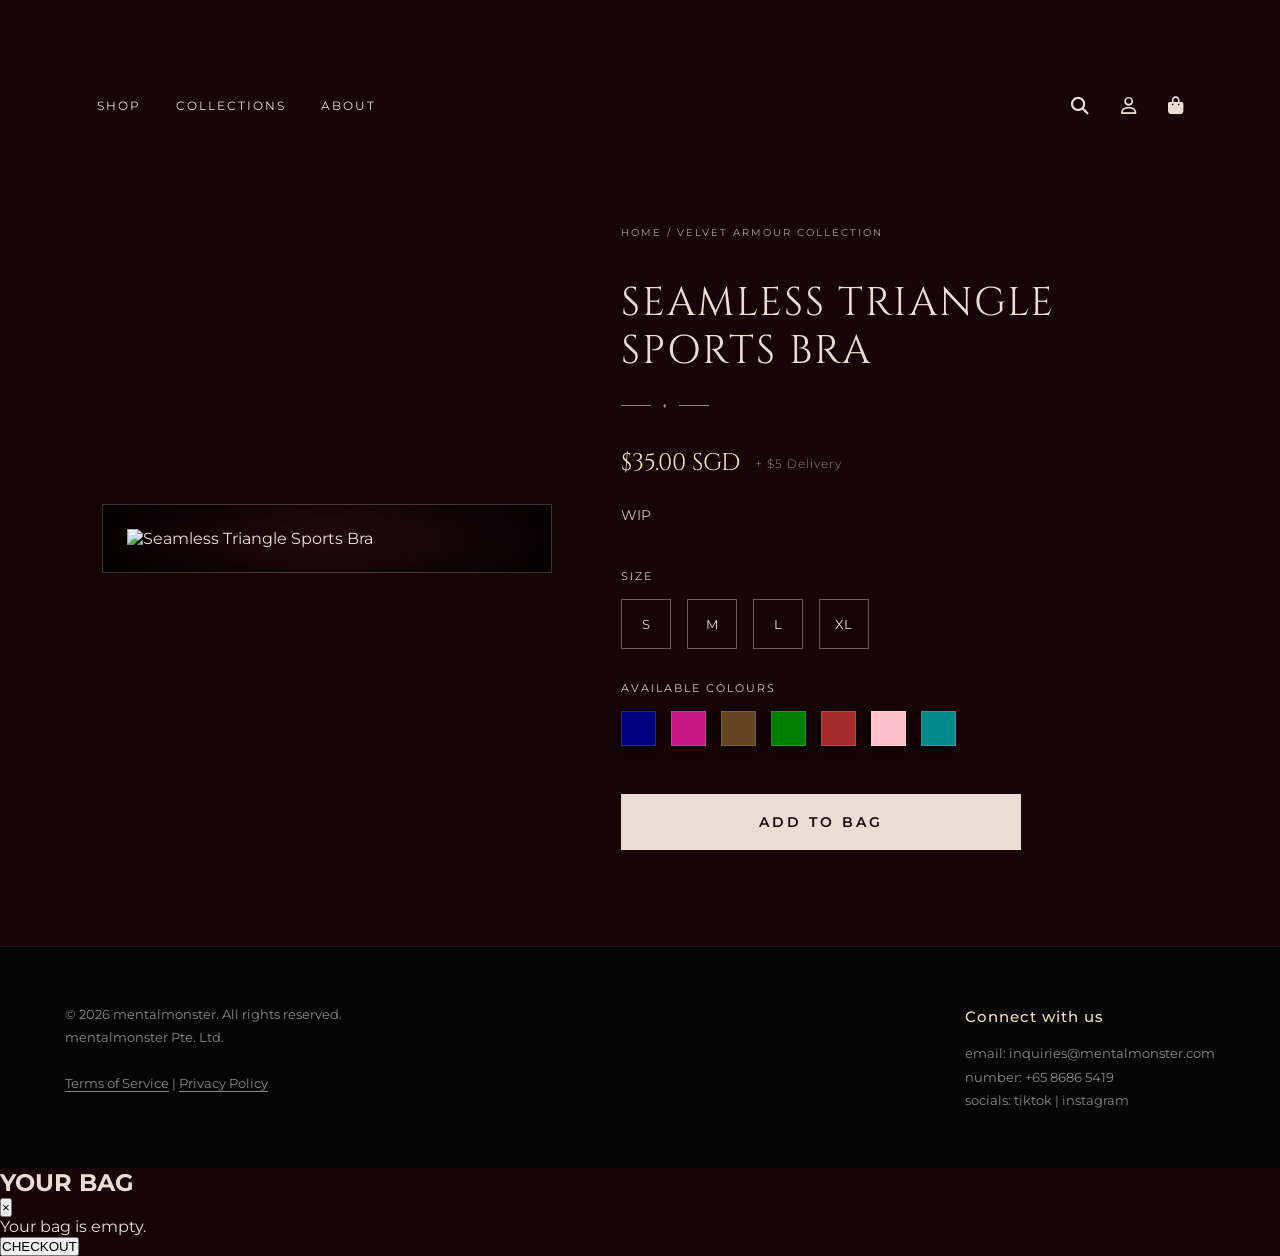
==== product-01.html @ 4bb5548d "Update product-01.html" ====
<!DOCTYPE html>
<html lang="en">
<head>
    <meta charset="UTF-8">
    <meta name="viewport" content="width=device-width, initial-scale=1.0">
    <title>Mental Monster | Seamless Triangle Sports Bra</title>
    <link rel="stylesheet" href="style.css">
    
    <link rel="preconnect" href="https://fonts.googleapis.com">
    <link rel="preconnect" href="https://fonts.gstatic.com" crossorigin>
    <link href="https://fonts.googleapis.com/css2?family=Alex+Brush&family=Cinzel:wght@400;600&family=Montserrat:wght@300;400;500&family=Cormorant+Garamond:ital,wght@1,400&display=swap" rel="stylesheet">
    <link rel="stylesheet" href="https://cdnjs.cloudflare.com/ajax/libs/font-awesome/6.4.0/css/all.min.css">
</head>
<body>

    <svg width="0" height="0" style="position: absolute; pointer-events: none;">
        <filter id="crisp-lace">
            <feConvolveMatrix order="3" preserveAlpha="true" kernelMatrix="0 -1 0 -1 5 -1 0 -1 0"/>
        </filter>
    </svg>

    <div class="lace-frame" aria-hidden="true">
        <div class="lace-edge lace-left"></div>
        <div class="lace-edge lace-right"></div>
    </div>

    <div class="page-wrapper">
        
        <header>
            <nav class="nav-left">
                <a href="index.html">SHOP</a>
                <a href="index.html">COLLECTIONS</a>
                <a href="index.html">ABOUT</a>
            </nav>
            <div class="logo-container">
                <a href="index.html"><img src="https://res.cloudinary.com/bqio04wg/image/upload/v1792925301/logo_website_nbg.png" alt="Mental Monster Logo"></a>
            </div>
            <nav class="nav-right">
                <a href="#" aria-label="Search"><i class="fa-solid fa-magnifying-glass"></i></a>
                <a href="#" aria-label="Account"><i class="fa-regular fa-user"></i></a>
                <a href="#" aria-label="Bag" class="cart-icon-wrapper" id="open-cart">
                    <i class="fa-solid fa-bag-shopping"></i>
                    <span class="cart-badge" id="cart-badge">0</span>
                </a>
            </nav>
        </header>

        <main>
            <!-- Product Layout -->
            <section class="product-section">
                <!-- Product Gallery -->
                <div class="product-gallery">
                    <div class="listing-image-container">
                        <img src="https://res.cloudinary.com/bqio04wg/image/upload/v1793001294/photo_2026-10-26_15-52-31-removebg-preview.png" alt="Seamless Triangle Sports Bra" class="transparent-product-img">
                    </div>
                </div>
                
                <!-- Product Info -->
                <div class="product-details">
                    <div class="breadcrumb"><a href="index.html">HOME</a> / <span>VELVET ARMOUR COLLECTION</span></div>
                    
                    <h1 class="elegant-serif">Seamless Triangle<br>Sports Bra</h1>
                    
                    <div class="diamond-divider-container small left-aligned">
                        <div class="line-left"></div><div class="diamond">♦</div><div class="line-right"></div>
                    </div>
                    
                    <p class="price">$35.00 SGD <span class="delivery-fee">+ $5 Delivery</span></p>
                    
                    <!-- Replaced description with WIP -->
                    <p class="description">WIP</p>
                    
                    <div class="variant-selector">
                        <p class="variant-label">SIZE</p>
                        <div class="sizes" id="size-options">
                            <button class="size-btn">S</button>
                            <button class="size-btn">M</button>
                            <button class="size-btn">L</button>
                            <button class="size-btn">XL</button>
                        </div>
                    </div>

                    <div class="variant-selector">
                        <p class="variant-label">AVAILABLE COLOURS</p>
                        <div class="colors" id="color-options">
                            <div class="color-swatch" style="background-color: #000080;" title="Deep Navy Blue"></div>
                            <div class="color-swatch" style="background-color: #C71585;" title="Deep Rose Red"></div>
                            <div class="color-swatch" style="background-color: #654321;" title="Deep Brown"></div>
                            <div class="color-swatch" style="background-color: #008000;" title="Green"></div>
                            <div class="color-swatch" style="background-color: #A52A2A;" title="Brown"></div>
                            <div class="color-swatch" style="background-color: #FFC0CB;" title="Pink"></div>
                            <div class="color-swatch" style="background-color: #008B8B;" title="Enamel Blue"></div>
                        </div>
                    </div>
                    
                    <!-- Error Message Container -->
                    <div id="selection-error" class="error-msg"></div>
                    
                    <button class="add-to-bag" id="add-to-bag-btn">ADD TO BAG</button>
                </div>
            </section>
        </main>

        <footer>
            <div class="footer-inner">
                <div class="footer-left">
                    <p>&copy; 2026 mentalmonster. All rights reserved.</p>
                    <p>mentalmonster Pte. Ltd.</p>
                    <br>
                    <p class="legal-links">
                        <a href="#">Terms of Service</a> | <a href="#">Privacy Policy</a>
                    </p>
                </div>
                <div class="footer-right">
                    <h4 class="connect-heading">Connect with us</h4>
                    <p>email: <a href="mailto:inquiries@mentalmonster.com">inquiries@mentalmonster.com</a></p>
                    <p>number: +65 8686 5419</p>
                    <p>socials: <a href="https://www.tiktok.com/@mentalmonster.sg" target="_blank">tiktok</a> | <a href="https://www.instagram.com/mentalmonster.sg/?hl=en" target="_blank">instagram</a></p>
                </div>
            </div>
        </footer>
    </div>

    <!-- The Cream Cart Drawer -->
    <div class="cart-overlay" id="cart-overlay"></div>
    <div class="cart-drawer" id="cart-drawer">
        <div class="cart-header">
            <h2>YOUR BAG</h2>
            <button id="close-cart">&times;</button>
        </div>
        <div id="cart-items-container" class="cart-items">
            <p class="empty-cart-msg">Your bag is empty.</p>
        </div>
        <div class="cart-footer">
            <button class="checkout-btn">CHECKOUT</button>
        </div>
    </div>

    <!-- Modals for Legal Text -->
    <div id="tos-modal" class="modal">
        <div class="modal-content">
            <span class="close-btn">&times;</span>
            <h2>Terms of Service</h2>
            <p><strong>Effective Date: October 19, 2026</strong></p>
            <p>Welcome to mentalmonster. By accessing our website and purchasing our fitness apparel, you agree to comply with and be bound by the following terms...</p>
        </div>
    </div>
    <div id="privacy-modal" class="modal">
        <div class="modal-content">
            <span class="close-btn">&times;</span>
            <h2>Privacy Policy</h2>
            <p><strong>Effective Date: October 19, 2026</strong></p>
            <p>At mentalmonster, we respect your data privacy...</p>
        </div>
    </div>

    <script>
        // Interactive Selection Logic
        let selectedSize = null;
        let selectedColor = null;
        let cart = [];

        const sizeBtns = document.querySelectorAll('.size-btn');
        const colorSwatches = document.querySelectorAll('.color-swatch');
        
        // Select Size
        sizeBtns.forEach(btn => {
            btn.addEventListener('click', () => {
                sizeBtns.forEach(b => b.classList.remove('selected'));
                btn.classList.add('selected');
                selectedSize = btn.textContent;
            });
        });

        // Select Color
        colorSwatches.forEach(swatch => {
            swatch.addEventListener('click', () => {
                colorSwatches.forEach(s => s.classList.remove('selected'));
                swatch.classList.add('selected');
                selectedColor = swatch.getAttribute('title');
            });
        });

        // Add to Bag Logic
        const addToBagBtn = document.getElementById('add-to-bag-btn');
        const errorMsg = document.getElementById('selection-error');
        const cartBadge = document.getElementById('cart-badge');
        let errorTimeout;

        addToBagBtn.addEventListener('click', () => {
            // Validation
            if (!selectedSize || !selectedColor) {
                let msg = 'Please select a size and colour.';
                if (!selectedSize && selectedColor) msg = 'Please select a size.';
                if (selectedSize && !selectedColor) msg = 'Please select a colour.';

                errorMsg.textContent = msg;
                errorMsg.classList.add('show');
                
                // Clear previous timeout so it stays exactly 4s from the last click
                clearTimeout(errorTimeout);
                errorTimeout = setTimeout(() => {
                    errorMsg.classList.remove('show');
                }, 4000);
                return;
            }

            // Success: Remove Error
            errorMsg.classList.remove('show');

            // Add to Cart Array
            cart.push({
                name: 'Seamless Triangle Sports Bra',
                price: '$35.00 SGD',
                size: selectedSize,
                color: selectedColor,
                img: 'https://res.cloudinary.com/bqio04wg/image/upload/v1793001294/photo_2026-10-26_15-52-31-removebg-preview.png'
            });

            // Update Badge
            cartBadge.textContent = '+' + cart.length;
            cartBadge.classList.add('active');

            // Button Feedback
            const originalText = addToBagBtn.textContent;
            addToBagBtn.textContent = 'ADDED TO BAG!';
            addToBagBtn.style.backgroundColor = 'var(--gold-accent)';
            addToBagBtn.style.color = 'var(--bg-dark)';
            
            setTimeout(() => {
                addToBagBtn.textContent = originalText;
                addToBagBtn.style.backgroundColor = '';
                addToBagBtn.style.color = '';
            }, 1500);

            renderCart();
        });

        // Cart Drawer Logic
        const cartDrawer = document.getElementById('cart-drawer');
        const cartOverlay = document.getElementById('cart-overlay');
        const openCartBtn = document.getElementById('open-cart');
        const closeCartBtn = document.getElementById('close-cart');
        const cartItemsContainer = document.getElementById('cart-items-container');

        function toggleCart() {
            cartDrawer.classList.toggle('open');
            cartOverlay.classList.toggle('show');
        }

        openCartBtn.addEventListener('click', (e) => {
            e.preventDefault();
            toggleCart();
        });
        closeCartBtn.addEventListener('click', toggleCart);
        cartOverlay.addEventListener('click', toggleCart);

        function renderCart() {
            if (cart.length === 0) {
                cartItemsContainer.innerHTML = '<p class="empty-cart-msg">Your bag is empty.</p>';
                return;
            }
            
            cartItemsContainer.innerHTML = cart.map(item => `
                <div class="cart-item">
                    <div class="cart-item-img">
                        <img src="${item.img}" alt="${item.name}">
                    </div>
                    <div class="cart-item-info">
                        <h4>${item.name}</h4>
                        <p class="cart-variant">Size: <strong>${item.size}</strong></p>
                        <p class="cart-variant">Colour: <strong>${item.color}</strong></p>
                        <p class="cart-price">${item.price}</p>
                    </div>
                </div>
            `).join('');
        }
    </script>
</body>
</html>
---- style.css ----
/* --- CSS Reset & Variables --- */
html, body { max-width: 100%; overflow-x: hidden; min-height: 100vh; }
* { margin: 0; padding: 0; box-sizing: border-box; }

:root {
    --bg-dark: #160407; 
    --text-light: #eaddd3;
    --gold-accent: #f2e2c4;
    --card-border: rgba(234, 221, 211, 0.22);
    
    --font-ui: 'Montserrat', sans-serif;
    --font-serif: 'Cinzel', serif;
    --font-italic: 'Cormorant Garamond', serif;
    --font-script: 'Alex Brush', cursive;
}

body {
    background-color: var(--bg-dark);
    color: var(--text-light);
    font-family: var(--font-ui);
    position: relative;
}

.page-wrapper {
    width: 100%; min-height: 100vh;
    display: flex; flex-direction: column;
    justify-content: space-between; position: relative; z-index: 5;
}

main { flex: 1; width: 100%; max-width: 1150px; margin: 0 auto; padding: 0 2rem; }

a { color: inherit; text-decoration: none; transition: opacity 0.3s ease; }
a:hover { opacity: 0.7; }

/* --- Background System --- */
.lace-frame { position: fixed; inset: 0; width: 100%; height: 100%; pointer-events: none; z-index: 1; overflow: hidden; }
.lace-edge {
    position: absolute; top: 0; width: 480px; height: 100%;
    background-image: url('https://res.cloudinary.com/bqio04wg/image/upload/v1792998651/62.png');
    background-size: 960px auto; background-repeat: repeat-y;
    mix-blend-mode: multiply; opacity: 0.75;
    filter: url(#crisp-lace) contrast(1.35); 
}
.lace-left { left: 0; background-position: left top; }
.lace-right { right: 0; background-position: right top; }

/* --- Header --- */
header {
    width: 100%; max-width: 1150px; margin: 0 auto; padding: 2.5rem 2rem 0.5rem;
    display: grid; grid-template-columns: 1fr auto 1fr;
    grid-template-areas: "left logo right"; align-items: center; position: relative; z-index: 20;
}
.nav-left { grid-area: left; display: flex; gap: 2.2rem; font-size: 0.75rem; letter-spacing: 2px; font-weight: 400; justify-self: start; }
.nav-right { grid-area: right; display: flex; gap: 2rem; font-size: 1.1rem; justify-self: end; align-items: center; }
.logo-container { grid-area: logo; justify-self: center; display: flex; justify-content: center; align-items: center; }
.logo-container img { height: 280px; width: auto; object-fit: contain; margin: -75px 0; display: block; }

/* Dynamic Cart Badge */
.cart-icon-wrapper { position: relative; display: inline-block; }
.cart-badge {
    position: absolute;
    top: -8px;
    right: -12px;
    background-color: var(--gold-accent);
    color: var(--bg-dark);
    font-size: 0.55rem;
    font-weight: 600;
    padding: 2px 5px;
    border-radius: 10px;
    font-family: var(--font-ui);
    display: none; /* Hidden until item is added */
}
.cart-badge.active {
    display: block;
    animation: popIn 0.3s cubic-bezier(0.175, 0.885, 0.32, 1.275);
}
@keyframes popIn {
    0% { transform: scale(0); }
    100% { transform: scale(1); }
}


/* --- Hero Quote --- */
.hero-quote { text-align: center; margin: 2rem auto 3.5rem; max-width: 600px; position: relative; z-index: 2; }
.hero-quote p { font-family: var(--font-italic); font-size: 1.3rem; font-style: italic; line-height: 1.6; letter-spacing: 0.5px; color: rgba(234, 221, 211, 0.9); margin: 1.2rem 0; }

/* Diamond Dividers */
.diamond-divider-container { display: flex; align-items: center; justify-content: center; gap: 12px; opacity: 0.6; }
.diamond-divider-container .line-left, .diamond-divider-container .line-right { height: 1px; width: 45px; background-color: var(--text-light); }
.diamond-divider-container .diamond { font-size: 0.55rem; color: var(--text-light); }
.diamond-divider-container.small .line-left, .diamond-divider-container.small .line-right { width: 30px; }
.diamond-divider-container.small .diamond { font-size: 0.45rem; }
.diamond-divider-container.small { margin: 0.85rem 0; }

/* --- Collections Grid (The Cards) --- */
.collections-grid { display: grid; grid-template-columns: 1fr 1fr; gap: 1.75rem; width: 100%; margin: 0 auto; position: relative; z-index: 5; }
.card { border: 1px solid var(--card-border); position: relative; overflow: hidden; display: flex; flex-direction: column; aspect-ratio: 3 / 4.1; }
.relentless-card { background-color: #0b0304; }
.card-content.centered { margin: auto; text-align: center; display: flex; flex-direction: column; align-items: center; padding: 1rem; }
.velvet-card {
    background-image: url('https://res.cloudinary.com/bqio04wg/image/upload/v1792998861/photo_2026-10-26_15-13-56.jpg');
    background-size: 155%; background-position: center 68%; 
}
.card-content.bottom-aligned { margin-top: auto; text-align: center; padding: 0 1rem 3rem; z-index: 2; display: flex; flex-direction: column; align-items: center; width: 100%; }

.shadow-text h2, .shadow-text span, .shadow-text a, .shadow-text .diamond-divider-container { text-shadow: 0 3px 14px rgba(0,0,0,0.95), 0 1px 3px rgba(0,0,0,0.9); }
.the-prefix { font-family: var(--font-ui); font-size: 0.7rem; letter-spacing: 3.5px; margin-bottom: 0.4rem; }
.relentless-card h2 { font-family: var(--font-serif); font-size: 2.6rem; font-weight: 400; letter-spacing: 2px; }
.script-font { font-family: var(--font-script); font-size: 4.2rem; font-weight: 400; line-height: 1; margin-bottom: 0.2rem; white-space: nowrap; }
.card-subtitle { font-family: var(--font-ui); font-size: 0.72rem; letter-spacing: 3px; opacity: 0.85; }
.shop-link { font-family: var(--font-ui); font-size: 0.72rem; letter-spacing: 3px; text-transform: uppercase; }

/* --- Bottom Mark Image --- */
.bottom-mark { display: flex; justify-content: center; align-items: center; gap: 1rem; margin: 3.5rem 0; opacity: 0.75; position: relative; z-index: 5; }
.bottom-mark .line { width: 55px; height: 1px; background-color: var(--text-light); }
.bottom-mark .diamond { font-size: 0.4rem; }
.mark-image { height: 25px; width: auto; object-fit: contain; } 


/* --- PRODUCT PAGE UI --- */
.product-section {
    display: grid;
    grid-template-columns: 0.9fr 1.1fr; /* Shifts text area slightly wider */
    gap: 4rem;
    align-items: center;
    margin: 3rem 0 6rem;
    position: relative;
    z-index: 5;
}

/* Downsized image borders */
.listing-image-container {
    width: 100%;
    max-width: 450px; /* Limits how large the box can get */
    margin: 0 auto;
    background: radial-gradient(circle at center, #260a10 0%, #080203 100%);
    border: 1px solid var(--card-border);
    box-shadow: inset 0 0 40px rgba(0,0,0,0.8);
    display: flex;
    justify-content: center;
    align-items: center;
    padding: 1.5rem; /* Much tighter padding around the image */
}

.transparent-product-img {
    width: 100%;
    height: auto;
    object-fit: contain;
    filter: drop-shadow(0 15px 20px rgba(0,0,0,0.6)); 
}

/* Product Info Text */
.product-details {
    display: flex;
    flex-direction: column;
    align-items: flex-start;
}

.breadcrumb {
    font-size: 0.65rem;
    letter-spacing: 2px;
    margin-bottom: 2.5rem;
    opacity: 0.7;
}

.elegant-serif {
    font-family: var(--font-serif);
    font-size: 2.5rem;
    font-weight: 400;
    line-height: 1.2;
    margin-bottom: 0.75rem;
    text-transform: uppercase;
    letter-spacing: 2px;
    color: var(--text-light);
}

.left-aligned { justify-content: flex-start; margin-left: 0; }

.price {
    font-size: 1.5rem;
    font-family: var(--font-serif);
    margin: 1.5rem 0;
    color: var(--gold-accent);
    display: flex;
    align-items: center;
    gap: 15px;
}

.delivery-fee {
    font-family: var(--font-ui);
    font-size: 0.75rem;
    color: var(--text-light);
    opacity: 0.6;
    letter-spacing: 1px;
    font-weight: 300;
}

.description {
    font-size: 0.9rem;
    line-height: 1.8;
    opacity: 0.85;
    margin-bottom: 2.5rem;
    max-width: 90%;
}

/* UI Selectors */
.variant-selector { width: 100%; margin-bottom: 2rem; }
.variant-label { font-size: 0.7rem; letter-spacing: 2px; margin-bottom: 1rem; opacity: 0.9; }
.sizes { display: flex; gap: 1rem; }
.size-btn {
    background: transparent; border: 1px solid rgba(234, 221, 211, 0.4);
    color: var(--text-light); width: 50px; height: 50px;
    font-family: var(--font-ui); font-size: 0.8rem; cursor: pointer;
    transition: all 0.3s ease;
}
.size-btn:hover, .size-btn:focus { border-color: var(--gold-accent); color: var(--gold-accent); }

.colors { display: flex; flex-wrap: wrap; gap: 15px; }
.color-swatch {
    width: 35px; height: 35px; border: 1px solid rgba(255,255,255,0.15);
    cursor: pointer; transition: transform 0.2s ease, border-color 0.2s ease;
    box-shadow: 0 4px 10px rgba(0,0,0,0.5);
}
.color-swatch:hover { transform: scale(1.15); border-color: var(--gold-accent); }

.add-to-bag {
    background-color: var(--text-light); color: var(--bg-dark);
    border: none; width: 100%; max-width: 400px; padding: 1.25rem;
    font-family: var(--font-ui); font-size: 0.85rem; letter-spacing: 3px; font-weight: 600;
    cursor: pointer; transition: background 0.3s ease; margin-top: 1rem;
}
.add-to-bag:hover { background-color: var(--gold-accent); }

/* --- Footer --- */
footer { width: 100%; background-color: #050505; border-top: 1px solid #1a1a1a; padding: 3.5rem 2rem; margin-top: auto; position: relative; z-index: 30; }
.footer-inner { max-width: 1150px; margin: 0 auto; display: flex; justify-content: space-between; font-size: 0.8rem; color: #888; line-height: 1.8; }
.legal-links a { text-decoration: underline; text-underline-offset: 3px; }
.connect-heading { color: var(--gold-accent); font-weight: 500; font-size: 0.95rem; margin-bottom: 0.75rem; letter-spacing: 1px; }
.footer-right a { color: #888; }
.footer-right a:hover { color: var(--text-light); }

/* --- Modals --- */
.modal { display: none; position: fixed; z-index: 100; left: 0; top: 0; width: 100%; height: 100%; background-color: rgba(0,0,0,0.85); backdrop-filter: blur(5px); justify-content: center; align-items: center; }
.modal-content { background-color: #111; border: 1px solid var(--card-border); padding: 3rem; width: 90%; max-width: 800px; max-height: 85vh; overflow-y: auto; color: #ccc; position: relative; border-radius: 4px; }
.close-btn { position: absolute; top: 1.5rem; right: 2rem; color: #fff; font-size: 2rem; cursor: pointer; }
.modal-content h2 { font-family: var(--font-serif); color: var(--text-light); margin-bottom: 1rem; }
.modal-content h3 { color: var(--gold-accent); margin: 1.5rem 0 0.5rem; font-size: 1rem; }
.modal-content p, .modal-content ul { margin-bottom: 1rem; line-height: 1.6; font-size: 0.9rem; }
.modal-content ul { padding-left: 1.5rem; }


/* --- MOBILE OPTIMIZATION --- */
@media (max-width: 768px) {
    main { padding: 0 0.75rem; }

    header {
        padding: 1.25rem 0.85rem 0; grid-template-columns: 1fr auto;
        grid-template-areas: "left right" "logo logo"; row-gap: 0.5rem;
    }
    .nav-left { gap: 0.85rem; font-size: 0.62rem; letter-spacing: 1.5px; }
    .nav-right { gap: 1rem; font-size: 0.95rem; }
    
    .logo-container { width: 100%; padding-top: 0.25rem; }
    .logo-container img { height: 170px; margin: -45px 0; }
    
    .hero-quote { margin: 1rem auto 2rem; padding: 0 0.5rem; }
    .hero-quote p { font-size: 0.95rem; margin: 0.85rem 0; }

    /* Homepage Cards */
    .collections-grid { grid-template-columns: 1fr 1fr; gap: 0.6rem; }
    .card { aspect-ratio: 3 / 4.3; }
    .velvet-card { background-size: 165%; background-position: center 65%; }

    .relentless-card h2 { font-size: clamp(1rem, 4.2vw, 1.35rem); letter-spacing: 1.5px; }
    .script-font { font-size: clamp(1.4rem, 6vw, 2.1rem); white-space: nowrap; margin-bottom: 0.1rem; }
    .the-prefix { font-size: 0.48rem; letter-spacing: 2px; margin-bottom: 0.25rem; }
    .card-subtitle, .shop-link { font-size: 0.48rem; letter-spacing: 1.5px; }
    
    .diamond-divider-container.small { margin: 0.45rem 0; gap: 8px; }
    .diamond-divider-container.small .line-left, .diamond-divider-container.small .line-right { width: 14px; }
    .card-content.bottom-aligned { padding: 0 0.35rem 1.15rem; }

    /* Product Page UI */
    .product-section {
        grid-template-columns: 1fr; 
        gap: 2rem; margin-top: 1rem; margin-bottom: 4rem; padding: 0 0.5rem;
    }
    
    .listing-image-container { padding: 1.5rem; max-width: 100%; }
    
    .product-details { align-items: center; text-align: center; }
    .elegant-serif { font-size: 2.1rem; }
    .left-aligned { justify-content: center; }
    
    .price { justify-content: center; flex-direction: column; gap: 5px; }
    .description { max-width: 100%; margin-bottom: 2rem; }
    .sizes, .colors { justify-content: center; }
    .add-to-bag { max-width: 100%; }

    .lace-edge { width: 190px; background-size: 380px auto; opacity: 0.55; }
    .bottom-mark { margin: 2.5rem 0; }
    .mark-image { height: 18px; }

    footer { padding: 2.5rem 1rem; }
    .footer-inner { flex-direction: column; gap: 2rem; text-align: center; }
    .modal-content { padding: 1.75rem; }
}
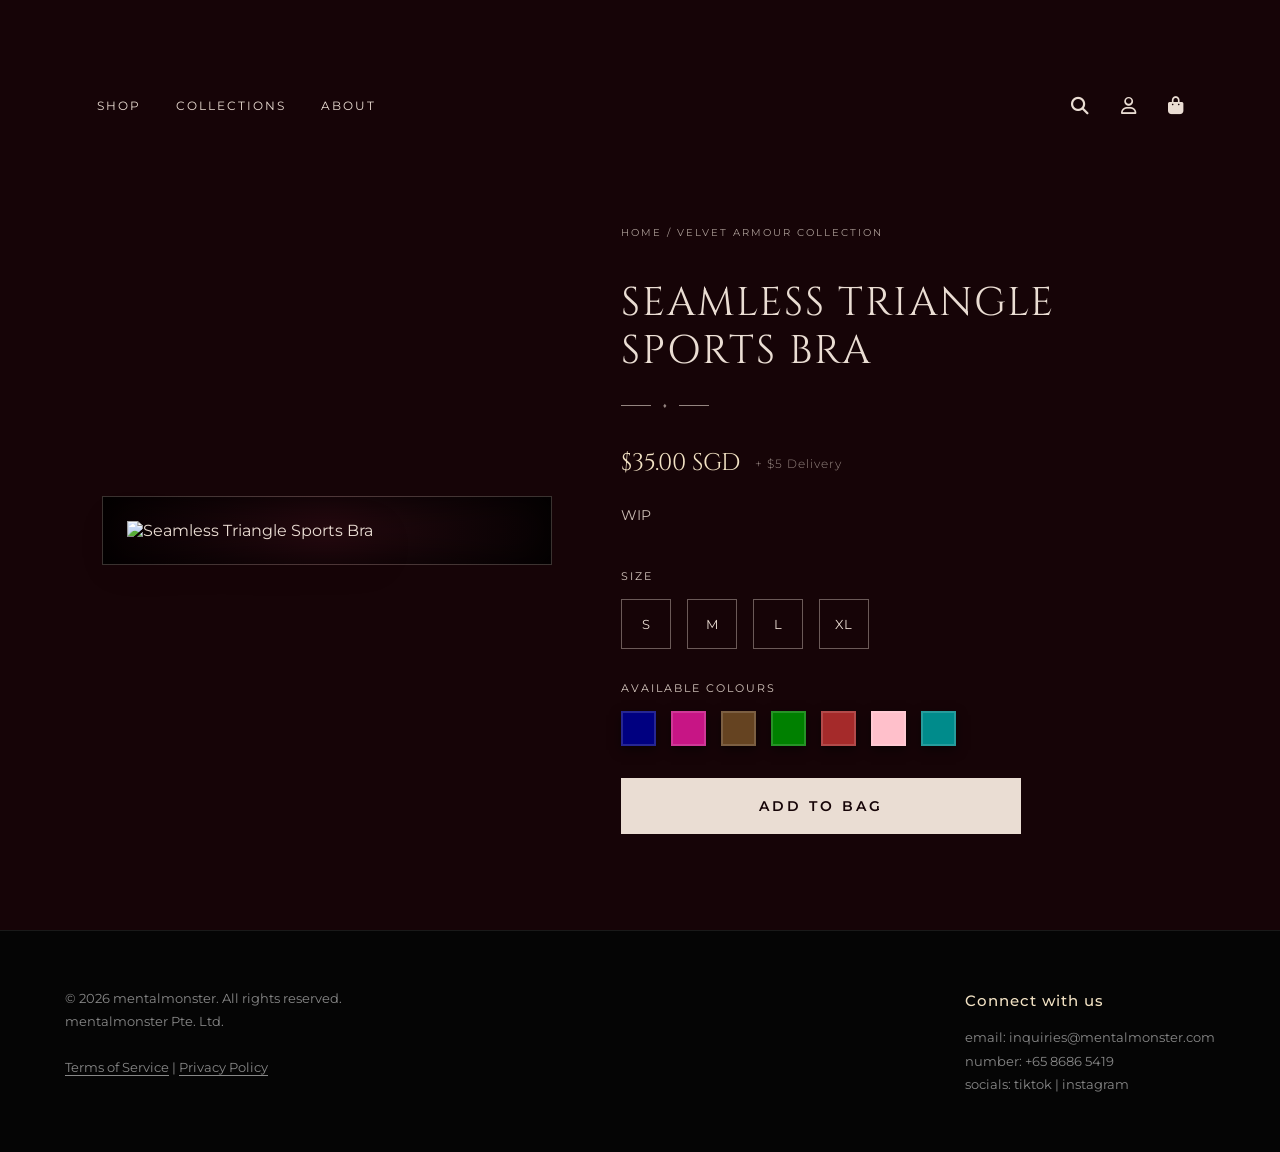
==== commit cf0a5f8a: "Update product-01.html" ====
--- a/product-01.html
+++ b/product-01.html
@@ -6,6 +6,7 @@
     <title>Mental Monster | Seamless Triangle Sports Bra</title>
     <link rel="stylesheet" href="style.css">
     
+    <!-- Google Fonts -->
     <link rel="preconnect" href="https://fonts.googleapis.com">
     <link rel="preconnect" href="https://fonts.gstatic.com" crossorigin>
     <link href="https://fonts.googleapis.com/css2?family=Alex+Brush&family=Cinzel:wght@400;600&family=Montserrat:wght@300;400;500&family=Cormorant+Garamond:ital,wght@1,400&display=swap" rel="stylesheet">
@@ -67,7 +68,6 @@
                     
                     <p class="price">$35.00 SGD <span class="delivery-fee">+ $5 Delivery</span></p>
                     
-                    <!-- Replaced description with WIP -->
                     <p class="description">WIP</p>
                     
                     <div class="variant-selector">
@@ -155,6 +155,28 @@
     </div>
 
     <script>
+        // Modal Logic
+        const tosModal = document.getElementById("tos-modal");
+        const privModal = document.getElementById("privacy-modal");
+        const closeBtns = document.querySelectorAll(".close-btn");
+
+        if(document.getElementById("open-tos")) {
+            document.getElementById("open-tos").onclick = (e) => { e.preventDefault(); tosModal.style.display = "flex"; }
+        }
+        if(document.getElementById("open-privacy")) {
+            document.getElementById("open-privacy").onclick = (e) => { e.preventDefault(); privModal.style.display = "flex"; }
+        }
+        closeBtns.forEach(btn => {
+            btn.onclick = () => {
+                tosModal.style.display = "none";
+                privModal.style.display = "none";
+            }
+        });
+        window.onclick = (e) => {
+            if (e.target == tosModal) tosModal.style.display = "none";
+            if (e.target == privModal) privModal.style.display = "none";
+        }
+
         // Interactive Selection Logic
         let selectedSize = null;
         let selectedColor = null;
@@ -187,54 +209,56 @@
         const cartBadge = document.getElementById('cart-badge');
         let errorTimeout;
 
-        addToBagBtn.addEventListener('click', () => {
-            // Validation
-            if (!selectedSize || !selectedColor) {
-                let msg = 'Please select a size and colour.';
-                if (!selectedSize && selectedColor) msg = 'Please select a size.';
-                if (selectedSize && !selectedColor) msg = 'Please select a colour.';
-
-                errorMsg.textContent = msg;
-                errorMsg.classList.add('show');
+        if(addToBagBtn) {
+            addToBagBtn.addEventListener('click', () => {
+                // Validation
+                if (!selectedSize || !selectedColor) {
+                    let msg = 'Please select a size and colour.';
+                    if (!selectedSize && selectedColor) msg = 'Please select a size.';
+                    if (selectedSize && !selectedColor) msg = 'Please select a colour.';
+
+                    errorMsg.textContent = msg;
+                    errorMsg.classList.add('show');
+                    
+                    // Clear previous timeout so it stays exactly 4s from the last click
+                    clearTimeout(errorTimeout);
+                    errorTimeout = setTimeout(() => {
+                        errorMsg.classList.remove('show');
+                    }, 4000);
+                    return;
+                }
+
+                // Success: Remove Error
+                errorMsg.classList.remove('show');
+
+                // Add to Cart Array
+                cart.push({
+                    name: 'Seamless Triangle Sports Bra',
+                    price: '$35.00 SGD',
+                    size: selectedSize,
+                    color: selectedColor,
+                    img: 'https://res.cloudinary.com/bqio04wg/image/upload/v1793001294/photo_2026-10-26_15-52-31-removebg-preview.png'
+                });
+
+                // Update Badge
+                cartBadge.textContent = '+' + cart.length;
+                cartBadge.classList.add('active');
+
+                // Button Feedback
+                const originalText = addToBagBtn.textContent;
+                addToBagBtn.textContent = 'ADDED TO BAG!';
+                addToBagBtn.style.backgroundColor = 'var(--gold-accent)';
+                addToBagBtn.style.color = 'var(--bg-dark)';
                 
-                // Clear previous timeout so it stays exactly 4s from the last click
-                clearTimeout(errorTimeout);
-                errorTimeout = setTimeout(() => {
-                    errorMsg.classList.remove('show');
-                }, 4000);
-                return;
-            }
-
-            // Success: Remove Error
-            errorMsg.classList.remove('show');
-
-            // Add to Cart Array
-            cart.push({
-                name: 'Seamless Triangle Sports Bra',
-                price: '$35.00 SGD',
-                size: selectedSize,
-                color: selectedColor,
-                img: 'https://res.cloudinary.com/bqio04wg/image/upload/v1793001294/photo_2026-10-26_15-52-31-removebg-preview.png'
+                setTimeout(() => {
+                    addToBagBtn.textContent = originalText;
+                    addToBagBtn.style.backgroundColor = '';
+                    addToBagBtn.style.color = '';
+                }, 1500);
+
+                renderCart();
             });
-
-            // Update Badge
-            cartBadge.textContent = '+' + cart.length;
-            cartBadge.classList.add('active');
-
-            // Button Feedback
-            const originalText = addToBagBtn.textContent;
-            addToBagBtn.textContent = 'ADDED TO BAG!';
-            addToBagBtn.style.backgroundColor = 'var(--gold-accent)';
-            addToBagBtn.style.color = 'var(--bg-dark)';
-            
-            setTimeout(() => {
-                addToBagBtn.textContent = originalText;
-                addToBagBtn.style.backgroundColor = '';
-                addToBagBtn.style.color = '';
-            }, 1500);
-
-            renderCart();
-        });
+        }
 
         // Cart Drawer Logic
         const cartDrawer = document.getElementById('cart-drawer');
@@ -248,12 +272,14 @@
             cartOverlay.classList.toggle('show');
         }
 
-        openCartBtn.addEventListener('click', (e) => {
-            e.preventDefault();
-            toggleCart();
-        });
-        closeCartBtn.addEventListener('click', toggleCart);
-        cartOverlay.addEventListener('click', toggleCart);
+        if(openCartBtn) {
+            openCartBtn.addEventListener('click', (e) => {
+                e.preventDefault();
+                toggleCart();
+            });
+        }
+        if(closeCartBtn) closeCartBtn.addEventListener('click', toggleCart);
+        if(cartOverlay) cartOverlay.addEventListener('click', toggleCart);
 
         function renderCart() {
             if (cart.length === 0) {
--- a/style.css
+++ b/style.css
@@ -7,6 +7,7 @@
     --text-light: #eaddd3;
     --gold-accent: #f2e2c4;
     --card-border: rgba(234, 221, 211, 0.22);
+    --error-red: #ff4c4c;
     
     --font-ui: 'Montserrat', sans-serif;
     --font-serif: 'Cinzel', serif;
@@ -56,33 +57,15 @@
 .logo-container img { height: 280px; width: auto; object-fit: contain; margin: -75px 0; display: block; }
 
 /* Dynamic Cart Badge */
-.cart-icon-wrapper { position: relative; display: inline-block; }
+.cart-icon-wrapper { position: relative; display: inline-block; cursor: pointer; }
 .cart-badge {
-    position: absolute;
-    top: -8px;
-    right: -12px;
-    background-color: var(--gold-accent);
-    color: var(--bg-dark);
-    font-size: 0.55rem;
-    font-weight: 600;
-    padding: 2px 5px;
-    border-radius: 10px;
-    font-family: var(--font-ui);
-    display: none; /* Hidden until item is added */
-}
-.cart-badge.active {
-    display: block;
-    animation: popIn 0.3s cubic-bezier(0.175, 0.885, 0.32, 1.275);
-}
-@keyframes popIn {
-    0% { transform: scale(0); }
-    100% { transform: scale(1); }
-}
-
-
-/* --- Hero Quote --- */
-.hero-quote { text-align: center; margin: 2rem auto 3.5rem; max-width: 600px; position: relative; z-index: 2; }
-.hero-quote p { font-family: var(--font-italic); font-size: 1.3rem; font-style: italic; line-height: 1.6; letter-spacing: 0.5px; color: rgba(234, 221, 211, 0.9); margin: 1.2rem 0; }
+    position: absolute; top: -8px; right: -12px;
+    background-color: var(--gold-accent); color: var(--bg-dark);
+    font-size: 0.55rem; font-weight: 600; padding: 2px 5px;
+    border-radius: 10px; font-family: var(--font-ui); display: none;
+}
+.cart-badge.active { display: block; animation: popIn 0.3s cubic-bezier(0.175, 0.885, 0.32, 1.275); }
+@keyframes popIn { 0% { transform: scale(0); } 100% { transform: scale(1); } }
 
 /* Diamond Dividers */
 .diamond-divider-container { display: flex; align-items: center; justify-content: center; gap: 12px; opacity: 0.6; }
@@ -92,161 +75,131 @@
 .diamond-divider-container.small .diamond { font-size: 0.45rem; }
 .diamond-divider-container.small { margin: 0.85rem 0; }
 
-/* --- Collections Grid (The Cards) --- */
-.collections-grid { display: grid; grid-template-columns: 1fr 1fr; gap: 1.75rem; width: 100%; margin: 0 auto; position: relative; z-index: 5; }
-.card { border: 1px solid var(--card-border); position: relative; overflow: hidden; display: flex; flex-direction: column; aspect-ratio: 3 / 4.1; }
-.relentless-card { background-color: #0b0304; }
-.card-content.centered { margin: auto; text-align: center; display: flex; flex-direction: column; align-items: center; padding: 1rem; }
-.velvet-card {
-    background-image: url('https://res.cloudinary.com/bqio04wg/image/upload/v1792998861/photo_2026-10-26_15-13-56.jpg');
-    background-size: 155%; background-position: center 68%; 
-}
-.card-content.bottom-aligned { margin-top: auto; text-align: center; padding: 0 1rem 3rem; z-index: 2; display: flex; flex-direction: column; align-items: center; width: 100%; }
-
-.shadow-text h2, .shadow-text span, .shadow-text a, .shadow-text .diamond-divider-container { text-shadow: 0 3px 14px rgba(0,0,0,0.95), 0 1px 3px rgba(0,0,0,0.9); }
-.the-prefix { font-family: var(--font-ui); font-size: 0.7rem; letter-spacing: 3.5px; margin-bottom: 0.4rem; }
-.relentless-card h2 { font-family: var(--font-serif); font-size: 2.6rem; font-weight: 400; letter-spacing: 2px; }
-.script-font { font-family: var(--font-script); font-size: 4.2rem; font-weight: 400; line-height: 1; margin-bottom: 0.2rem; white-space: nowrap; }
-.card-subtitle { font-family: var(--font-ui); font-size: 0.72rem; letter-spacing: 3px; opacity: 0.85; }
-.shop-link { font-family: var(--font-ui); font-size: 0.72rem; letter-spacing: 3px; text-transform: uppercase; }
-
-/* --- Bottom Mark Image --- */
-.bottom-mark { display: flex; justify-content: center; align-items: center; gap: 1rem; margin: 3.5rem 0; opacity: 0.75; position: relative; z-index: 5; }
-.bottom-mark .line { width: 55px; height: 1px; background-color: var(--text-light); }
-.bottom-mark .diamond { font-size: 0.4rem; }
-.mark-image { height: 25px; width: auto; object-fit: contain; } 
-
-
 /* --- PRODUCT PAGE UI --- */
 .product-section {
-    display: grid;
-    grid-template-columns: 0.9fr 1.1fr; /* Shifts text area slightly wider */
-    gap: 4rem;
-    align-items: center;
-    margin: 3rem 0 6rem;
-    position: relative;
-    z-index: 5;
-}
-
-/* Downsized image borders */
+    display: grid; grid-template-columns: 0.9fr 1.1fr; gap: 4rem;
+    align-items: center; margin: 3rem 0 6rem; position: relative; z-index: 5;
+}
+
 .listing-image-container {
-    width: 100%;
-    max-width: 450px; /* Limits how large the box can get */
-    margin: 0 auto;
+    width: 100%; max-width: 450px; margin: 0 auto;
     background: radial-gradient(circle at center, #260a10 0%, #080203 100%);
     border: 1px solid var(--card-border);
     box-shadow: inset 0 0 40px rgba(0,0,0,0.8);
-    display: flex;
-    justify-content: center;
-    align-items: center;
-    padding: 1.5rem; /* Much tighter padding around the image */
-}
-
-.transparent-product-img {
-    width: 100%;
-    height: auto;
-    object-fit: contain;
-    filter: drop-shadow(0 15px 20px rgba(0,0,0,0.6)); 
-}
-
-/* Product Info Text */
-.product-details {
-    display: flex;
-    flex-direction: column;
-    align-items: flex-start;
-}
-
-.breadcrumb {
-    font-size: 0.65rem;
-    letter-spacing: 2px;
-    margin-bottom: 2.5rem;
-    opacity: 0.7;
-}
-
-.elegant-serif {
-    font-family: var(--font-serif);
-    font-size: 2.5rem;
-    font-weight: 400;
-    line-height: 1.2;
-    margin-bottom: 0.75rem;
-    text-transform: uppercase;
-    letter-spacing: 2px;
-    color: var(--text-light);
-}
-
+    display: flex; justify-content: center; align-items: center;
+    padding: 1.5rem; 
+}
+.transparent-product-img { width: 100%; height: auto; object-fit: contain; filter: drop-shadow(0 15px 20px rgba(0,0,0,0.6)); }
+
+.product-details { display: flex; flex-direction: column; align-items: flex-start; }
+.breadcrumb { font-size: 0.65rem; letter-spacing: 2px; margin-bottom: 2.5rem; opacity: 0.7; text-transform: uppercase; }
+
+.elegant-serif { font-family: var(--font-serif); font-size: 2.5rem; font-weight: 400; line-height: 1.2; margin-bottom: 0.75rem; text-transform: uppercase; letter-spacing: 2px; color: var(--text-light); }
 .left-aligned { justify-content: flex-start; margin-left: 0; }
 
-.price {
-    font-size: 1.5rem;
-    font-family: var(--font-serif);
-    margin: 1.5rem 0;
-    color: var(--gold-accent);
-    display: flex;
-    align-items: center;
-    gap: 15px;
-}
-
-.delivery-fee {
-    font-family: var(--font-ui);
-    font-size: 0.75rem;
-    color: var(--text-light);
-    opacity: 0.6;
-    letter-spacing: 1px;
-    font-weight: 300;
-}
-
-.description {
-    font-size: 0.9rem;
-    line-height: 1.8;
-    opacity: 0.85;
-    margin-bottom: 2.5rem;
-    max-width: 90%;
-}
-
-/* UI Selectors */
+.price { font-size: 1.5rem; font-family: var(--font-serif); margin: 1.5rem 0; color: var(--gold-accent); display: flex; align-items: center; gap: 15px; }
+.delivery-fee { font-family: var(--font-ui); font-size: 0.75rem; color: var(--text-light); opacity: 0.6; letter-spacing: 1px; font-weight: 300; }
+.description { font-size: 0.9rem; line-height: 1.8; opacity: 0.85; margin-bottom: 2.5rem; max-width: 90%; }
+
+/* Variants (Sizes & Colors) */
 .variant-selector { width: 100%; margin-bottom: 2rem; }
 .variant-label { font-size: 0.7rem; letter-spacing: 2px; margin-bottom: 1rem; opacity: 0.9; }
 .sizes { display: flex; gap: 1rem; }
 .size-btn {
     background: transparent; border: 1px solid rgba(234, 221, 211, 0.4);
     color: var(--text-light); width: 50px; height: 50px;
-    font-family: var(--font-ui); font-size: 0.8rem; cursor: pointer;
-    transition: all 0.3s ease;
-}
-.size-btn:hover, .size-btn:focus { border-color: var(--gold-accent); color: var(--gold-accent); }
+    font-family: var(--font-ui); font-size: 0.8rem; cursor: pointer; transition: all 0.2s ease;
+}
+.size-btn:hover { border-color: var(--gold-accent); }
+.size-btn.selected { background-color: var(--gold-accent); color: var(--bg-dark); border-color: var(--gold-accent); font-weight: 600; }
 
 .colors { display: flex; flex-wrap: wrap; gap: 15px; }
 .color-swatch {
-    width: 35px; height: 35px; border: 1px solid rgba(255,255,255,0.15);
-    cursor: pointer; transition: transform 0.2s ease, border-color 0.2s ease;
-    box-shadow: 0 4px 10px rgba(0,0,0,0.5);
+    width: 35px; height: 35px; border: 2px solid rgba(255,255,255,0.15);
+    cursor: pointer; transition: all 0.2s ease; box-shadow: 0 4px 10px rgba(0,0,0,0.5);
 }
 .color-swatch:hover { transform: scale(1.15); border-color: var(--gold-accent); }
+.color-swatch.selected { border-color: var(--gold-accent); transform: scale(1.15); box-shadow: 0 0 10px rgba(242, 226, 196, 0.6); }
+
+/* Error Message */
+.error-msg {
+    color: var(--error-red);
+    font-size: 0.75rem;
+    letter-spacing: 1px;
+    font-weight: 500;
+    margin-bottom: 0;
+    height: 0;
+    opacity: 0;
+    transition: all 0.3s ease;
+    text-transform: uppercase;
+}
+.error-msg.show {
+    height: 20px;
+    opacity: 1;
+    margin-bottom: 15px;
+}
 
 .add-to-bag {
     background-color: var(--text-light); color: var(--bg-dark);
     border: none; width: 100%; max-width: 400px; padding: 1.25rem;
     font-family: var(--font-ui); font-size: 0.85rem; letter-spacing: 3px; font-weight: 600;
-    cursor: pointer; transition: background 0.3s ease; margin-top: 1rem;
+    cursor: pointer; transition: all 0.3s ease;
 }
 .add-to-bag:hover { background-color: var(--gold-accent); }
+
+/* --- CART DRAWER UI (Cream Colored) --- */
+.cart-overlay {
+    position: fixed; inset: 0; background: rgba(0,0,0,0.7);
+    z-index: 998; opacity: 0; visibility: hidden; transition: all 0.3s ease;
+}
+.cart-overlay.show { opacity: 1; visibility: visible; }
+
+.cart-drawer {
+    position: fixed; top: 0; right: -450px; width: 400px; max-width: 100vw; height: 100vh;
+    background-color: #F9F6F0; /* Clean Cream Colour */
+    color: #120406; z-index: 999; padding: 2rem;
+    display: flex; flex-direction: column;
+    box-shadow: -5px 0 25px rgba(0,0,0,0.5);
+    transition: right 0.4s cubic-bezier(0.175, 0.885, 0.32, 1);
+}
+.cart-drawer.open { right: 0; }
+
+.cart-header { display: flex; justify-content: space-between; align-items: center; border-bottom: 1px solid rgba(0,0,0,0.1); padding-bottom: 1.5rem; margin-bottom: 1.5rem; }
+.cart-header h2 { font-family: var(--font-serif); font-size: 1.5rem; letter-spacing: 2px; font-weight: 600; }
+#close-cart { background: none; border: none; font-size: 2.5rem; cursor: pointer; color: #120406; line-height: 0.5; }
+
+.cart-items { flex: 1; overflow-y: auto; display: flex; flex-direction: column; gap: 1.5rem; }
+.empty-cart-msg { text-align: center; margin-top: 2rem; font-style: italic; opacity: 0.7; }
+
+/* Individual Cart Item */
+.cart-item { display: flex; gap: 1.5rem; align-items: center; border-bottom: 1px solid rgba(0,0,0,0.05); padding-bottom: 1.5rem; }
+.cart-item-img {
+    width: 80px; height: 80px; background: radial-gradient(circle at center, #260a10 0%, #080203 100%);
+    display: flex; justify-content: center; align-items: center; border-radius: 4px; padding: 0.5rem;
+}
+.cart-item-img img { width: 100%; height: auto; filter: drop-shadow(0 5px 5px rgba(0,0,0,0.5)); }
+.cart-item-info h4 { font-family: var(--font-serif); font-size: 1.1rem; margin-bottom: 0.5rem; line-height: 1.2; }
+.cart-variant { font-size: 0.75rem; opacity: 0.8; margin-bottom: 0.25rem; }
+.cart-price { font-weight: 600; margin-top: 0.5rem; color: #120406; }
+
+.cart-footer { margin-top: 2rem; border-top: 1px solid rgba(0,0,0,0.1); padding-top: 1.5rem; }
+.checkout-btn {
+    width: 100%; padding: 1.25rem; background-color: #120406; color: #F9F6F0;
+    border: none; font-family: var(--font-ui); font-size: 0.85rem; letter-spacing: 3px;
+    font-weight: 600; cursor: pointer; transition: background 0.3s ease;
+}
+.checkout-btn:hover { background-color: #310811; }
 
 /* --- Footer --- */
 footer { width: 100%; background-color: #050505; border-top: 1px solid #1a1a1a; padding: 3.5rem 2rem; margin-top: auto; position: relative; z-index: 30; }
 .footer-inner { max-width: 1150px; margin: 0 auto; display: flex; justify-content: space-between; font-size: 0.8rem; color: #888; line-height: 1.8; }
 .legal-links a { text-decoration: underline; text-underline-offset: 3px; }
 .connect-heading { color: var(--gold-accent); font-weight: 500; font-size: 0.95rem; margin-bottom: 0.75rem; letter-spacing: 1px; }
-.footer-right a { color: #888; }
-.footer-right a:hover { color: var(--text-light); }
 
 /* --- Modals --- */
 .modal { display: none; position: fixed; z-index: 100; left: 0; top: 0; width: 100%; height: 100%; background-color: rgba(0,0,0,0.85); backdrop-filter: blur(5px); justify-content: center; align-items: center; }
 .modal-content { background-color: #111; border: 1px solid var(--card-border); padding: 3rem; width: 90%; max-width: 800px; max-height: 85vh; overflow-y: auto; color: #ccc; position: relative; border-radius: 4px; }
 .close-btn { position: absolute; top: 1.5rem; right: 2rem; color: #fff; font-size: 2rem; cursor: pointer; }
-.modal-content h2 { font-family: var(--font-serif); color: var(--text-light); margin-bottom: 1rem; }
-.modal-content h3 { color: var(--gold-accent); margin: 1.5rem 0 0.5rem; font-size: 1rem; }
-.modal-content p, .modal-content ul { margin-bottom: 1rem; line-height: 1.6; font-size: 0.9rem; }
-.modal-content ul { padding-left: 1.5rem; }
 
 
 /* --- MOBILE OPTIMIZATION --- */
@@ -263,24 +216,15 @@
     .logo-container { width: 100%; padding-top: 0.25rem; }
     .logo-container img { height: 170px; margin: -45px 0; }
     
-    .hero-quote { margin: 1rem auto 2rem; padding: 0 0.5rem; }
-    .hero-quote p { font-size: 0.95rem; margin: 0.85rem 0; }
-
-    /* Homepage Cards */
-    .collections-grid { grid-template-columns: 1fr 1fr; gap: 0.6rem; }
-    .card { aspect-ratio: 3 / 4.3; }
-    .velvet-card { background-size: 165%; background-position: center 65%; }
-
-    .relentless-card h2 { font-size: clamp(1rem, 4.2vw, 1.35rem); letter-spacing: 1.5px; }
-    .script-font { font-size: clamp(1.4rem, 6vw, 2.1rem); white-space: nowrap; margin-bottom: 0.1rem; }
-    .the-prefix { font-size: 0.48rem; letter-spacing: 2px; margin-bottom: 0.25rem; }
-    .card-subtitle, .shop-link { font-size: 0.48rem; letter-spacing: 1.5px; }
-    
-    .diamond-divider-container.small { margin: 0.45rem 0; gap: 8px; }
-    .diamond-divider-container.small .line-left, .diamond-divider-container.small .line-right { width: 14px; }
-    .card-content.bottom-aligned { padding: 0 0.35rem 1.15rem; }
-
-    /* Product Page UI */
+    /* Fixed Mobile Background Visibility */
+    .lace-edge { 
+        width: 190px; 
+        background-size: 380px auto; 
+        opacity: 1; /* Maximized opacity for mobile */
+        filter: url(#crisp-lace) brightness(1.2) contrast(1.1); /* Brightened slightly so it's not crushed to black */
+    }
+
+    /* Product Page UI Stacking */
     .product-section {
         grid-template-columns: 1fr; 
         gap: 2rem; margin-top: 1rem; margin-bottom: 4rem; padding: 0 0.5rem;
@@ -297,11 +241,6 @@
     .sizes, .colors { justify-content: center; }
     .add-to-bag { max-width: 100%; }
 
-    .lace-edge { width: 190px; background-size: 380px auto; opacity: 0.55; }
-    .bottom-mark { margin: 2.5rem 0; }
-    .mark-image { height: 18px; }
-
     footer { padding: 2.5rem 1rem; }
     .footer-inner { flex-direction: column; gap: 2rem; text-align: center; }
-    .modal-content { padding: 1.75rem; }
-}
+}
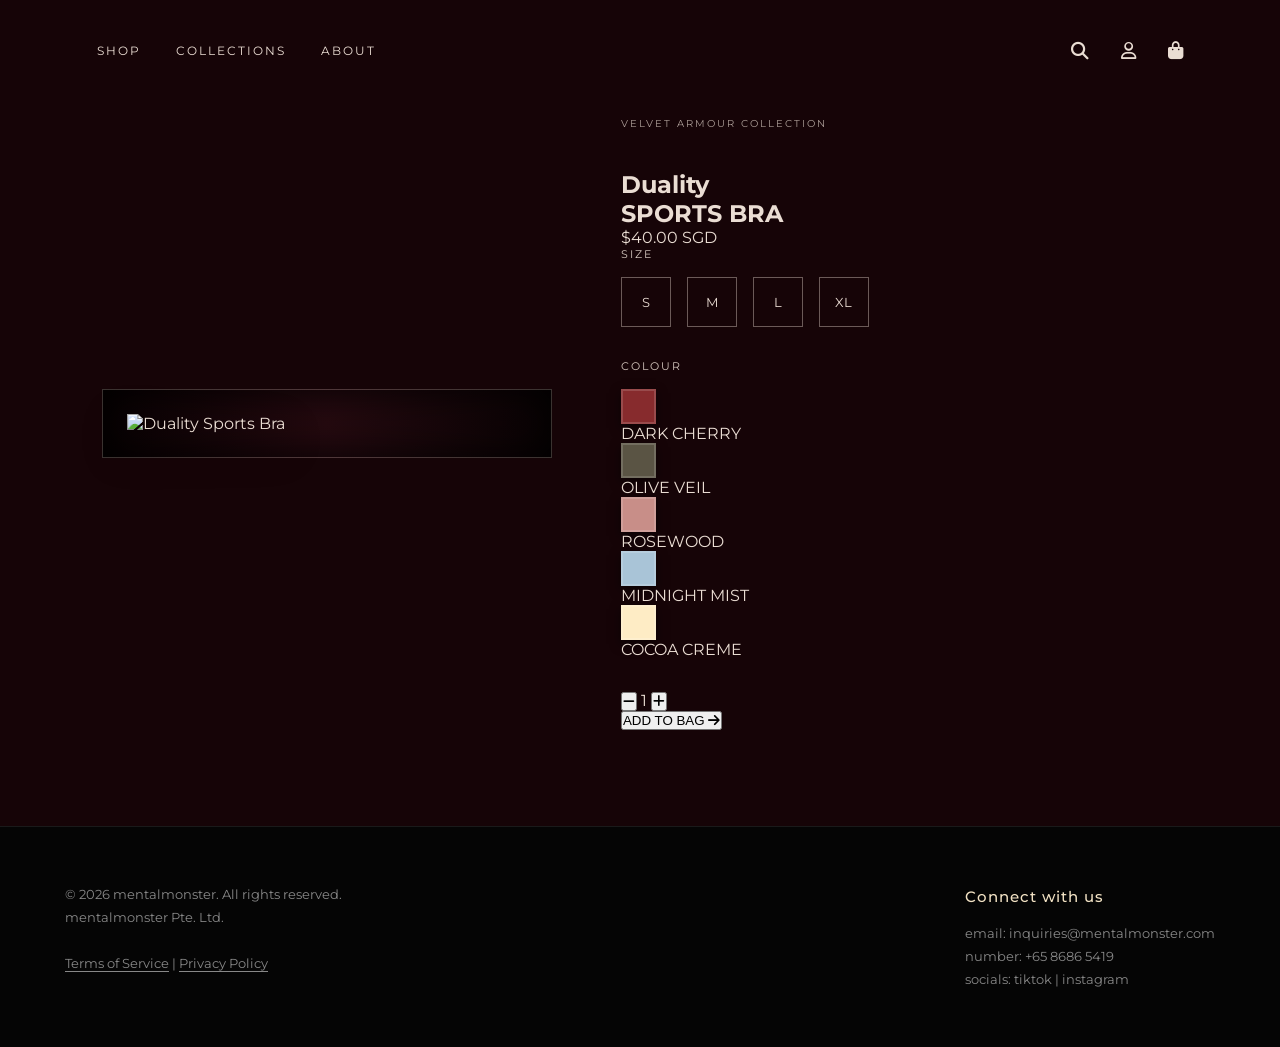
==== commit b01ce852: "Update product-01.html" ====
--- a/product-01.html
+++ b/product-01.html
@@ -3,13 +3,13 @@
 <head>
     <meta charset="UTF-8">
     <meta name="viewport" content="width=device-width, initial-scale=1.0">
-    <title>Mental Monster | Seamless Triangle Sports Bra</title>
+    <title>Mental Monster | Duality Sports Bra</title>
     <link rel="stylesheet" href="style.css">
     
     <!-- Google Fonts -->
     <link rel="preconnect" href="https://fonts.googleapis.com">
     <link rel="preconnect" href="https://fonts.gstatic.com" crossorigin>
-    <link href="https://fonts.googleapis.com/css2?family=Alex+Brush&family=Cinzel:wght@400;600&family=Montserrat:wght@300;400;500&family=Cormorant+Garamond:ital,wght@1,400&display=swap" rel="stylesheet">
+    <link href="https://fonts.googleapis.com/css2?family=Cinzel:wght@400;600&family=Montserrat:wght@300;400;500;600&display=swap" rel="stylesheet">
     <link rel="stylesheet" href="https://cdnjs.cloudflare.com/ajax/libs/font-awesome/6.4.0/css/all.min.css">
 </head>
 <body>
@@ -52,24 +52,21 @@
                 <!-- Product Gallery -->
                 <div class="product-gallery">
                     <div class="listing-image-container">
-                        <img src="https://res.cloudinary.com/bqio04wg/image/upload/v1793001294/photo_2026-10-26_15-52-31-removebg-preview.png" alt="Seamless Triangle Sports Bra" class="transparent-product-img">
+                        <img src="https://res.cloudinary.com/bqio04wg/image/upload/v1793001294/photo_2026-10-26_15-52-31-removebg-preview.png" alt="Duality Sports Bra" class="transparent-product-img" id="main-product-image">
                     </div>
                 </div>
                 
                 <!-- Product Info -->
                 <div class="product-details">
-                    <div class="breadcrumb"><a href="index.html">HOME</a> / <span>VELVET ARMOUR COLLECTION</span></div>
-                    
-                    <h1 class="elegant-serif">Seamless Triangle<br>Sports Bra</h1>
-                    
-                    <div class="diamond-divider-container small left-aligned">
-                        <div class="line-left"></div><div class="diamond">♦</div><div class="line-right"></div>
-                    </div>
-                    
-                    <p class="price">$35.00 SGD <span class="delivery-fee">+ $5 Delivery</span></p>
-                    
-                    <p class="description">WIP</p>
-                    
+                    <div class="breadcrumb"><span>VELVET ARMOUR COLLECTION</span></div>
+                    
+                    <!-- Simplified Clean Fonts -->
+                    <h1 class="product-title-clean">Duality</h1>
+                    <h2 class="product-subtitle-clean">SPORTS BRA</h2>
+                    
+                    <p class="price-clean">$40.00 SGD</p>
+                    
+                    <!-- Size Selector -->
                     <div class="variant-selector">
                         <p class="variant-label">SIZE</p>
                         <div class="sizes" id="size-options">
@@ -80,23 +77,49 @@
                         </div>
                     </div>
 
+                    <!-- Circular Color Selector with Labels -->
                     <div class="variant-selector">
-                        <p class="variant-label">AVAILABLE COLOURS</p>
-                        <div class="colors" id="color-options">
-                            <div class="color-swatch" style="background-color: #000080;" title="Deep Navy Blue"></div>
-                            <div class="color-swatch" style="background-color: #C71585;" title="Deep Rose Red"></div>
-                            <div class="color-swatch" style="background-color: #654321;" title="Deep Brown"></div>
-                            <div class="color-swatch" style="background-color: #008000;" title="Green"></div>
-                            <div class="color-swatch" style="background-color: #A52A2A;" title="Brown"></div>
-                            <div class="color-swatch" style="background-color: #FFC0CB;" title="Pink"></div>
-                            <div class="color-swatch" style="background-color: #008B8B;" title="Enamel Blue"></div>
+                        <p class="variant-label">COLOUR</p>
+                        <div class="colors-container" id="color-options">
+                            <div class="color-wrapper">
+                                <div class="color-swatch round" style="background-color: #872B2D;" data-name="Dark Cherry" data-image="https://res.cloudinary.com/bqio04wg/image/upload/v1793040257/photo_2026-10-27_02-42-42-removebg-preview.png"></div>
+                                <span class="color-label">DARK CHERRY</span>
+                            </div>
+                            <div class="color-wrapper">
+                                <div class="color-swatch round" style="background-color: #5A5444;" data-name="Olive Veil" data-image="https://res.cloudinary.com/bqio04wg/image/upload/v1793001294/photo_2026-10-26_15-52-31-removebg-preview.png"></div>
+                                <span class="color-label">OLIVE VEIL</span>
+                            </div>
+                            <div class="color-wrapper">
+                                <div class="color-swatch round" style="background-color: #C88E88;" data-name="Rosewood" data-image="https://res.cloudinary.com/bqio04wg/image/upload/v1793040256/photo_2026-10-27_02-42-37-removebg-preview.png"></div>
+                                <span class="color-label">ROSEWOOD</span>
+                            </div>
+                            <div class="color-wrapper">
+                                <div class="color-swatch round" style="background-color: #A9C4D7;" data-name="Midnight Mist" data-image="https://res.cloudinary.com/bqio04wg/image/upload/v1793040257/photo_2026-10-27_02-42-44-removebg-preview.png"></div>
+                                <span class="color-label">MIDNIGHT MIST</span>
+                            </div>
+                            <div class="color-wrapper">
+                                <!-- Cocoa Creme set as visually active by default to match main image -->
+                                <div class="color-swatch round active" style="background-color: #FEECC5;" data-name="Cocoa Creme" data-image="https://res.cloudinary.com/bqio04wg/image/upload/v1793001294/photo_2026-10-26_15-52-31-removebg-preview.png"></div>
+                                <span class="color-label">COCOA CREME</span>
+                            </div>
                         </div>
+                    </div>
+
+                    <!-- Quantity Selector -->
+                    <div class="qty-selector">
+                        <button id="qty-minus"><i class="fa-solid fa-minus"></i></button>
+                        <span id="qty-val">1</span>
+                        <button id="qty-plus"><i class="fa-solid fa-plus"></i></button>
                     </div>
                     
                     <!-- Error Message Container -->
                     <div id="selection-error" class="error-msg"></div>
                     
-                    <button class="add-to-bag" id="add-to-bag-btn">ADD TO BAG</button>
+                    <!-- Updated Button Style -->
+                    <button class="btn-add-bag" id="add-to-bag-btn">
+                        <span>ADD TO BAG</span>
+                        <i class="fa-solid fa-arrow-right"></i>
+                    </button>
                 </div>
             </section>
         </main>
@@ -136,54 +159,19 @@
         </div>
     </div>
 
-    <!-- Modals for Legal Text -->
-    <div id="tos-modal" class="modal">
-        <div class="modal-content">
-            <span class="close-btn">&times;</span>
-            <h2>Terms of Service</h2>
-            <p><strong>Effective Date: October 19, 2026</strong></p>
-            <p>Welcome to mentalmonster. By accessing our website and purchasing our fitness apparel, you agree to comply with and be bound by the following terms...</p>
-        </div>
-    </div>
-    <div id="privacy-modal" class="modal">
-        <div class="modal-content">
-            <span class="close-btn">&times;</span>
-            <h2>Privacy Policy</h2>
-            <p><strong>Effective Date: October 19, 2026</strong></p>
-            <p>At mentalmonster, we respect your data privacy...</p>
-        </div>
-    </div>
-
     <script>
-        // Modal Logic
-        const tosModal = document.getElementById("tos-modal");
-        const privModal = document.getElementById("privacy-modal");
-        const closeBtns = document.querySelectorAll(".close-btn");
-
-        if(document.getElementById("open-tos")) {
-            document.getElementById("open-tos").onclick = (e) => { e.preventDefault(); tosModal.style.display = "flex"; }
-        }
-        if(document.getElementById("open-privacy")) {
-            document.getElementById("open-privacy").onclick = (e) => { e.preventDefault(); privModal.style.display = "flex"; }
-        }
-        closeBtns.forEach(btn => {
-            btn.onclick = () => {
-                tosModal.style.display = "none";
-                privModal.style.display = "none";
-            }
-        });
-        window.onclick = (e) => {
-            if (e.target == tosModal) tosModal.style.display = "none";
-            if (e.target == privModal) privModal.style.display = "none";
-        }
-
         // Interactive Selection Logic
         let selectedSize = null;
-        let selectedColor = null;
+        let selectedColor = 'Cocoa Creme'; // Default matches image
+        let currentQty = 1;
         let cart = [];
 
         const sizeBtns = document.querySelectorAll('.size-btn');
         const colorSwatches = document.querySelectorAll('.color-swatch');
+        const mainImage = document.getElementById('main-product-image');
+        const qtyMinus = document.getElementById('qty-minus');
+        const qtyPlus = document.getElementById('qty-plus');
+        const qtyVal = document.getElementById('qty-val');
         
         // Select Size
         sizeBtns.forEach(btn => {
@@ -194,13 +182,33 @@
             });
         });
 
-        // Select Color
+        // Select Color and Swap Image
         colorSwatches.forEach(swatch => {
             swatch.addEventListener('click', () => {
-                colorSwatches.forEach(s => s.classList.remove('selected'));
-                swatch.classList.add('selected');
-                selectedColor = swatch.getAttribute('title');
+                colorSwatches.forEach(s => s.classList.remove('active'));
+                swatch.classList.add('active');
+                selectedColor = swatch.getAttribute('data-name');
+                
+                // Swap the image dynamically
+                const newImgSrc = swatch.getAttribute('data-image');
+                mainImage.style.opacity = 0; // Quick fade effect
+                setTimeout(() => {
+                    mainImage.src = newImgSrc;
+                    mainImage.style.opacity = 1;
+                }, 200);
             });
+        });
+
+        // Quantity Logic
+        qtyMinus.addEventListener('click', () => {
+            if (currentQty > 1) {
+                currentQty--;
+                qtyVal.textContent = currentQty;
+            }
+        });
+        qtyPlus.addEventListener('click', () => {
+            currentQty++;
+            qtyVal.textContent = currentQty;
         });
 
         // Add to Bag Logic
@@ -220,7 +228,6 @@
                     errorMsg.textContent = msg;
                     errorMsg.classList.add('show');
                     
-                    // Clear previous timeout so it stays exactly 4s from the last click
                     clearTimeout(errorTimeout);
                     errorTimeout = setTimeout(() => {
                         errorMsg.classList.remove('show');
@@ -228,16 +235,18 @@
                     return;
                 }
 
-                // Success: Remove Error
                 errorMsg.classList.remove('show');
 
-                // Add to Cart Array
+                // Get current active image for the cart
+                const activeImageSrc = document.querySelector('.color-swatch.active').getAttribute('data-image');
+
                 cart.push({
-                    name: 'Seamless Triangle Sports Bra',
-                    price: '$35.00 SGD',
+                    name: 'Duality Sports Bra',
+                    price: '$40.00 SGD',
                     size: selectedSize,
                     color: selectedColor,
-                    img: 'https://res.cloudinary.com/bqio04wg/image/upload/v1793001294/photo_2026-10-26_15-52-31-removebg-preview.png'
+                    qty: currentQty,
+                    img: activeImageSrc
                 });
 
                 // Update Badge
@@ -245,13 +254,13 @@
                 cartBadge.classList.add('active');
 
                 // Button Feedback
-                const originalText = addToBagBtn.textContent;
-                addToBagBtn.textContent = 'ADDED TO BAG!';
+                const originalContent = addToBagBtn.innerHTML;
+                addToBagBtn.innerHTML = '<span>ADDED!</span><i class="fa-solid fa-check"></i>';
                 addToBagBtn.style.backgroundColor = 'var(--gold-accent)';
                 addToBagBtn.style.color = 'var(--bg-dark)';
                 
                 setTimeout(() => {
-                    addToBagBtn.textContent = originalText;
+                    addToBagBtn.innerHTML = originalContent;
                     addToBagBtn.style.backgroundColor = '';
                     addToBagBtn.style.color = '';
                 }, 1500);
@@ -294,7 +303,7 @@
                     </div>
                     <div class="cart-item-info">
                         <h4>${item.name}</h4>
-                        <p class="cart-variant">Size: <strong>${item.size}</strong></p>
+                        <p class="cart-variant">Size: <strong>${item.size}</strong> | Qty: <strong>${item.qty}</strong></p>
                         <p class="cart-variant">Colour: <strong>${item.color}</strong></p>
                         <p class="cart-price">${item.price}</p>
                     </div>
--- a/style.css
+++ b/style.css
@@ -45,16 +45,25 @@
 .lace-left { left: 0; background-position: left top; }
 .lace-right { right: 0; background-position: right top; }
 
-/* --- Header --- */
+/* --- Safe Desktop Header (Absolute Centered Logo) --- */
 header {
     width: 100%; max-width: 1150px; margin: 0 auto; padding: 2.5rem 2rem 0.5rem;
-    display: grid; grid-template-columns: 1fr auto 1fr;
-    grid-template-areas: "left logo right"; align-items: center; position: relative; z-index: 20;
-}
-.nav-left { grid-area: left; display: flex; gap: 2.2rem; font-size: 0.75rem; letter-spacing: 2px; font-weight: 400; justify-self: start; }
-.nav-right { grid-area: right; display: flex; gap: 2rem; font-size: 1.1rem; justify-self: end; align-items: center; }
-.logo-container { grid-area: logo; justify-self: center; display: flex; justify-content: center; align-items: center; }
-.logo-container img { height: 280px; width: auto; object-fit: contain; margin: -75px 0; display: block; }
+    display: flex; justify-content: space-between; align-items: center;
+    position: relative; z-index: 20;
+}
+.nav-left { display: flex; gap: 2.2rem; font-size: 0.75rem; letter-spacing: 2px; font-weight: 400; }
+.nav-right { display: flex; gap: 2rem; font-size: 1.1rem; align-items: center; }
+
+.logo-container {
+    position: absolute; left: 50%; transform: translateX(-50%);
+    display: flex; justify-content: center; align-items: center;
+    pointer-events: none; 
+}
+.logo-container a { pointer-events: auto; }
+.logo-container img {
+    height: 250px; width: auto; max-width: 450px; object-fit: contain;
+    margin: -60px 0; display: block;
+}
 
 /* Dynamic Cart Badge */
 .cart-icon-wrapper { position: relative; display: inline-block; cursor: pointer; }
@@ -74,6 +83,39 @@
 .diamond-divider-container.small .line-left, .diamond-divider-container.small .line-right { width: 30px; }
 .diamond-divider-container.small .diamond { font-size: 0.45rem; }
 .diamond-divider-container.small { margin: 0.85rem 0; }
+
+/* --- Hero Quote --- */
+.hero-quote { text-align: center; margin: 2rem auto 3.5rem; max-width: 600px; position: relative; z-index: 2; }
+.hero-quote p { font-family: var(--font-italic); font-size: 1.3rem; font-style: italic; line-height: 1.6; letter-spacing: 0.5px; color: rgba(234, 221, 211, 0.9); margin: 1.2rem 0; }
+
+/* --- Collections Grid (Homepage Cards) --- */
+.collections-grid { display: grid; grid-template-columns: 1fr 1fr; gap: 1.75rem; width: 100%; margin: 0 auto; position: relative; z-index: 5; }
+.card { border: 1px solid var(--card-border); position: relative; overflow: hidden; display: flex; flex-direction: column; aspect-ratio: 3 / 4.1; }
+
+.relentless-card { background-color: #0b0304; }
+.card-content.centered { margin: auto; text-align: center; display: flex; flex-direction: column; align-items: center; padding: 1rem; }
+
+/* Restored Velvet Armour Card for Homepage (Full Image) */
+.velvet-card {
+    background-image: url('https://res.cloudinary.com/bqio04wg/image/upload/v1792998861/photo_2026-10-26_15-13-56.jpg');
+    background-size: 155%; 
+    background-position: center 68%; 
+}
+.card-content.bottom-aligned { margin-top: auto; text-align: center; padding: 0 1rem 3rem; z-index: 2; display: flex; flex-direction: column; align-items: center; width: 100%; position: relative; }
+
+.shadow-text h2, .shadow-text span, .shadow-text a, .shadow-text .diamond-divider-container { text-shadow: 0 3px 14px rgba(0,0,0,0.95), 0 1px 3px rgba(0,0,0,0.9); }
+.the-prefix { font-family: var(--font-ui); font-size: 0.7rem; letter-spacing: 3.5px; margin-bottom: 0.4rem; }
+.relentless-card h2 { font-family: var(--font-serif); font-size: 2.6rem; font-weight: 400; letter-spacing: 2px; }
+.script-font { font-family: var(--font-script); font-size: 4.2rem; font-weight: 400; line-height: 1; margin-bottom: 0.2rem; white-space: nowrap; }
+.card-subtitle { font-family: var(--font-ui); font-size: 0.72rem; letter-spacing: 3px; opacity: 0.85; }
+.shop-link { font-family: var(--font-ui); font-size: 0.72rem; letter-spacing: 3px; text-transform: uppercase; }
+
+/* --- Bottom Mark Image --- */
+.bottom-mark { display: flex; justify-content: center; align-items: center; gap: 1rem; margin: 3.5rem 0; opacity: 0.75; position: relative; z-index: 5; }
+.bottom-mark .line { width: 55px; height: 1px; background-color: var(--text-light); }
+.bottom-mark .diamond { font-size: 0.4rem; }
+.mark-image { height: 25px; width: auto; object-fit: contain; } 
+
 
 /* --- PRODUCT PAGE UI --- */
 .product-section {
@@ -123,21 +165,10 @@
 
 /* Error Message */
 .error-msg {
-    color: var(--error-red);
-    font-size: 0.75rem;
-    letter-spacing: 1px;
-    font-weight: 500;
-    margin-bottom: 0;
-    height: 0;
-    opacity: 0;
-    transition: all 0.3s ease;
-    text-transform: uppercase;
-}
-.error-msg.show {
-    height: 20px;
-    opacity: 1;
-    margin-bottom: 15px;
-}
+    color: var(--error-red); font-size: 0.75rem; letter-spacing: 1px; font-weight: 500;
+    margin-bottom: 0; height: 0; opacity: 0; transition: all 0.3s ease; text-transform: uppercase;
+}
+.error-msg.show { height: 20px; opacity: 1; margin-bottom: 15px; }
 
 .add-to-bag {
     background-color: var(--text-light); color: var(--bg-dark);
@@ -156,10 +187,8 @@
 
 .cart-drawer {
     position: fixed; top: 0; right: -450px; width: 400px; max-width: 100vw; height: 100vh;
-    background-color: #F9F6F0; /* Clean Cream Colour */
-    color: #120406; z-index: 999; padding: 2rem;
-    display: flex; flex-direction: column;
-    box-shadow: -5px 0 25px rgba(0,0,0,0.5);
+    background-color: #F9F6F0; color: #120406; z-index: 999; padding: 2rem;
+    display: flex; flex-direction: column; box-shadow: -5px 0 25px rgba(0,0,0,0.5);
     transition: right 0.4s cubic-bezier(0.175, 0.885, 0.32, 1);
 }
 .cart-drawer.open { right: 0; }
@@ -195,6 +224,8 @@
 .footer-inner { max-width: 1150px; margin: 0 auto; display: flex; justify-content: space-between; font-size: 0.8rem; color: #888; line-height: 1.8; }
 .legal-links a { text-decoration: underline; text-underline-offset: 3px; }
 .connect-heading { color: var(--gold-accent); font-weight: 500; font-size: 0.95rem; margin-bottom: 0.75rem; letter-spacing: 1px; }
+.footer-right a { color: #888; }
+.footer-right a:hover { color: var(--text-light); }
 
 /* --- Modals --- */
 .modal { display: none; position: fixed; z-index: 100; left: 0; top: 0; width: 100%; height: 100%; background-color: rgba(0,0,0,0.85); backdrop-filter: blur(5px); justify-content: center; align-items: center; }
@@ -206,41 +237,77 @@
 @media (max-width: 768px) {
     main { padding: 0 0.75rem; }
 
+    /* Mobile Header Layout */
     header {
-        padding: 1.25rem 0.85rem 0; grid-template-columns: 1fr auto;
+        padding: 1.25rem 0.85rem 0;
+        display: grid; grid-template-columns: 1fr auto;
         grid-template-areas: "left right" "logo logo"; row-gap: 0.5rem;
     }
-    .nav-left { gap: 0.85rem; font-size: 0.62rem; letter-spacing: 1.5px; }
-    .nav-right { gap: 1rem; font-size: 0.95rem; }
-    
-    .logo-container { width: 100%; padding-top: 0.25rem; }
-    .logo-container img { height: 170px; margin: -45px 0; }
+    .nav-left { grid-area: left; gap: 0.85rem; font-size: 0.62rem; letter-spacing: 1.5px; }
+    .nav-right { grid-area: right; gap: 1rem; font-size: 0.95rem; }
+    
+    .logo-container {
+        grid-area: logo; position: static; transform: none; 
+        width: 100%; padding-top: 0.25rem;
+    }
+    .logo-container img { height: 170px; margin: -45px auto; }
     
     /* Fixed Mobile Background Visibility */
     .lace-edge { 
         width: 190px; 
         background-size: 380px auto; 
-        opacity: 1; /* Maximized opacity for mobile */
-        filter: url(#crisp-lace) brightness(1.2) contrast(1.1); /* Brightened slightly so it's not crushed to black */
+        mix-blend-mode: normal; 
+        opacity: 0.18; 
+        filter: brightness(2) contrast(1.2); 
     }
 
-    /* Product Page UI Stacking */
+    /* Product Page UI Stacking -> Side-By-Side Mobile Fix */
     .product-section {
-        grid-template-columns: 1fr; 
-        gap: 2rem; margin-top: 1rem; margin-bottom: 4rem; padding: 0 0.5rem;
+        grid-template-columns: minmax(0, 1fr) minmax(0, 1.2fr); 
+        gap: 1rem; margin-top: 1rem; margin-bottom: 4rem; padding: 0 0.5rem;
+        align-items: flex-start;
     }
     
-    .listing-image-container { padding: 1.5rem; max-width: 100%; }
-    
-    .product-details { align-items: center; text-align: center; }
-    .elegant-serif { font-size: 2.1rem; }
-    .left-aligned { justify-content: center; }
-    
-    .price { justify-content: center; flex-direction: column; gap: 5px; }
-    .description { max-width: 100%; margin-bottom: 2rem; }
-    .sizes, .colors { justify-content: center; }
-    .add-to-bag { max-width: 100%; }
+    .listing-image-container { padding: 0.5rem; max-width: 100%; }
+    
+    .product-details { align-items: flex-start; text-align: left; }
+    .elegant-serif { font-size: 1.2rem; margin-bottom: 0.25rem; letter-spacing: 1px; }
+    .left-aligned { justify-content: flex-start; }
+    .breadcrumb { font-size: 0.5rem; margin-bottom: 1rem; }
+    
+    .price { justify-content: flex-start; flex-direction: column; gap: 2px; font-size: 1.1rem; margin: 0.5rem 0; align-items: flex-start; }
+    .delivery-fee { font-size: 0.6rem; }
+    .description { max-width: 100%; margin-bottom: 1rem; font-size: 0.75rem; }
+    
+    .variant-selector { margin-bottom: 1rem; }
+    .variant-label { font-size: 0.6rem; margin-bottom: 0.5rem; }
+    
+    .sizes { justify-content: flex-start; gap: 0.4rem; flex-wrap: wrap; }
+    .size-btn { width: 35px; height: 35px; font-size: 0.7rem; }
+    
+    .colors { justify-content: flex-start; gap: 8px; }
+    .color-swatch { width: 25px; height: 25px; }
+    
+    .add-to-bag { max-width: 100%; padding: 1rem; font-size: 0.75rem; letter-spacing: 2px; margin-top: 0.5rem; }
+
+    /* Homepage Cards */
+    .collections-grid { grid-template-columns: 1fr 1fr; gap: 0.6rem; }
+    .card { aspect-ratio: 3 / 4.3; }
+    .velvet-card { background-size: 165%; background-position: center 65%; }
+
+    .relentless-card h2 { font-size: clamp(1rem, 4.2vw, 1.35rem); letter-spacing: 1.5px; }
+    .script-font { font-size: clamp(1.4rem, 6vw, 2.1rem); white-space: nowrap; margin-bottom: 0.1rem; }
+    .the-prefix { font-size: 0.48rem; letter-spacing: 2px; margin-bottom: 0.25rem; }
+    .card-subtitle, .shop-link { font-size: 0.48rem; letter-spacing: 1.5px; }
+    
+    .diamond-divider-container.small { margin: 0.45rem 0; gap: 8px; }
+    .diamond-divider-container.small .line-left, .diamond-divider-container.small .line-right { width: 14px; }
+    .card-content.bottom-aligned { padding: 0 0.35rem 1.15rem; }
+
+    .bottom-mark { margin: 2.5rem 0; }
+    .mark-image { height: 18px; }
 
     footer { padding: 2.5rem 1rem; }
     .footer-inner { flex-direction: column; gap: 2rem; text-align: center; }
-}
+    .modal-content { padding: 1.75rem; }
+}
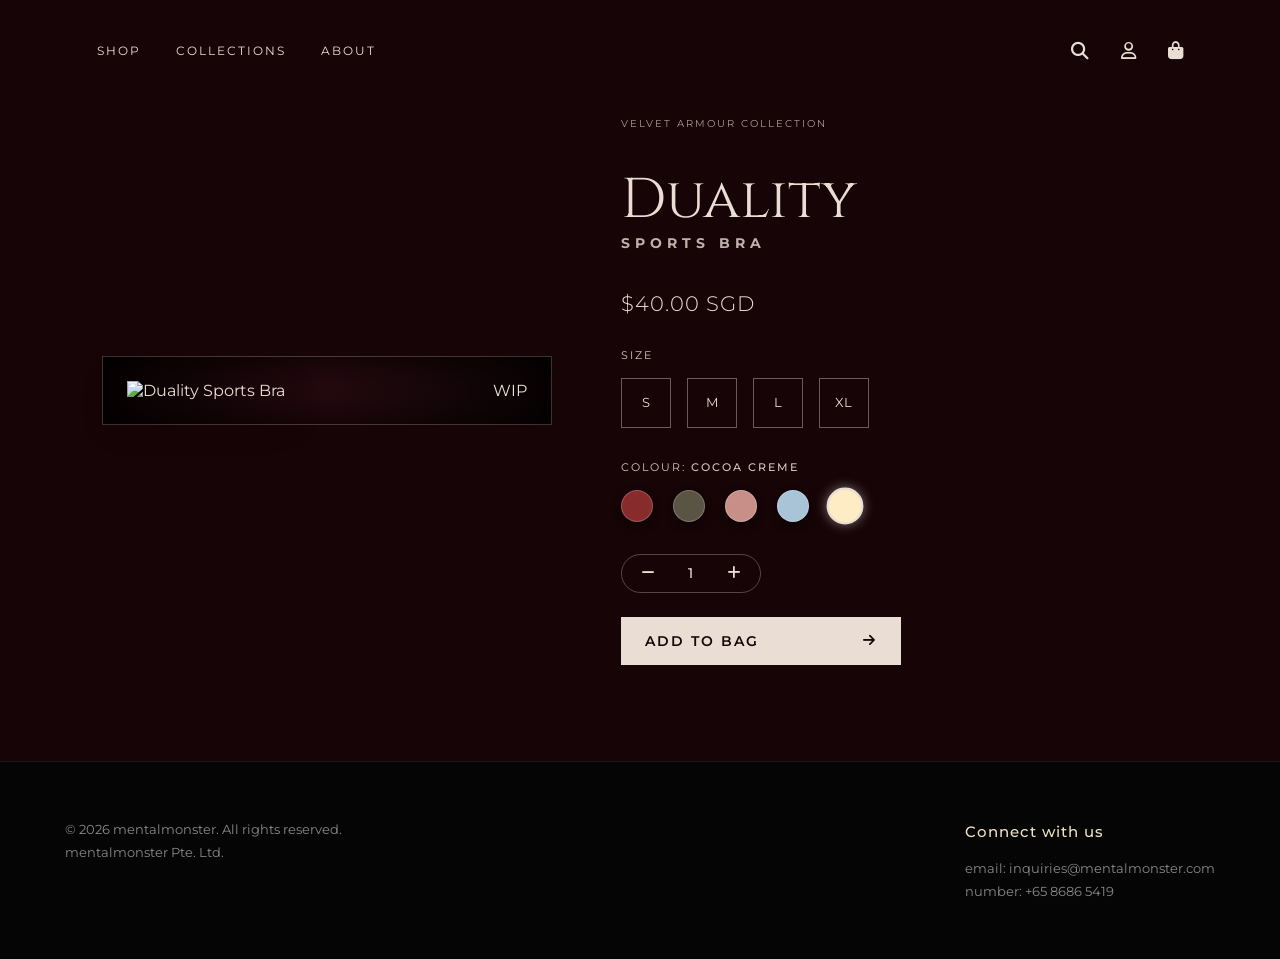
==== commit bc442dc8: "Update product-01.html" ====
--- a/product-01.html
+++ b/product-01.html
@@ -6,7 +6,6 @@
     <title>Mental Monster | Duality Sports Bra</title>
     <link rel="stylesheet" href="style.css">
     
-    <!-- Google Fonts -->
     <link rel="preconnect" href="https://fonts.googleapis.com">
     <link rel="preconnect" href="https://fonts.gstatic.com" crossorigin>
     <link href="https://fonts.googleapis.com/css2?family=Cinzel:wght@400;600&family=Montserrat:wght@300;400;500;600&display=swap" rel="stylesheet">
@@ -47,12 +46,12 @@
         </header>
 
         <main>
-            <!-- Product Layout -->
             <section class="product-section">
-                <!-- Product Gallery -->
+                <!-- Product Gallery (Added WIP Overlay) -->
                 <div class="product-gallery">
                     <div class="listing-image-container">
                         <img src="https://res.cloudinary.com/bqio04wg/image/upload/v1793001294/photo_2026-10-26_15-52-31-removebg-preview.png" alt="Duality Sports Bra" class="transparent-product-img" id="main-product-image">
+                        <div id="wip-overlay" class="wip-overlay">WIP</div>
                     </div>
                 </div>
                 
@@ -60,7 +59,6 @@
                 <div class="product-details">
                     <div class="breadcrumb"><span>VELVET ARMOUR COLLECTION</span></div>
                     
-                    <!-- Simplified Clean Fonts -->
                     <h1 class="product-title-clean">Duality</h1>
                     <h2 class="product-subtitle-clean">SPORTS BRA</h2>
                     
@@ -77,31 +75,15 @@
                         </div>
                     </div>
 
-                    <!-- Circular Color Selector with Labels -->
+                    <!-- Dynamic Color Selector (No overlapping text) -->
                     <div class="variant-selector">
-                        <p class="variant-label">COLOUR</p>
+                        <p class="variant-label">COLOUR: <span id="color-label-display" style="color: var(--text-light); font-weight: 500;">COCOA CREME</span></p>
                         <div class="colors-container" id="color-options">
-                            <div class="color-wrapper">
-                                <div class="color-swatch round" style="background-color: #872B2D;" data-name="Dark Cherry" data-image="https://res.cloudinary.com/bqio04wg/image/upload/v1793040257/photo_2026-10-27_02-42-42-removebg-preview.png"></div>
-                                <span class="color-label">DARK CHERRY</span>
-                            </div>
-                            <div class="color-wrapper">
-                                <div class="color-swatch round" style="background-color: #5A5444;" data-name="Olive Veil" data-image="https://res.cloudinary.com/bqio04wg/image/upload/v1793001294/photo_2026-10-26_15-52-31-removebg-preview.png"></div>
-                                <span class="color-label">OLIVE VEIL</span>
-                            </div>
-                            <div class="color-wrapper">
-                                <div class="color-swatch round" style="background-color: #C88E88;" data-name="Rosewood" data-image="https://res.cloudinary.com/bqio04wg/image/upload/v1793040256/photo_2026-10-27_02-42-37-removebg-preview.png"></div>
-                                <span class="color-label">ROSEWOOD</span>
-                            </div>
-                            <div class="color-wrapper">
-                                <div class="color-swatch round" style="background-color: #A9C4D7;" data-name="Midnight Mist" data-image="https://res.cloudinary.com/bqio04wg/image/upload/v1793040257/photo_2026-10-27_02-42-44-removebg-preview.png"></div>
-                                <span class="color-label">MIDNIGHT MIST</span>
-                            </div>
-                            <div class="color-wrapper">
-                                <!-- Cocoa Creme set as visually active by default to match main image -->
-                                <div class="color-swatch round active" style="background-color: #FEECC5;" data-name="Cocoa Creme" data-image="https://res.cloudinary.com/bqio04wg/image/upload/v1793001294/photo_2026-10-26_15-52-31-removebg-preview.png"></div>
-                                <span class="color-label">COCOA CREME</span>
-                            </div>
+                            <div class="color-swatch round" style="background-color: #872B2D;" data-name="Dark Cherry" data-image="https://res.cloudinary.com/bqio04wg/image/upload/v1793040257/photo_2026-10-27_02-42-42-removebg-preview.png"></div>
+                            <div class="color-swatch round" style="background-color: #5A5444;" data-name="Olive Veil" data-image="WIP"></div>
+                            <div class="color-swatch round" style="background-color: #C88E88;" data-name="Rosewood" data-image="https://res.cloudinary.com/bqio04wg/image/upload/v1793040256/photo_2026-10-27_02-42-37-removebg-preview.png"></div>
+                            <div class="color-swatch round" style="background-color: #A9C4D7;" data-name="Midnight Mist" data-image="https://res.cloudinary.com/bqio04wg/image/upload/v1793040257/photo_2026-10-27_02-42-44-removebg-preview.png"></div>
+                            <div class="color-swatch round active" style="background-color: #FEECC5;" data-name="Cocoa Creme" data-image="https://res.cloudinary.com/bqio04wg/image/upload/v1793001294/photo_2026-10-26_15-52-31-removebg-preview.png"></div>
                         </div>
                     </div>
 
@@ -112,10 +94,9 @@
                         <button id="qty-plus"><i class="fa-solid fa-plus"></i></button>
                     </div>
                     
-                    <!-- Error Message Container -->
+                    <!-- Error Message -->
                     <div id="selection-error" class="error-msg"></div>
                     
-                    <!-- Updated Button Style -->
                     <button class="btn-add-bag" id="add-to-bag-btn">
                         <span>ADD TO BAG</span>
                         <i class="fa-solid fa-arrow-right"></i>
@@ -129,22 +110,17 @@
                 <div class="footer-left">
                     <p>&copy; 2026 mentalmonster. All rights reserved.</p>
                     <p>mentalmonster Pte. Ltd.</p>
-                    <br>
-                    <p class="legal-links">
-                        <a href="#">Terms of Service</a> | <a href="#">Privacy Policy</a>
-                    </p>
                 </div>
                 <div class="footer-right">
                     <h4 class="connect-heading">Connect with us</h4>
-                    <p>email: <a href="mailto:inquiries@mentalmonster.com">inquiries@mentalmonster.com</a></p>
+                    <p>email: inquiries@mentalmonster.com</p>
                     <p>number: +65 8686 5419</p>
-                    <p>socials: <a href="https://www.tiktok.com/@mentalmonster.sg" target="_blank">tiktok</a> | <a href="https://www.instagram.com/mentalmonster.sg/?hl=en" target="_blank">instagram</a></p>
                 </div>
             </div>
         </footer>
     </div>
 
-    <!-- The Cream Cart Drawer -->
+    <!-- Cream Cart Drawer -->
     <div class="cart-overlay" id="cart-overlay"></div>
     <div class="cart-drawer" id="cart-drawer">
         <div class="cart-header">
@@ -155,20 +131,25 @@
             <p class="empty-cart-msg">Your bag is empty.</p>
         </div>
         <div class="cart-footer">
+            <div class="cart-total-row" id="cart-total-row" style="display:none; display: flex; justify-content: space-between; margin-bottom: 1rem; font-weight: 600; font-size: 1.2rem;">
+                <span>SUBTOTAL:</span>
+                <span id="cart-total-price">$0.00 SGD</span>
+            </div>
             <button class="checkout-btn">CHECKOUT</button>
         </div>
     </div>
 
     <script>
-        // Interactive Selection Logic
         let selectedSize = null;
-        let selectedColor = 'Cocoa Creme'; // Default matches image
+        let selectedColor = 'Cocoa Creme'; 
         let currentQty = 1;
         let cart = [];
 
         const sizeBtns = document.querySelectorAll('.size-btn');
         const colorSwatches = document.querySelectorAll('.color-swatch');
         const mainImage = document.getElementById('main-product-image');
+        const wipOverlay = document.getElementById('wip-overlay');
+        const colorLabelDisplay = document.getElementById('color-label-display');
         const qtyMinus = document.getElementById('qty-minus');
         const qtyPlus = document.getElementById('qty-plus');
         const qtyVal = document.getElementById('qty-val');
@@ -182,24 +163,33 @@
             });
         });
 
-        // Select Color and Swap Image
+        // Select Color, Update Dynamic Text, Swap Image & Handle WIP
         colorSwatches.forEach(swatch => {
             swatch.addEventListener('click', () => {
                 colorSwatches.forEach(s => s.classList.remove('active'));
                 swatch.classList.add('active');
                 selectedColor = swatch.getAttribute('data-name');
                 
-                // Swap the image dynamically
+                // Update text label dynamically so it doesn't overlap
+                colorLabelDisplay.textContent = selectedColor.toUpperCase();
+                
                 const newImgSrc = swatch.getAttribute('data-image');
-                mainImage.style.opacity = 0; // Quick fade effect
+                
+                mainImage.style.opacity = 0; 
                 setTimeout(() => {
-                    mainImage.src = newImgSrc;
+                    if (newImgSrc === 'WIP') {
+                        mainImage.src = '';
+                        wipOverlay.style.display = 'flex';
+                    } else {
+                        mainImage.src = newImgSrc;
+                        wipOverlay.style.display = 'none';
+                    }
                     mainImage.style.opacity = 1;
                 }, 200);
             });
         });
 
-        // Quantity Logic
+        // Quantity Math
         qtyMinus.addEventListener('click', () => {
             if (currentQty > 1) {
                 currentQty--;
@@ -217,86 +207,93 @@
         const cartBadge = document.getElementById('cart-badge');
         let errorTimeout;
 
-        if(addToBagBtn) {
-            addToBagBtn.addEventListener('click', () => {
-                // Validation
-                if (!selectedSize || !selectedColor) {
-                    let msg = 'Please select a size and colour.';
-                    if (!selectedSize && selectedColor) msg = 'Please select a size.';
-                    if (selectedSize && !selectedColor) msg = 'Please select a colour.';
-
-                    errorMsg.textContent = msg;
-                    errorMsg.classList.add('show');
-                    
-                    clearTimeout(errorTimeout);
-                    errorTimeout = setTimeout(() => {
-                        errorMsg.classList.remove('show');
-                    }, 4000);
-                    return;
-                }
-
-                errorMsg.classList.remove('show');
-
-                // Get current active image for the cart
-                const activeImageSrc = document.querySelector('.color-swatch.active').getAttribute('data-image');
-
+        addToBagBtn.addEventListener('click', () => {
+            if (!selectedSize || !selectedColor) {
+                let msg = 'Please select a size and colour.';
+                if (!selectedSize && selectedColor) msg = 'Please select a size.';
+                if (selectedSize && !selectedColor) msg = 'Please select a colour.';
+
+                errorMsg.textContent = msg;
+                errorMsg.classList.add('show');
+                
+                clearTimeout(errorTimeout);
+                errorTimeout = setTimeout(() => {
+                    errorMsg.classList.remove('show');
+                }, 4000);
+                return;
+            }
+
+            errorMsg.classList.remove('show');
+
+            const activeSwatchSrc = document.querySelector('.color-swatch.active').getAttribute('data-image');
+            const cartImgSrc = activeSwatchSrc === 'WIP' ? 'https://res.cloudinary.com/bqio04wg/image/upload/v1792925301/logo_website_nbg.png' : activeSwatchSrc;
+
+            // Combine identical items if they share Name, Size, and Color
+            const existingItemIndex = cart.findIndex(item => item.name === 'Duality Sports Bra' && item.size === selectedSize && item.color === selectedColor);
+            
+            if (existingItemIndex > -1) {
+                cart[existingItemIndex].qty += currentQty;
+            } else {
                 cart.push({
                     name: 'Duality Sports Bra',
-                    price: '$40.00 SGD',
+                    price: 40.00,
                     size: selectedSize,
                     color: selectedColor,
                     qty: currentQty,
-                    img: activeImageSrc
+                    img: cartImgSrc
                 });
-
-                // Update Badge
-                cartBadge.textContent = '+' + cart.length;
-                cartBadge.classList.add('active');
-
-                // Button Feedback
-                const originalContent = addToBagBtn.innerHTML;
-                addToBagBtn.innerHTML = '<span>ADDED!</span><i class="fa-solid fa-check"></i>';
-                addToBagBtn.style.backgroundColor = 'var(--gold-accent)';
-                addToBagBtn.style.color = 'var(--bg-dark)';
-                
-                setTimeout(() => {
-                    addToBagBtn.innerHTML = originalContent;
-                    addToBagBtn.style.backgroundColor = '';
-                    addToBagBtn.style.color = '';
-                }, 1500);
-
-                renderCart();
-            });
-        }
-
-        // Cart Drawer Logic
+            }
+
+            // Sum all quantities
+            const totalItems = cart.reduce((sum, item) => sum + item.qty, 0);
+            cartBadge.textContent = '+' + totalItems;
+            cartBadge.classList.add('active');
+
+            // Button Feedback
+            const originalContent = addToBagBtn.innerHTML;
+            addToBagBtn.innerHTML = '<span>ADDED!</span><i class="fa-solid fa-check"></i>';
+            addToBagBtn.style.backgroundColor = 'var(--gold-accent)';
+            addToBagBtn.style.color = 'var(--bg-dark)';
+            
+            setTimeout(() => {
+                addToBagBtn.innerHTML = originalContent;
+                addToBagBtn.style.backgroundColor = '';
+                addToBagBtn.style.color = '';
+            }, 1500);
+
+            renderCart();
+        });
+
+        // Cart Drawer Control
         const cartDrawer = document.getElementById('cart-drawer');
         const cartOverlay = document.getElementById('cart-overlay');
         const openCartBtn = document.getElementById('open-cart');
         const closeCartBtn = document.getElementById('close-cart');
         const cartItemsContainer = document.getElementById('cart-items-container');
+        const cartTotalRow = document.getElementById('cart-total-row');
+        const cartTotalPrice = document.getElementById('cart-total-price');
 
         function toggleCart() {
             cartDrawer.classList.toggle('open');
             cartOverlay.classList.toggle('show');
         }
 
-        if(openCartBtn) {
-            openCartBtn.addEventListener('click', (e) => {
-                e.preventDefault();
-                toggleCart();
-            });
-        }
-        if(closeCartBtn) closeCartBtn.addEventListener('click', toggleCart);
-        if(cartOverlay) cartOverlay.addEventListener('click', toggleCart);
+        openCartBtn.addEventListener('click', (e) => { e.preventDefault(); toggleCart(); });
+        closeCartBtn.addEventListener('click', toggleCart);
+        cartOverlay.addEventListener('click', toggleCart);
 
         function renderCart() {
             if (cart.length === 0) {
                 cartItemsContainer.innerHTML = '<p class="empty-cart-msg">Your bag is empty.</p>';
+                cartTotalRow.style.display = 'none';
                 return;
             }
             
-            cartItemsContainer.innerHTML = cart.map(item => `
+            let totalSum = 0;
+            
+            cartItemsContainer.innerHTML = cart.map(item => {
+                totalSum += (item.price * item.qty);
+                return `
                 <div class="cart-item">
                     <div class="cart-item-img">
                         <img src="${item.img}" alt="${item.name}">
@@ -305,10 +302,13 @@
                         <h4>${item.name}</h4>
                         <p class="cart-variant">Size: <strong>${item.size}</strong> | Qty: <strong>${item.qty}</strong></p>
                         <p class="cart-variant">Colour: <strong>${item.color}</strong></p>
-                        <p class="cart-price">${item.price}</p>
-                    </div>
-                </div>
-            `).join('');
+                        <p class="cart-price">$${(item.price * item.qty).toFixed(2)} SGD</p>
+                    </div>
+                </div>
+            `}).join('');
+
+            cartTotalRow.style.display = 'flex';
+            cartTotalPrice.textContent = '$' + totalSum.toFixed(2) + ' SGD';
         }
     </script>
 </body>
--- a/style.css
+++ b/style.css
@@ -11,8 +11,6 @@
     
     --font-ui: 'Montserrat', sans-serif;
     --font-serif: 'Cinzel', serif;
-    --font-italic: 'Cormorant Garamond', serif;
-    --font-script: 'Alex Brush', cursive;
 }
 
 body {
@@ -84,9 +82,13 @@
 .diamond-divider-container.small .diamond { font-size: 0.45rem; }
 .diamond-divider-container.small { margin: 0.85rem 0; }
 
-/* --- Hero Quote --- */
-.hero-quote { text-align: center; margin: 2rem auto 3.5rem; max-width: 600px; position: relative; z-index: 2; }
-.hero-quote p { font-family: var(--font-italic); font-size: 1.3rem; font-style: italic; line-height: 1.6; letter-spacing: 0.5px; color: rgba(234, 221, 211, 0.9); margin: 1.2rem 0; }
+/* --- Hero Quote (Downsized & Cleaned) --- */
+.hero-quote { text-align: center; margin: 2rem auto 3.5rem; max-width: 500px; position: relative; z-index: 2; }
+.hero-quote p { 
+    font-family: var(--font-ui); font-size: 0.85rem; font-style: normal; 
+    line-height: 1.6; letter-spacing: 1px; color: rgba(234, 221, 211, 0.75); 
+    margin: 1.2rem 0; text-transform: uppercase;
+}
 
 /* --- Collections Grid (Homepage Cards) --- */
 .collections-grid { display: grid; grid-template-columns: 1fr 1fr; gap: 1.75rem; width: 100%; margin: 0 auto; position: relative; z-index: 5; }
@@ -95,18 +97,18 @@
 .relentless-card { background-color: #0b0304; }
 .card-content.centered { margin: auto; text-align: center; display: flex; flex-direction: column; align-items: center; padding: 1rem; }
 
-/* Restored Velvet Armour Card for Homepage (Full Image) */
-.velvet-card {
-    background-image: url('https://res.cloudinary.com/bqio04wg/image/upload/v1792998861/photo_2026-10-26_15-13-56.jpg');
-    background-size: 155%; 
-    background-position: center 68%; 
+.velvet-card { background: radial-gradient(circle at center, #260a10 0%, #080203 100%); position: relative; }
+.card-img-transparent {
+    position: absolute; top: 50%; left: 50%; transform: translate(-50%, -60%);
+    width: 85%; height: auto; filter: drop-shadow(0 15px 20px rgba(0,0,0,0.7));
+    z-index: 1; pointer-events: none; transition: opacity 0.2s ease;
 }
 .card-content.bottom-aligned { margin-top: auto; text-align: center; padding: 0 1rem 3rem; z-index: 2; display: flex; flex-direction: column; align-items: center; width: 100%; position: relative; }
 
 .shadow-text h2, .shadow-text span, .shadow-text a, .shadow-text .diamond-divider-container { text-shadow: 0 3px 14px rgba(0,0,0,0.95), 0 1px 3px rgba(0,0,0,0.9); }
 .the-prefix { font-family: var(--font-ui); font-size: 0.7rem; letter-spacing: 3.5px; margin-bottom: 0.4rem; }
 .relentless-card h2 { font-family: var(--font-serif); font-size: 2.6rem; font-weight: 400; letter-spacing: 2px; }
-.script-font { font-family: var(--font-script); font-size: 4.2rem; font-weight: 400; line-height: 1; margin-bottom: 0.2rem; white-space: nowrap; }
+.clean-card-title { font-family: var(--font-serif); font-size: 3.5rem; font-weight: 400; line-height: 1; margin-bottom: 0.5rem; white-space: nowrap; }
 .card-subtitle { font-family: var(--font-ui); font-size: 0.72rem; letter-spacing: 3px; opacity: 0.85; }
 .shop-link { font-family: var(--font-ui); font-size: 0.72rem; letter-spacing: 3px; text-transform: uppercase; }
 
@@ -131,21 +133,22 @@
     display: flex; justify-content: center; align-items: center;
     padding: 1.5rem; 
 }
-.transparent-product-img { width: 100%; height: auto; object-fit: contain; filter: drop-shadow(0 15px 20px rgba(0,0,0,0.6)); }
+.transparent-product-img { width: 100%; height: auto; object-fit: contain; filter: drop-shadow(0 15px 20px rgba(0,0,0,0.6)); transition: opacity 0.2s ease; }
 
 .product-details { display: flex; flex-direction: column; align-items: flex-start; }
 .breadcrumb { font-size: 0.65rem; letter-spacing: 2px; margin-bottom: 2.5rem; opacity: 0.7; text-transform: uppercase; }
 
-.elegant-serif { font-family: var(--font-serif); font-size: 2.5rem; font-weight: 400; line-height: 1.2; margin-bottom: 0.75rem; text-transform: uppercase; letter-spacing: 2px; color: var(--text-light); }
+/* Clean Simple Typography */
+.product-title-clean { font-family: var(--font-serif); font-size: 3.5rem; font-weight: 400; line-height: 1.1; margin-bottom: 0.2rem; color: var(--text-light); }
+.product-subtitle-clean { font-family: var(--font-ui); font-size: 0.85rem; letter-spacing: 5px; margin-bottom: 1.5rem; color: var(--text-light); opacity: 0.8; }
 .left-aligned { justify-content: flex-start; margin-left: 0; }
 
-.price { font-size: 1.5rem; font-family: var(--font-serif); margin: 1.5rem 0; color: var(--gold-accent); display: flex; align-items: center; gap: 15px; }
-.delivery-fee { font-family: var(--font-ui); font-size: 0.75rem; color: var(--text-light); opacity: 0.6; letter-spacing: 1px; font-weight: 300; }
-.description { font-size: 0.9rem; line-height: 1.8; opacity: 0.85; margin-bottom: 2.5rem; max-width: 90%; }
-
-/* Variants (Sizes & Colors) */
+.price-clean { font-size: 1.3rem; font-family: var(--font-ui); font-weight: 300; margin: 1rem 0 2rem; color: var(--text-light); letter-spacing: 1px; }
+
+/* Variants (Sizes, Quantities, & Colors) */
 .variant-selector { width: 100%; margin-bottom: 2rem; }
 .variant-label { font-size: 0.7rem; letter-spacing: 2px; margin-bottom: 1rem; opacity: 0.9; }
+
 .sizes { display: flex; gap: 1rem; }
 .size-btn {
     background: transparent; border: 1px solid rgba(234, 221, 211, 0.4);
@@ -153,15 +156,28 @@
     font-family: var(--font-ui); font-size: 0.8rem; cursor: pointer; transition: all 0.2s ease;
 }
 .size-btn:hover { border-color: var(--gold-accent); }
-.size-btn.selected { background-color: var(--gold-accent); color: var(--bg-dark); border-color: var(--gold-accent); font-weight: 600; }
-
-.colors { display: flex; flex-wrap: wrap; gap: 15px; }
-.color-swatch {
-    width: 35px; height: 35px; border: 2px solid rgba(255,255,255,0.15);
-    cursor: pointer; transition: all 0.2s ease; box-shadow: 0 4px 10px rgba(0,0,0,0.5);
-}
-.color-swatch:hover { transform: scale(1.15); border-color: var(--gold-accent); }
-.color-swatch.selected { border-color: var(--gold-accent); transform: scale(1.15); box-shadow: 0 0 10px rgba(242, 226, 196, 0.6); }
+.size-btn.selected { background-color: var(--text-light); color: var(--bg-dark); border-color: var(--text-light); font-weight: 600; }
+
+/* Rounded Swatches with Labels */
+.colors-container { display: flex; gap: 1.25rem; align-items: flex-start; }
+.color-wrapper { display: flex; flex-direction: column; align-items: center; gap: 8px; width: 45px; text-align: center; }
+.color-swatch.round {
+    width: 32px; height: 32px; border-radius: 50%; border: 1px solid rgba(255,255,255,0.2);
+    cursor: pointer; transition: all 0.2s ease; box-shadow: 0 4px 10px rgba(0,0,0,0.4);
+}
+.color-swatch.round:hover { transform: scale(1.1); border-color: var(--text-light); }
+.color-swatch.round.active { border-color: var(--text-light); transform: scale(1.15); box-shadow: 0 0 10px rgba(234, 221, 211, 0.5); border-width: 2px; }
+.color-label { font-size: 0.5rem; text-transform: uppercase; line-height: 1.2; letter-spacing: 0.5px; opacity: 0.8; }
+
+/* Quantity Selector */
+.qty-selector {
+    display: flex; align-items: center; justify-content: space-between;
+    border: 1px solid rgba(234, 221, 211, 0.3); border-radius: 30px;
+    width: 140px; padding: 0.6rem 1.2rem; margin-bottom: 1.5rem;
+}
+.qty-selector button { background: none; border: none; color: var(--text-light); font-size: 0.9rem; cursor: pointer; transition: opacity 0.2s; }
+.qty-selector button:hover { opacity: 0.6; }
+.qty-selector span { font-size: 0.9rem; font-weight: 500; }
 
 /* Error Message */
 .error-msg {
@@ -170,13 +186,15 @@
 }
 .error-msg.show { height: 20px; opacity: 1; margin-bottom: 15px; }
 
-.add-to-bag {
+/* New Arrow Button Style */
+.btn-add-bag {
     background-color: var(--text-light); color: var(--bg-dark);
-    border: none; width: 100%; max-width: 400px; padding: 1.25rem;
-    font-family: var(--font-ui); font-size: 0.85rem; letter-spacing: 3px; font-weight: 600;
-    cursor: pointer; transition: all 0.3s ease;
-}
-.add-to-bag:hover { background-color: var(--gold-accent); }
+    border: none; width: 100%; max-width: 280px; padding: 1rem 1.5rem;
+    font-family: var(--font-ui); font-size: 0.85rem; letter-spacing: 2px; font-weight: 600;
+    cursor: pointer; transition: all 0.3s ease; display: flex; justify-content: space-between;
+    align-items: center;
+}
+.btn-add-bag:hover { background-color: var(--gold-accent); }
 
 /* --- CART DRAWER UI (Cream Colored) --- */
 .cart-overlay {
@@ -263,42 +281,46 @@
 
     /* Product Page UI Stacking -> Side-By-Side Mobile Fix */
     .product-section {
-        grid-template-columns: minmax(0, 1fr) minmax(0, 1.2fr); 
-        gap: 1rem; margin-top: 1rem; margin-bottom: 4rem; padding: 0 0.5rem;
+        grid-template-columns: minmax(0, 1fr) minmax(0, 1.3fr); 
+        gap: 0.75rem; margin-top: 1rem; margin-bottom: 4rem; padding: 0 0.25rem;
         align-items: flex-start;
     }
     
     .listing-image-container { padding: 0.5rem; max-width: 100%; }
     
     .product-details { align-items: flex-start; text-align: left; }
-    .elegant-serif { font-size: 1.2rem; margin-bottom: 0.25rem; letter-spacing: 1px; }
-    .left-aligned { justify-content: flex-start; }
-    .breadcrumb { font-size: 0.5rem; margin-bottom: 1rem; }
-    
-    .price { justify-content: flex-start; flex-direction: column; gap: 2px; font-size: 1.1rem; margin: 0.5rem 0; align-items: flex-start; }
-    .delivery-fee { font-size: 0.6rem; }
-    .description { max-width: 100%; margin-bottom: 1rem; font-size: 0.75rem; }
+    .product-title-clean { font-size: 1.6rem; letter-spacing: 1px; }
+    .product-subtitle-clean { font-size: 0.6rem; letter-spacing: 3px; margin-bottom: 1rem; }
+    .breadcrumb { font-size: 0.45rem; margin-bottom: 0.8rem; }
+    
+    .price-clean { font-size: 1.1rem; margin: 0 0 1.2rem; }
     
     .variant-selector { margin-bottom: 1rem; }
-    .variant-label { font-size: 0.6rem; margin-bottom: 0.5rem; }
-    
-    .sizes { justify-content: flex-start; gap: 0.4rem; flex-wrap: wrap; }
-    .size-btn { width: 35px; height: 35px; font-size: 0.7rem; }
-    
-    .colors { justify-content: flex-start; gap: 8px; }
-    .color-swatch { width: 25px; height: 25px; }
-    
-    .add-to-bag { max-width: 100%; padding: 1rem; font-size: 0.75rem; letter-spacing: 2px; margin-top: 0.5rem; }
+    .variant-label { font-size: 0.55rem; margin-bottom: 0.5rem; }
+    
+    .sizes { gap: 0.4rem; flex-wrap: wrap; }
+    .size-btn { width: 32px; height: 32px; font-size: 0.65rem; }
+    
+    .colors-container { gap: 8px; flex-wrap: wrap; }
+    .color-wrapper { width: 35px; gap: 4px; }
+    .color-swatch.round { width: 22px; height: 22px; }
+    .color-label { font-size: 0.4rem; }
+
+    .qty-selector { width: 100px; padding: 0.4rem 0.8rem; border-radius: 20px; margin-bottom: 1rem; }
+    
+    .btn-add-bag { max-width: 100%; padding: 0.85rem 1rem; font-size: 0.7rem; letter-spacing: 1.5px; }
 
     /* Homepage Cards */
     .collections-grid { grid-template-columns: 1fr 1fr; gap: 0.6rem; }
     .card { aspect-ratio: 3 / 4.3; }
-    .velvet-card { background-size: 165%; background-position: center 65%; }
+
+    .card-img-transparent { width: 95%; }
 
     .relentless-card h2 { font-size: clamp(1rem, 4.2vw, 1.35rem); letter-spacing: 1.5px; }
-    .script-font { font-size: clamp(1.4rem, 6vw, 2.1rem); white-space: nowrap; margin-bottom: 0.1rem; }
-    .the-prefix { font-size: 0.48rem; letter-spacing: 2px; margin-bottom: 0.25rem; }
-    .card-subtitle, .shop-link { font-size: 0.48rem; letter-spacing: 1.5px; }
+    .clean-card-title { font-size: clamp(1.6rem, 7vw, 2.5rem); margin-bottom: 0.2rem; }
+    .the-prefix { font-size: 0.45rem; letter-spacing: 2px; margin-bottom: 0.2rem; line-height: 1.4; }
+    .card-subtitle { font-size: 0.55rem; letter-spacing: 3px; }
+    .shop-link { font-size: 0.48rem; letter-spacing: 1.5px; }
     
     .diamond-divider-container.small { margin: 0.45rem 0; gap: 8px; }
     .diamond-divider-container.small .line-left, .diamond-divider-container.small .line-right { width: 14px; }
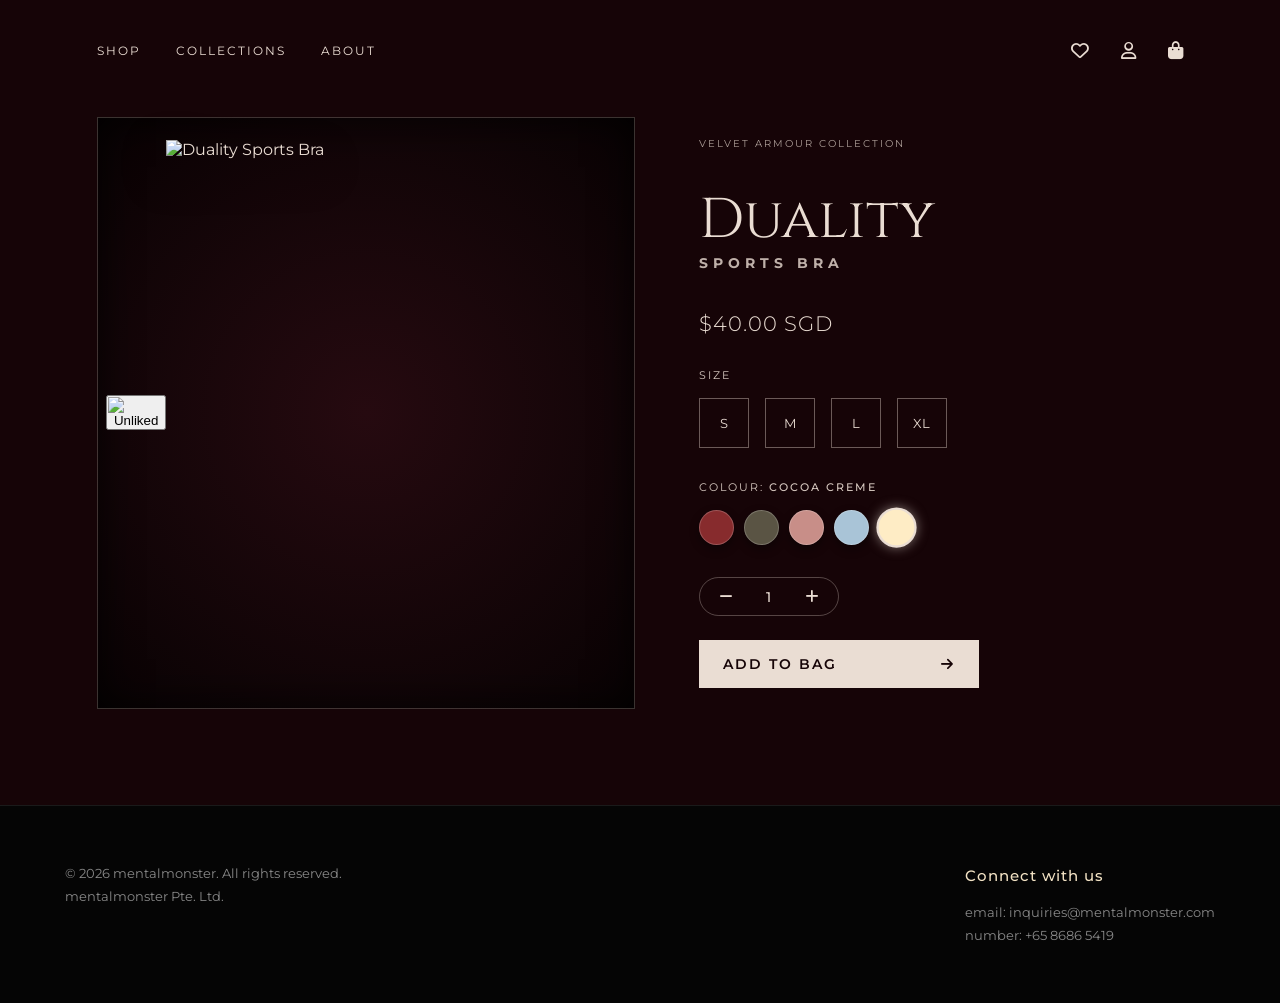
==== commit 7068ff2c: "Update product-01.html" ====
--- a/product-01.html
+++ b/product-01.html
@@ -36,7 +36,11 @@
                 <a href="index.html"><img src="https://res.cloudinary.com/bqio04wg/image/upload/v1792925301/logo_website_nbg.png" alt="Mental Monster Logo"></a>
             </div>
             <nav class="nav-right">
-                <a href="#" aria-label="Search"><i class="fa-solid fa-magnifying-glass"></i></a>
+                <!-- Replaced Search with Favourites -->
+                <a href="#" aria-label="Favourites" class="cart-icon-wrapper" id="open-favs">
+                    <i class="fa-regular fa-heart"></i>
+                    <span class="cart-badge fav-badge" id="header-fav-badge">0</span>
+                </a>
                 <a href="#" aria-label="Account"><i class="fa-regular fa-user"></i></a>
                 <a href="#" aria-label="Bag" class="cart-icon-wrapper" id="open-cart">
                     <i class="fa-solid fa-bag-shopping"></i>
@@ -47,11 +51,16 @@
 
         <main>
             <section class="product-section">
-                <!-- Product Gallery (Added WIP Overlay) -->
+                <!-- Product Gallery -->
                 <div class="product-gallery">
                     <div class="listing-image-container">
+                        <!-- Custom Favourites Button -->
+                        <button class="image-fav-btn" id="image-fav-btn" aria-label="Add to favourites">
+                            <img src="https://res.cloudinary.com/bqio04wg/image/upload/v1792933527/image-removebg-preview3.png" alt="Unliked" class="fav-icon-unliked">
+                            <img src="https://res.cloudinary.com/bqio04wg/image/upload/v1792933528/image-removebg-preview.png" alt="Liked" class="fav-icon-liked" style="display: none;">
+                        </button>
+                        
                         <img src="https://res.cloudinary.com/bqio04wg/image/upload/v1793001294/photo_2026-10-26_15-52-31-removebg-preview.png" alt="Duality Sports Bra" class="transparent-product-img" id="main-product-image">
-                        <div id="wip-overlay" class="wip-overlay">WIP</div>
                     </div>
                 </div>
                 
@@ -64,7 +73,6 @@
                     
                     <p class="price-clean">$40.00 SGD</p>
                     
-                    <!-- Size Selector -->
                     <div class="variant-selector">
                         <p class="variant-label">SIZE</p>
                         <div class="sizes" id="size-options">
@@ -75,26 +83,24 @@
                         </div>
                     </div>
 
-                    <!-- Dynamic Color Selector (No overlapping text) -->
                     <div class="variant-selector">
                         <p class="variant-label">COLOUR: <span id="color-label-display" style="color: var(--text-light); font-weight: 500;">COCOA CREME</span></p>
                         <div class="colors-container" id="color-options">
                             <div class="color-swatch round" style="background-color: #872B2D;" data-name="Dark Cherry" data-image="https://res.cloudinary.com/bqio04wg/image/upload/v1793040257/photo_2026-10-27_02-42-42-removebg-preview.png"></div>
-                            <div class="color-swatch round" style="background-color: #5A5444;" data-name="Olive Veil" data-image="WIP"></div>
+                            <!-- Updated Olive Veil Data Image URL -->
+                            <div class="color-swatch round" style="background-color: #5A5444;" data-name="Olive Veil" data-image="https://res.cloudinary.com/bqio04wg/image/upload/v1793081803/30b4ddd1-cedc-4910-bc84-a195e6891bca-removebg-preview.png"></div>
                             <div class="color-swatch round" style="background-color: #C88E88;" data-name="Rosewood" data-image="https://res.cloudinary.com/bqio04wg/image/upload/v1793040256/photo_2026-10-27_02-42-37-removebg-preview.png"></div>
                             <div class="color-swatch round" style="background-color: #A9C4D7;" data-name="Midnight Mist" data-image="https://res.cloudinary.com/bqio04wg/image/upload/v1793040257/photo_2026-10-27_02-42-44-removebg-preview.png"></div>
                             <div class="color-swatch round active" style="background-color: #FEECC5;" data-name="Cocoa Creme" data-image="https://res.cloudinary.com/bqio04wg/image/upload/v1793001294/photo_2026-10-26_15-52-31-removebg-preview.png"></div>
                         </div>
                     </div>
 
-                    <!-- Quantity Selector -->
                     <div class="qty-selector">
                         <button id="qty-minus"><i class="fa-solid fa-minus"></i></button>
                         <span id="qty-val">1</span>
                         <button id="qty-plus"><i class="fa-solid fa-plus"></i></button>
                     </div>
                     
-                    <!-- Error Message -->
                     <div id="selection-error" class="error-msg"></div>
                     
                     <button class="btn-add-bag" id="add-to-bag-btn">
@@ -148,7 +154,6 @@
         const sizeBtns = document.querySelectorAll('.size-btn');
         const colorSwatches = document.querySelectorAll('.color-swatch');
         const mainImage = document.getElementById('main-product-image');
-        const wipOverlay = document.getElementById('wip-overlay');
         const colorLabelDisplay = document.getElementById('color-label-display');
         const qtyMinus = document.getElementById('qty-minus');
         const qtyPlus = document.getElementById('qty-plus');
@@ -163,27 +168,19 @@
             });
         });
 
-        // Select Color, Update Dynamic Text, Swap Image & Handle WIP
+        // Select Color, Update Dynamic Text, Swap Image
         colorSwatches.forEach(swatch => {
             swatch.addEventListener('click', () => {
                 colorSwatches.forEach(s => s.classList.remove('active'));
                 swatch.classList.add('active');
                 selectedColor = swatch.getAttribute('data-name');
-                
-                // Update text label dynamically so it doesn't overlap
                 colorLabelDisplay.textContent = selectedColor.toUpperCase();
                 
                 const newImgSrc = swatch.getAttribute('data-image');
                 
                 mainImage.style.opacity = 0; 
                 setTimeout(() => {
-                    if (newImgSrc === 'WIP') {
-                        mainImage.src = '';
-                        wipOverlay.style.display = 'flex';
-                    } else {
-                        mainImage.src = newImgSrc;
-                        wipOverlay.style.display = 'none';
-                    }
+                    mainImage.src = newImgSrc;
                     mainImage.style.opacity = 1;
                 }, 200);
             });
@@ -201,6 +198,44 @@
             qtyVal.textContent = currentQty;
         });
 
+        // Interactive Favourites Button Logic
+        const favBtn = document.getElementById('image-fav-btn');
+        const favUnliked = favBtn.querySelector('.fav-icon-unliked');
+        const favLiked = favBtn.querySelector('.fav-icon-liked');
+        const headerFavBadge = document.getElementById('header-fav-badge');
+        let isFavourited = false;
+        let favCount = 0;
+
+        if (favBtn) {
+            favBtn.addEventListener('click', (e) => {
+                e.preventDefault();
+                isFavourited = !isFavourited;
+                
+                // Trigger animation
+                favBtn.classList.remove('animating');
+                void favBtn.offsetWidth; 
+                favBtn.classList.add('animating');
+                
+                if (isFavourited) {
+                    favUnliked.style.display = 'none';
+                    favLiked.style.display = 'block';
+                    favCount++;
+                } else {
+                    favUnliked.style.display = 'block';
+                    favLiked.style.display = 'none';
+                    favCount--;
+                }
+                
+                // Update badge in header
+                if (favCount > 0) {
+                    headerFavBadge.textContent = favCount;
+                    headerFavBadge.classList.add('active');
+                } else {
+                    headerFavBadge.classList.remove('active');
+                }
+            });
+        }
+
         // Add to Bag Logic
         const addToBagBtn = document.getElementById('add-to-bag-btn');
         const errorMsg = document.getElementById('selection-error');
@@ -226,9 +261,7 @@
             errorMsg.classList.remove('show');
 
             const activeSwatchSrc = document.querySelector('.color-swatch.active').getAttribute('data-image');
-            const cartImgSrc = activeSwatchSrc === 'WIP' ? 'https://res.cloudinary.com/bqio04wg/image/upload/v1792925301/logo_website_nbg.png' : activeSwatchSrc;
-
-            // Combine identical items if they share Name, Size, and Color
+
             const existingItemIndex = cart.findIndex(item => item.name === 'Duality Sports Bra' && item.size === selectedSize && item.color === selectedColor);
             
             if (existingItemIndex > -1) {
@@ -240,16 +273,14 @@
                     size: selectedSize,
                     color: selectedColor,
                     qty: currentQty,
-                    img: cartImgSrc
+                    img: activeSwatchSrc
                 });
             }
 
-            // Sum all quantities
             const totalItems = cart.reduce((sum, item) => sum + item.qty, 0);
-            cartBadge.textContent = '+' + totalItems;
+            cartBadge.textContent = totalItems;
             cartBadge.classList.add('active');
 
-            // Button Feedback
             const originalContent = addToBagBtn.innerHTML;
             addToBagBtn.innerHTML = '<span>ADDED!</span><i class="fa-solid fa-check"></i>';
             addToBagBtn.style.backgroundColor = 'var(--gold-accent)';
--- a/style.css
+++ b/style.css
@@ -11,6 +11,7 @@
     
     --font-ui: 'Montserrat', sans-serif;
     --font-serif: 'Cinzel', serif;
+    --font-script: 'Alex Brush', cursive; /* Restored for Homepage Card */
 }
 
 body {
@@ -43,7 +44,7 @@
 .lace-left { left: 0; background-position: left top; }
 .lace-right { right: 0; background-position: right top; }
 
-/* --- Safe Desktop Header (Absolute Centered Logo) --- */
+/* --- Safe Desktop Header --- */
 header {
     width: 100%; max-width: 1150px; margin: 0 auto; padding: 2.5rem 2rem 0.5rem;
     display: flex; justify-content: space-between; align-items: center;
@@ -54,14 +55,10 @@
 
 .logo-container {
     position: absolute; left: 50%; transform: translateX(-50%);
-    display: flex; justify-content: center; align-items: center;
-    pointer-events: none; 
+    display: flex; justify-content: center; align-items: center; pointer-events: none; 
 }
 .logo-container a { pointer-events: auto; }
-.logo-container img {
-    height: 250px; width: auto; max-width: 450px; object-fit: contain;
-    margin: -60px 0; display: block;
-}
+.logo-container img { height: 250px; width: auto; max-width: 450px; object-fit: contain; margin: -60px 0; display: block; }
 
 /* Dynamic Cart Badge */
 .cart-icon-wrapper { position: relative; display: inline-block; cursor: pointer; }
@@ -82,13 +79,9 @@
 .diamond-divider-container.small .diamond { font-size: 0.45rem; }
 .diamond-divider-container.small { margin: 0.85rem 0; }
 
-/* --- Hero Quote (Downsized & Cleaned) --- */
+/* --- Hero Quote --- */
 .hero-quote { text-align: center; margin: 2rem auto 3.5rem; max-width: 500px; position: relative; z-index: 2; }
-.hero-quote p { 
-    font-family: var(--font-ui); font-size: 0.85rem; font-style: normal; 
-    line-height: 1.6; letter-spacing: 1px; color: rgba(234, 221, 211, 0.75); 
-    margin: 1.2rem 0; text-transform: uppercase;
-}
+.hero-quote p { font-family: var(--font-ui); font-size: 0.85rem; font-style: normal; line-height: 1.6; letter-spacing: 1px; color: rgba(234, 221, 211, 0.75); margin: 1.2rem 0; text-transform: uppercase; }
 
 /* --- Collections Grid (Homepage Cards) --- */
 .collections-grid { display: grid; grid-template-columns: 1fr 1fr; gap: 1.75rem; width: 100%; margin: 0 auto; position: relative; z-index: 5; }
@@ -97,18 +90,18 @@
 .relentless-card { background-color: #0b0304; }
 .card-content.centered { margin: auto; text-align: center; display: flex; flex-direction: column; align-items: center; padding: 1rem; }
 
-.velvet-card { background: radial-gradient(circle at center, #260a10 0%, #080203 100%); position: relative; }
-.card-img-transparent {
-    position: absolute; top: 50%; left: 50%; transform: translate(-50%, -60%);
-    width: 85%; height: auto; filter: drop-shadow(0 15px 20px rgba(0,0,0,0.7));
-    z-index: 1; pointer-events: none; transition: opacity 0.2s ease;
+/* Velvet Armour Card restored to full image */
+.velvet-card {
+    background-image: url('https://res.cloudinary.com/bqio04wg/image/upload/v1792998861/photo_2026-10-26_15-13-56.jpg');
+    background-size: cover; 
+    background-position: center 20%; 
 }
 .card-content.bottom-aligned { margin-top: auto; text-align: center; padding: 0 1rem 3rem; z-index: 2; display: flex; flex-direction: column; align-items: center; width: 100%; position: relative; }
 
 .shadow-text h2, .shadow-text span, .shadow-text a, .shadow-text .diamond-divider-container { text-shadow: 0 3px 14px rgba(0,0,0,0.95), 0 1px 3px rgba(0,0,0,0.9); }
 .the-prefix { font-family: var(--font-ui); font-size: 0.7rem; letter-spacing: 3.5px; margin-bottom: 0.4rem; }
 .relentless-card h2 { font-family: var(--font-serif); font-size: 2.6rem; font-weight: 400; letter-spacing: 2px; }
-.clean-card-title { font-family: var(--font-serif); font-size: 3.5rem; font-weight: 400; line-height: 1; margin-bottom: 0.5rem; white-space: nowrap; }
+.script-font { font-family: var(--font-script); font-size: 4.2rem; font-weight: 400; line-height: 1; margin-bottom: 0.2rem; white-space: nowrap; }
 .card-subtitle { font-family: var(--font-ui); font-size: 0.72rem; letter-spacing: 3px; opacity: 0.85; }
 .shop-link { font-family: var(--font-ui); font-size: 0.72rem; letter-spacing: 3px; text-transform: uppercase; }
 
@@ -121,24 +114,31 @@
 
 /* --- PRODUCT PAGE UI --- */
 .product-section {
-    display: grid; grid-template-columns: 0.9fr 1.1fr; gap: 4rem;
+    display: grid; grid-template-columns: 1fr 0.9fr; gap: 4rem; /* Image container takes a bit more space */
     align-items: center; margin: 3rem 0 6rem; position: relative; z-index: 5;
 }
 
 .listing-image-container {
-    width: 100%; max-width: 450px; margin: 0 auto;
+    position: relative;
+    width: 100%; max-width: 550px; margin: 0 auto;
     background: radial-gradient(circle at center, #260a10 0%, #080203 100%);
     border: 1px solid var(--card-border);
     box-shadow: inset 0 0 40px rgba(0,0,0,0.8);
     display: flex; justify-content: center; align-items: center;
-    padding: 1.5rem; 
-}
-.transparent-product-img { width: 100%; height: auto; object-fit: contain; filter: drop-shadow(0 15px 20px rgba(0,0,0,0.6)); transition: opacity 0.2s ease; }
+    padding: 0.5rem; 
+    aspect-ratio: 1 / 1.1; /* slightly taller than a perfect square */
+}
+.transparent-product-img { width: 95%; height: 95%; object-fit: contain; filter: drop-shadow(0 15px 20px rgba(0,0,0,0.6)); transition: opacity 0.2s ease; }
+
+.wip-overlay {
+    display: none; position: absolute; inset: 0; align-items: center; justify-content: center;
+    font-family: var(--font-serif); font-size: 2rem; color: var(--text-light); letter-spacing: 5px;
+    text-shadow: 0 2px 10px rgba(0,0,0,0.8); z-index: 10;
+}
 
 .product-details { display: flex; flex-direction: column; align-items: flex-start; }
 .breadcrumb { font-size: 0.65rem; letter-spacing: 2px; margin-bottom: 2.5rem; opacity: 0.7; text-transform: uppercase; }
 
-/* Clean Simple Typography */
 .product-title-clean { font-family: var(--font-serif); font-size: 3.5rem; font-weight: 400; line-height: 1.1; margin-bottom: 0.2rem; color: var(--text-light); }
 .product-subtitle-clean { font-family: var(--font-ui); font-size: 0.85rem; letter-spacing: 5px; margin-bottom: 1.5rem; color: var(--text-light); opacity: 0.8; }
 .left-aligned { justify-content: flex-start; margin-left: 0; }
@@ -158,16 +158,14 @@
 .size-btn:hover { border-color: var(--gold-accent); }
 .size-btn.selected { background-color: var(--text-light); color: var(--bg-dark); border-color: var(--text-light); font-weight: 600; }
 
-/* Rounded Swatches with Labels */
-.colors-container { display: flex; gap: 1.25rem; align-items: flex-start; }
-.color-wrapper { display: flex; flex-direction: column; align-items: center; gap: 8px; width: 45px; text-align: center; }
+/* Clean Swatches */
+.colors-container { display: flex; gap: 10px; flex-wrap: wrap; }
 .color-swatch.round {
-    width: 32px; height: 32px; border-radius: 50%; border: 1px solid rgba(255,255,255,0.2);
+    width: 35px; height: 35px; border-radius: 50%; border: 1px solid rgba(255,255,255,0.2);
     cursor: pointer; transition: all 0.2s ease; box-shadow: 0 4px 10px rgba(0,0,0,0.4);
 }
 .color-swatch.round:hover { transform: scale(1.1); border-color: var(--text-light); }
 .color-swatch.round.active { border-color: var(--text-light); transform: scale(1.15); box-shadow: 0 0 10px rgba(234, 221, 211, 0.5); border-width: 2px; }
-.color-label { font-size: 0.5rem; text-transform: uppercase; line-height: 1.2; letter-spacing: 0.5px; opacity: 0.8; }
 
 /* Quantity Selector */
 .qty-selector {
@@ -186,7 +184,7 @@
 }
 .error-msg.show { height: 20px; opacity: 1; margin-bottom: 15px; }
 
-/* New Arrow Button Style */
+/* Add Bag Button */
 .btn-add-bag {
     background-color: var(--text-light); color: var(--bg-dark);
     border: none; width: 100%; max-width: 280px; padding: 1rem 1.5rem;
@@ -197,10 +195,7 @@
 .btn-add-bag:hover { background-color: var(--gold-accent); }
 
 /* --- CART DRAWER UI (Cream Colored) --- */
-.cart-overlay {
-    position: fixed; inset: 0; background: rgba(0,0,0,0.7);
-    z-index: 998; opacity: 0; visibility: hidden; transition: all 0.3s ease;
-}
+.cart-overlay { position: fixed; inset: 0; background: rgba(0,0,0,0.7); z-index: 998; opacity: 0; visibility: hidden; transition: all 0.3s ease; }
 .cart-overlay.show { opacity: 1; visibility: visible; }
 
 .cart-drawer {
@@ -244,12 +239,6 @@
 .connect-heading { color: var(--gold-accent); font-weight: 500; font-size: 0.95rem; margin-bottom: 0.75rem; letter-spacing: 1px; }
 .footer-right a { color: #888; }
 .footer-right a:hover { color: var(--text-light); }
-
-/* --- Modals --- */
-.modal { display: none; position: fixed; z-index: 100; left: 0; top: 0; width: 100%; height: 100%; background-color: rgba(0,0,0,0.85); backdrop-filter: blur(5px); justify-content: center; align-items: center; }
-.modal-content { background-color: #111; border: 1px solid var(--card-border); padding: 3rem; width: 90%; max-width: 800px; max-height: 85vh; overflow-y: auto; color: #ccc; position: relative; border-radius: 4px; }
-.close-btn { position: absolute; top: 1.5rem; right: 2rem; color: #fff; font-size: 2rem; cursor: pointer; }
-
 
 /* --- MOBILE OPTIMIZATION --- */
 @media (max-width: 768px) {
@@ -264,29 +253,28 @@
     .nav-left { grid-area: left; gap: 0.85rem; font-size: 0.62rem; letter-spacing: 1.5px; }
     .nav-right { grid-area: right; gap: 1rem; font-size: 0.95rem; }
     
-    .logo-container {
-        grid-area: logo; position: static; transform: none; 
-        width: 100%; padding-top: 0.25rem;
-    }
+    .logo-container { grid-area: logo; position: static; transform: none; width: 100%; padding-top: 0.25rem; }
     .logo-container img { height: 170px; margin: -45px auto; }
     
-    /* Fixed Mobile Background Visibility */
+    /* Fixed Mobile Background Visibility (Replaces Multiply with an opaque Lightened layer) */
     .lace-edge { 
-        width: 190px; 
-        background-size: 380px auto; 
+        width: 100vw; /* Scales ribbon across the screen so it's clearly visible */
+        background-size: cover; 
         mix-blend-mode: normal; 
-        opacity: 0.18; 
-        filter: brightness(2) contrast(1.2); 
+        opacity: 0.35; 
+        filter: brightness(1.2) contrast(1.1); 
     }
 
     /* Product Page UI Stacking -> Side-By-Side Mobile Fix */
     .product-section {
-        grid-template-columns: minmax(0, 1fr) minmax(0, 1.3fr); 
+        grid-template-columns: 1.1fr 0.9fr; /* Gives the image container the majority of the left side */
         gap: 0.75rem; margin-top: 1rem; margin-bottom: 4rem; padding: 0 0.25rem;
         align-items: flex-start;
     }
     
-    .listing-image-container { padding: 0.5rem; max-width: 100%; }
+    .listing-image-container { padding: 0; aspect-ratio: auto; height: 100%; } /* Stripped padding so image fills the box */
+    .transparent-product-img { width: 100%; height: auto; padding: 1rem; }
+    .wip-overlay { font-size: 1.2rem; }
     
     .product-details { align-items: flex-start; text-align: left; }
     .product-title-clean { font-size: 1.6rem; letter-spacing: 1px; }
@@ -302,25 +290,20 @@
     .size-btn { width: 32px; height: 32px; font-size: 0.65rem; }
     
     .colors-container { gap: 8px; flex-wrap: wrap; }
-    .color-wrapper { width: 35px; gap: 4px; }
     .color-swatch.round { width: 22px; height: 22px; }
-    .color-label { font-size: 0.4rem; }
 
     .qty-selector { width: 100px; padding: 0.4rem 0.8rem; border-radius: 20px; margin-bottom: 1rem; }
-    
     .btn-add-bag { max-width: 100%; padding: 0.85rem 1rem; font-size: 0.7rem; letter-spacing: 1.5px; }
 
     /* Homepage Cards */
     .collections-grid { grid-template-columns: 1fr 1fr; gap: 0.6rem; }
     .card { aspect-ratio: 3 / 4.3; }
-
-    .card-img-transparent { width: 95%; }
+    .velvet-card { background-size: 165%; background-position: center 65%; }
 
     .relentless-card h2 { font-size: clamp(1rem, 4.2vw, 1.35rem); letter-spacing: 1.5px; }
-    .clean-card-title { font-size: clamp(1.6rem, 7vw, 2.5rem); margin-bottom: 0.2rem; }
-    .the-prefix { font-size: 0.45rem; letter-spacing: 2px; margin-bottom: 0.2rem; line-height: 1.4; }
-    .card-subtitle { font-size: 0.55rem; letter-spacing: 3px; }
-    .shop-link { font-size: 0.48rem; letter-spacing: 1.5px; }
+    .script-font { font-size: clamp(1.4rem, 6vw, 2.1rem); white-space: nowrap; margin-bottom: 0.1rem; }
+    .the-prefix { font-size: 0.48rem; letter-spacing: 2px; margin-bottom: 0.25rem; }
+    .card-subtitle, .shop-link { font-size: 0.48rem; letter-spacing: 1.5px; }
     
     .diamond-divider-container.small { margin: 0.45rem 0; gap: 8px; }
     .diamond-divider-container.small .line-left, .diamond-divider-container.small .line-right { width: 14px; }
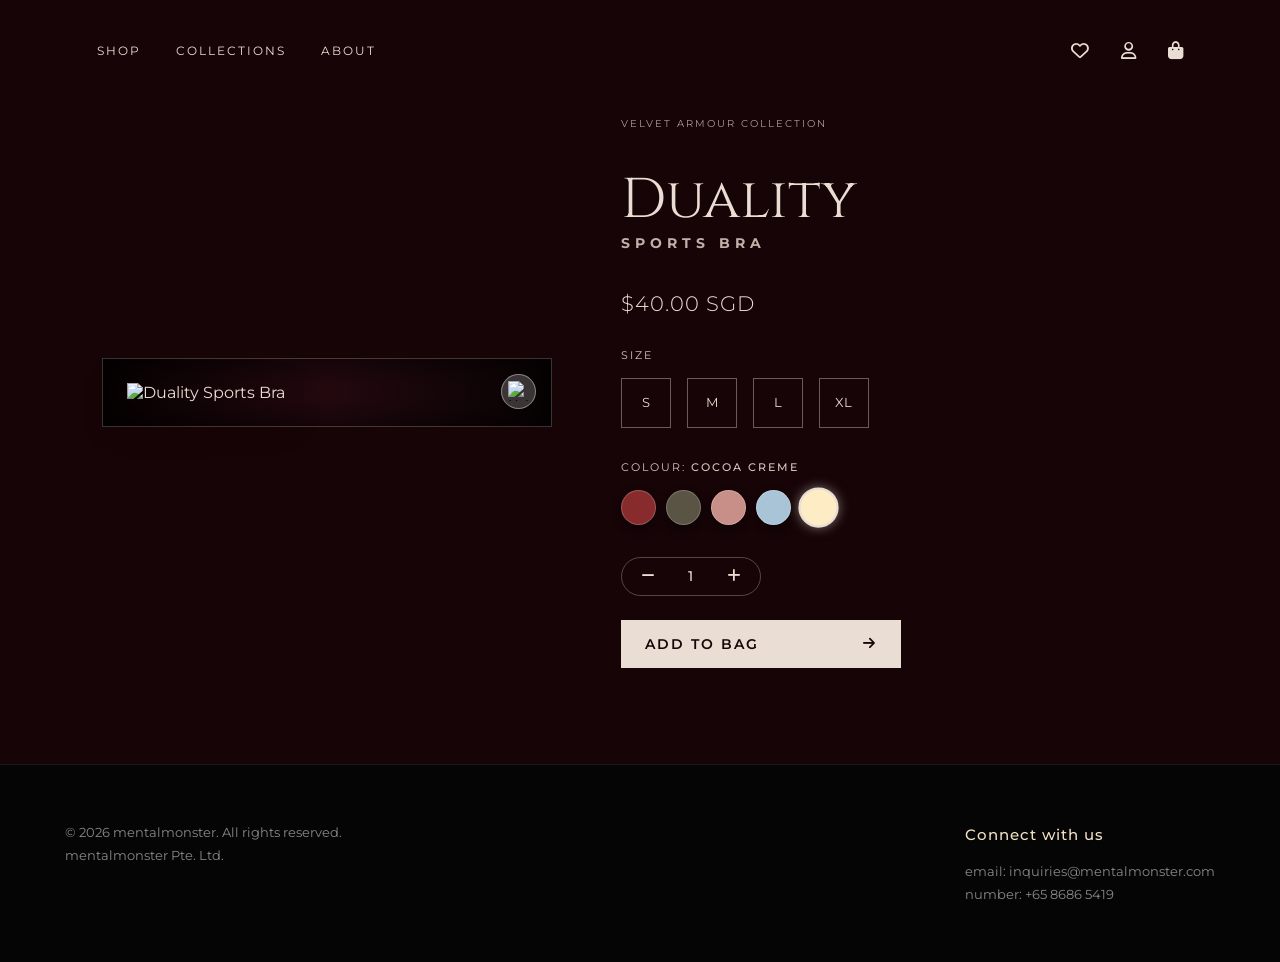
==== commit b9f81e7d: "Update product-01.html" ====
--- a/product-01.html
+++ b/product-01.html
@@ -6,6 +6,7 @@
     <title>Mental Monster | Duality Sports Bra</title>
     <link rel="stylesheet" href="style.css">
     
+    <!-- Google Fonts -->
     <link rel="preconnect" href="https://fonts.googleapis.com">
     <link rel="preconnect" href="https://fonts.gstatic.com" crossorigin>
     <link href="https://fonts.googleapis.com/css2?family=Cinzel:wght@400;600&family=Montserrat:wght@300;400;500;600&display=swap" rel="stylesheet">
@@ -36,7 +37,7 @@
                 <a href="index.html"><img src="https://res.cloudinary.com/bqio04wg/image/upload/v1792925301/logo_website_nbg.png" alt="Mental Monster Logo"></a>
             </div>
             <nav class="nav-right">
-                <!-- Replaced Search with Favourites -->
+                <!-- Favourites Menu Trigger -->
                 <a href="#" aria-label="Favourites" class="cart-icon-wrapper" id="open-favs">
                     <i class="fa-regular fa-heart"></i>
                     <span class="cart-badge fav-badge" id="header-fav-badge">0</span>
@@ -54,7 +55,7 @@
                 <!-- Product Gallery -->
                 <div class="product-gallery">
                     <div class="listing-image-container">
-                        <!-- Custom Favourites Button -->
+                        <!-- Favourites Button -->
                         <button class="image-fav-btn" id="image-fav-btn" aria-label="Add to favourites">
                             <img src="https://res.cloudinary.com/bqio04wg/image/upload/v1792933527/image-removebg-preview3.png" alt="Unliked" class="fav-icon-unliked">
                             <img src="https://res.cloudinary.com/bqio04wg/image/upload/v1792933528/image-removebg-preview.png" alt="Liked" class="fav-icon-liked" style="display: none;">
@@ -87,7 +88,6 @@
                         <p class="variant-label">COLOUR: <span id="color-label-display" style="color: var(--text-light); font-weight: 500;">COCOA CREME</span></p>
                         <div class="colors-container" id="color-options">
                             <div class="color-swatch round" style="background-color: #872B2D;" data-name="Dark Cherry" data-image="https://res.cloudinary.com/bqio04wg/image/upload/v1793040257/photo_2026-10-27_02-42-42-removebg-preview.png"></div>
-                            <!-- Updated Olive Veil Data Image URL -->
                             <div class="color-swatch round" style="background-color: #5A5444;" data-name="Olive Veil" data-image="https://res.cloudinary.com/bqio04wg/image/upload/v1793081803/30b4ddd1-cedc-4910-bc84-a195e6891bca-removebg-preview.png"></div>
                             <div class="color-swatch round" style="background-color: #C88E88;" data-name="Rosewood" data-image="https://res.cloudinary.com/bqio04wg/image/upload/v1793040256/photo_2026-10-27_02-42-37-removebg-preview.png"></div>
                             <div class="color-swatch round" style="background-color: #A9C4D7;" data-name="Midnight Mist" data-image="https://res.cloudinary.com/bqio04wg/image/upload/v1793040257/photo_2026-10-27_02-42-44-removebg-preview.png"></div>
@@ -137,11 +137,23 @@
             <p class="empty-cart-msg">Your bag is empty.</p>
         </div>
         <div class="cart-footer">
-            <div class="cart-total-row" id="cart-total-row" style="display:none; display: flex; justify-content: space-between; margin-bottom: 1rem; font-weight: 600; font-size: 1.2rem;">
+            <div class="cart-total-row" id="cart-total-row" style="display:none; justify-content: space-between; margin-bottom: 1rem; font-weight: 600; font-size: 1.2rem;">
                 <span>SUBTOTAL:</span>
                 <span id="cart-total-price">$0.00 SGD</span>
             </div>
             <button class="checkout-btn">CHECKOUT</button>
+        </div>
+    </div>
+
+    <!-- Cream Favourites Drawer -->
+    <div class="cart-overlay" id="fav-overlay"></div>
+    <div class="cart-drawer" id="fav-drawer">
+        <div class="cart-header">
+            <h2>FAVOURITES</h2>
+            <button id="close-favs">&times;</button>
+        </div>
+        <div id="fav-items-container" class="cart-items">
+            <p class="empty-cart-msg">Your favourites list is empty.</p>
         </div>
     </div>
 
@@ -150,6 +162,7 @@
         let selectedColor = 'Cocoa Creme'; 
         let currentQty = 1;
         let cart = [];
+        let favs = [];
 
         const sizeBtns = document.querySelectorAll('.size-btn');
         const colorSwatches = document.querySelectorAll('.color-swatch');
@@ -168,14 +181,14 @@
             });
         });
 
-        // Select Color, Update Dynamic Text, Swap Image
+        // Select Color and Swap Image
         colorSwatches.forEach(swatch => {
             swatch.addEventListener('click', () => {
                 colorSwatches.forEach(s => s.classList.remove('active'));
                 swatch.classList.add('active');
                 selectedColor = swatch.getAttribute('data-name');
+                
                 colorLabelDisplay.textContent = selectedColor.toUpperCase();
-                
                 const newImgSrc = swatch.getAttribute('data-image');
                 
                 mainImage.style.opacity = 0; 
@@ -186,7 +199,7 @@
             });
         });
 
-        // Quantity Math
+        // Quantity Logic
         qtyMinus.addEventListener('click', () => {
             if (currentQty > 1) {
                 currentQty--;
@@ -198,42 +211,65 @@
             qtyVal.textContent = currentQty;
         });
 
-        // Interactive Favourites Button Logic
+        // Favourites Logic
         const favBtn = document.getElementById('image-fav-btn');
         const favUnliked = favBtn.querySelector('.fav-icon-unliked');
         const favLiked = favBtn.querySelector('.fav-icon-liked');
         const headerFavBadge = document.getElementById('header-fav-badge');
         let isFavourited = false;
-        let favCount = 0;
-
-        if (favBtn) {
-            favBtn.addEventListener('click', (e) => {
-                e.preventDefault();
-                isFavourited = !isFavourited;
-                
-                // Trigger animation
-                favBtn.classList.remove('animating');
-                void favBtn.offsetWidth; 
-                favBtn.classList.add('animating');
-                
-                if (isFavourited) {
-                    favUnliked.style.display = 'none';
-                    favLiked.style.display = 'block';
-                    favCount++;
-                } else {
-                    favUnliked.style.display = 'block';
-                    favLiked.style.display = 'none';
-                    favCount--;
-                }
-                
-                // Update badge in header
-                if (favCount > 0) {
-                    headerFavBadge.textContent = favCount;
-                    headerFavBadge.classList.add('active');
-                } else {
-                    headerFavBadge.classList.remove('active');
-                }
-            });
+
+        favBtn.addEventListener('click', (e) => {
+            e.preventDefault();
+            isFavourited = !isFavourited;
+            
+            // Pop animation
+            favBtn.classList.remove('animating');
+            void favBtn.offsetWidth; 
+            favBtn.classList.add('animating');
+            
+            if (isFavourited) {
+                favUnliked.style.display = 'none';
+                favLiked.style.display = 'block';
+                
+                favs.push({
+                    id: 'duality-bra',
+                    name: 'Duality Sports Bra',
+                    price: '$40.00 SGD',
+                    img: 'https://res.cloudinary.com/bqio04wg/image/upload/v1792998861/photo_2026-10-26_15-13-56.jpg' // Default editorial image for fav list
+                });
+            } else {
+                favUnliked.style.display = 'block';
+                favLiked.style.display = 'none';
+                favs = favs.filter(item => item.id !== 'duality-bra');
+            }
+            
+            if (favs.length > 0) {
+                headerFavBadge.textContent = favs.length;
+                headerFavBadge.classList.add('active');
+            } else {
+                headerFavBadge.classList.remove('active');
+            }
+            
+            renderFavs();
+        });
+
+        function renderFavs() {
+            const container = document.getElementById('fav-items-container');
+            if (favs.length === 0) {
+                container.innerHTML = '<p class="empty-cart-msg">Your favourites list is empty.</p>';
+                return;
+            }
+            container.innerHTML = favs.map(item => `
+                <div class="cart-item">
+                    <div class="cart-item-img">
+                        <img src="${item.img}" alt="${item.name}">
+                    </div>
+                    <div class="cart-item-info">
+                        <h4>${item.name}</h4>
+                        <p class="cart-price">${item.price}</p>
+                    </div>
+                </div>
+            `).join('');
         }
 
         // Add to Bag Logic
@@ -259,9 +295,7 @@
             }
 
             errorMsg.classList.remove('show');
-
             const activeSwatchSrc = document.querySelector('.color-swatch.active').getAttribute('data-image');
-
             const existingItemIndex = cart.findIndex(item => item.name === 'Duality Sports Bra' && item.size === selectedSize && item.color === selectedColor);
             
             if (existingItemIndex > -1) {
@@ -278,7 +312,7 @@
             }
 
             const totalItems = cart.reduce((sum, item) => sum + item.qty, 0);
-            cartBadge.textContent = totalItems;
+            cartBadge.textContent = '+' + totalItems;
             cartBadge.classList.add('active');
 
             const originalContent = addToBagBtn.innerHTML;
@@ -321,7 +355,6 @@
             }
             
             let totalSum = 0;
-            
             cartItemsContainer.innerHTML = cart.map(item => {
                 totalSum += (item.price * item.qty);
                 return `
@@ -341,6 +374,22 @@
             cartTotalRow.style.display = 'flex';
             cartTotalPrice.textContent = '$' + totalSum.toFixed(2) + ' SGD';
         }
+
+        // Fav Drawer Control
+        const favDrawer = document.getElementById('fav-drawer');
+        const favOverlay = document.getElementById('fav-overlay');
+        const openFavBtn = document.getElementById('open-favs');
+        const closeFavBtn = document.getElementById('close-favs');
+
+        function toggleFavs() {
+            favDrawer.classList.toggle('open');
+            favOverlay.classList.toggle('show');
+        }
+
+        openFavBtn.addEventListener('click', (e) => { e.preventDefault(); toggleFavs(); });
+        closeFavBtn.addEventListener('click', toggleFavs);
+        favOverlay.addEventListener('click', toggleFavs);
+
     </script>
 </body>
 </html>
--- a/style.css
+++ b/style.css
@@ -11,7 +11,7 @@
     
     --font-ui: 'Montserrat', sans-serif;
     --font-serif: 'Cinzel', serif;
-    --font-script: 'Alex Brush', cursive; /* Restored for Homepage Card */
+    --font-script: 'Alex Brush', cursive; 
 }
 
 body {
@@ -60,7 +60,7 @@
 .logo-container a { pointer-events: auto; }
 .logo-container img { height: 250px; width: auto; max-width: 450px; object-fit: contain; margin: -60px 0; display: block; }
 
-/* Dynamic Cart Badge */
+/* Dynamic Icon Badges */
 .cart-icon-wrapper { position: relative; display: inline-block; cursor: pointer; }
 .cart-badge {
     position: absolute; top: -8px; right: -12px;
@@ -79,7 +79,7 @@
 .diamond-divider-container.small .diamond { font-size: 0.45rem; }
 .diamond-divider-container.small { margin: 0.85rem 0; }
 
-/* --- Hero Quote --- */
+/* --- Hero Quote (Downsized & Cleaned) --- */
 .hero-quote { text-align: center; margin: 2rem auto 3.5rem; max-width: 500px; position: relative; z-index: 2; }
 .hero-quote p { font-family: var(--font-ui); font-size: 0.85rem; font-style: normal; line-height: 1.6; letter-spacing: 1px; color: rgba(234, 221, 211, 0.75); margin: 1.2rem 0; text-transform: uppercase; }
 
@@ -90,18 +90,18 @@
 .relentless-card { background-color: #0b0304; }
 .card-content.centered { margin: auto; text-align: center; display: flex; flex-direction: column; align-items: center; padding: 1rem; }
 
-/* Velvet Armour Card restored to full image */
-.velvet-card {
-    background-image: url('https://res.cloudinary.com/bqio04wg/image/upload/v1792998861/photo_2026-10-26_15-13-56.jpg');
-    background-size: cover; 
-    background-position: center 20%; 
+.velvet-card { background: radial-gradient(circle at center, #260a10 0%, #080203 100%); position: relative; }
+.card-img-transparent {
+    position: absolute; top: 50%; left: 50%; transform: translate(-50%, -60%);
+    width: 85%; height: auto; filter: drop-shadow(0 15px 20px rgba(0,0,0,0.7));
+    z-index: 1; pointer-events: none; transition: opacity 0.2s ease;
 }
 .card-content.bottom-aligned { margin-top: auto; text-align: center; padding: 0 1rem 3rem; z-index: 2; display: flex; flex-direction: column; align-items: center; width: 100%; position: relative; }
 
 .shadow-text h2, .shadow-text span, .shadow-text a, .shadow-text .diamond-divider-container { text-shadow: 0 3px 14px rgba(0,0,0,0.95), 0 1px 3px rgba(0,0,0,0.9); }
 .the-prefix { font-family: var(--font-ui); font-size: 0.7rem; letter-spacing: 3.5px; margin-bottom: 0.4rem; }
 .relentless-card h2 { font-family: var(--font-serif); font-size: 2.6rem; font-weight: 400; letter-spacing: 2px; }
-.script-font { font-family: var(--font-script); font-size: 4.2rem; font-weight: 400; line-height: 1; margin-bottom: 0.2rem; white-space: nowrap; }
+.clean-card-title { font-family: var(--font-serif); font-size: 3.5rem; font-weight: 400; line-height: 1; margin-bottom: 0.5rem; white-space: nowrap; }
 .card-subtitle { font-family: var(--font-ui); font-size: 0.72rem; letter-spacing: 3px; opacity: 0.85; }
 .shop-link { font-family: var(--font-ui); font-size: 0.72rem; letter-spacing: 3px; text-transform: uppercase; }
 
@@ -114,31 +114,59 @@
 
 /* --- PRODUCT PAGE UI --- */
 .product-section {
-    display: grid; grid-template-columns: 1fr 0.9fr; gap: 4rem; /* Image container takes a bit more space */
+    display: grid; grid-template-columns: 0.9fr 1.1fr; gap: 4rem;
     align-items: center; margin: 3rem 0 6rem; position: relative; z-index: 5;
 }
 
 .listing-image-container {
-    position: relative;
-    width: 100%; max-width: 550px; margin: 0 auto;
+    position: relative; /* Added for absolute positioning of Fav btn */
+    width: 100%; max-width: 450px; margin: 0 auto;
     background: radial-gradient(circle at center, #260a10 0%, #080203 100%);
     border: 1px solid var(--card-border);
     box-shadow: inset 0 0 40px rgba(0,0,0,0.8);
     display: flex; justify-content: center; align-items: center;
-    padding: 0.5rem; 
-    aspect-ratio: 1 / 1.1; /* slightly taller than a perfect square */
-}
-.transparent-product-img { width: 95%; height: 95%; object-fit: contain; filter: drop-shadow(0 15px 20px rgba(0,0,0,0.6)); transition: opacity 0.2s ease; }
-
-.wip-overlay {
-    display: none; position: absolute; inset: 0; align-items: center; justify-content: center;
-    font-family: var(--font-serif); font-size: 2rem; color: var(--text-light); letter-spacing: 5px;
-    text-shadow: 0 2px 10px rgba(0,0,0,0.8); z-index: 10;
+    padding: 1.5rem; 
+}
+.transparent-product-img { width: 100%; height: auto; object-fit: contain; filter: drop-shadow(0 15px 20px rgba(0,0,0,0.6)); transition: opacity 0.2s ease; }
+
+/* Favourites Button Overlay */
+.image-fav-btn {
+    position: absolute;
+    top: 15px;
+    right: 15px;
+    width: 35px;
+    height: 35px;
+    background: rgba(255, 255, 255, 0.2); 
+    backdrop-filter: blur(4px);
+    border-radius: 50%;
+    border: 1px solid rgba(255, 255, 255, 0.4);
+    display: flex;
+    justify-content: center;
+    align-items: center;
+    cursor: pointer;
+    z-index: 15;
+    transition: transform 0.2s ease, background 0.2s ease;
+}
+.image-fav-btn:hover { background: rgba(255, 255, 255, 0.3); }
+.image-fav-btn img {
+    width: 20px;
+    height: 20px;
+    object-fit: contain;
+    transition: transform 0.3s cubic-bezier(0.175, 0.885, 0.32, 1.275);
+}
+.image-fav-btn.animating img {
+    animation: heartPop 0.4s ease;
+}
+@keyframes heartPop {
+    0% { transform: scale(1); }
+    50% { transform: scale(1.4); }
+    100% { transform: scale(1); }
 }
 
 .product-details { display: flex; flex-direction: column; align-items: flex-start; }
 .breadcrumb { font-size: 0.65rem; letter-spacing: 2px; margin-bottom: 2.5rem; opacity: 0.7; text-transform: uppercase; }
 
+/* Clean Simple Typography */
 .product-title-clean { font-family: var(--font-serif); font-size: 3.5rem; font-weight: 400; line-height: 1.1; margin-bottom: 0.2rem; color: var(--text-light); }
 .product-subtitle-clean { font-family: var(--font-ui); font-size: 0.85rem; letter-spacing: 5px; margin-bottom: 1.5rem; color: var(--text-light); opacity: 0.8; }
 .left-aligned { justify-content: flex-start; margin-left: 0; }
@@ -158,7 +186,7 @@
 .size-btn:hover { border-color: var(--gold-accent); }
 .size-btn.selected { background-color: var(--text-light); color: var(--bg-dark); border-color: var(--text-light); font-weight: 600; }
 
-/* Clean Swatches */
+/* Rounded Swatches with Labels */
 .colors-container { display: flex; gap: 10px; flex-wrap: wrap; }
 .color-swatch.round {
     width: 35px; height: 35px; border-radius: 50%; border: 1px solid rgba(255,255,255,0.2);
@@ -184,7 +212,7 @@
 }
 .error-msg.show { height: 20px; opacity: 1; margin-bottom: 15px; }
 
-/* Add Bag Button */
+/* New Arrow Button Style */
 .btn-add-bag {
     background-color: var(--text-light); color: var(--bg-dark);
     border: none; width: 100%; max-width: 280px; padding: 1rem 1.5rem;
@@ -195,7 +223,10 @@
 .btn-add-bag:hover { background-color: var(--gold-accent); }
 
 /* --- CART DRAWER UI (Cream Colored) --- */
-.cart-overlay { position: fixed; inset: 0; background: rgba(0,0,0,0.7); z-index: 998; opacity: 0; visibility: hidden; transition: all 0.3s ease; }
+.cart-overlay {
+    position: fixed; inset: 0; background: rgba(0,0,0,0.7);
+    z-index: 998; opacity: 0; visibility: hidden; transition: all 0.3s ease;
+}
 .cart-overlay.show { opacity: 1; visibility: visible; }
 
 .cart-drawer {
@@ -239,6 +270,12 @@
 .connect-heading { color: var(--gold-accent); font-weight: 500; font-size: 0.95rem; margin-bottom: 0.75rem; letter-spacing: 1px; }
 .footer-right a { color: #888; }
 .footer-right a:hover { color: var(--text-light); }
+
+/* --- Modals --- */
+.modal { display: none; position: fixed; z-index: 100; left: 0; top: 0; width: 100%; height: 100%; background-color: rgba(0,0,0,0.85); backdrop-filter: blur(5px); justify-content: center; align-items: center; }
+.modal-content { background-color: #111; border: 1px solid var(--card-border); padding: 3rem; width: 90%; max-width: 800px; max-height: 85vh; overflow-y: auto; color: #ccc; position: relative; border-radius: 4px; }
+.close-btn { position: absolute; top: 1.5rem; right: 2rem; color: #fff; font-size: 2rem; cursor: pointer; }
+
 
 /* --- MOBILE OPTIMIZATION --- */
 @media (max-width: 768px) {
@@ -256,32 +293,31 @@
     .logo-container { grid-area: logo; position: static; transform: none; width: 100%; padding-top: 0.25rem; }
     .logo-container img { height: 170px; margin: -45px auto; }
     
-    /* Fixed Mobile Background Visibility (Replaces Multiply with an opaque Lightened layer) */
+    /* Fixed Mobile Background Visibility */
     .lace-edge { 
-        width: 100vw; /* Scales ribbon across the screen so it's clearly visible */
+        width: 100vw; 
         background-size: cover; 
         mix-blend-mode: normal; 
-        opacity: 0.35; 
-        filter: brightness(1.2) contrast(1.1); 
+        opacity: 0.18; 
+        filter: brightness(2) contrast(1.2); 
     }
 
-    /* Product Page UI Stacking -> Side-By-Side Mobile Fix */
+    /* Product Page UI Stacking -> Center Aligned */
     .product-section {
-        grid-template-columns: 1.1fr 0.9fr; /* Gives the image container the majority of the left side */
+        grid-template-columns: minmax(0, 1.1fr) minmax(0, 0.9fr); 
         gap: 0.75rem; margin-top: 1rem; margin-bottom: 4rem; padding: 0 0.25rem;
-        align-items: flex-start;
+        align-items: center; /* PERFECT VERTICAL ALIGNMENT BETWEEN IMAGE AND TEXT */
     }
     
-    .listing-image-container { padding: 0; aspect-ratio: auto; height: 100%; } /* Stripped padding so image fills the box */
+    .listing-image-container { padding: 0; aspect-ratio: auto; height: 100%; } 
     .transparent-product-img { width: 100%; height: auto; padding: 1rem; }
-    .wip-overlay { font-size: 1.2rem; }
     
     .product-details { align-items: flex-start; text-align: left; }
-    .product-title-clean { font-size: 1.6rem; letter-spacing: 1px; }
-    .product-subtitle-clean { font-size: 0.6rem; letter-spacing: 3px; margin-bottom: 1rem; }
+    .product-title-clean { font-size: 1.6rem; letter-spacing: 1px; margin-bottom: 0.1rem; }
+    .product-subtitle-clean { font-size: 0.55rem; letter-spacing: 3px; margin-bottom: 1rem; }
     .breadcrumb { font-size: 0.45rem; margin-bottom: 0.8rem; }
     
-    .price-clean { font-size: 1.1rem; margin: 0 0 1.2rem; }
+    .price-clean { font-size: 1rem; margin: 0 0 1rem; }
     
     .variant-selector { margin-bottom: 1rem; }
     .variant-label { font-size: 0.55rem; margin-bottom: 0.5rem; }
@@ -293,17 +329,17 @@
     .color-swatch.round { width: 22px; height: 22px; }
 
     .qty-selector { width: 100px; padding: 0.4rem 0.8rem; border-radius: 20px; margin-bottom: 1rem; }
-    .btn-add-bag { max-width: 100%; padding: 0.85rem 1rem; font-size: 0.7rem; letter-spacing: 1.5px; }
+    .btn-add-bag { max-width: 100%; padding: 0.85rem 1rem; font-size: 0.7rem; letter-spacing: 1.5px; margin-top: 0.5rem; }
 
     /* Homepage Cards */
     .collections-grid { grid-template-columns: 1fr 1fr; gap: 0.6rem; }
     .card { aspect-ratio: 3 / 4.3; }
-    .velvet-card { background-size: 165%; background-position: center 65%; }
 
     .relentless-card h2 { font-size: clamp(1rem, 4.2vw, 1.35rem); letter-spacing: 1.5px; }
-    .script-font { font-size: clamp(1.4rem, 6vw, 2.1rem); white-space: nowrap; margin-bottom: 0.1rem; }
-    .the-prefix { font-size: 0.48rem; letter-spacing: 2px; margin-bottom: 0.25rem; }
-    .card-subtitle, .shop-link { font-size: 0.48rem; letter-spacing: 1.5px; }
+    .clean-card-title { font-size: clamp(1.6rem, 7vw, 2.5rem); margin-bottom: 0.2rem; }
+    .the-prefix { font-size: 0.45rem; letter-spacing: 2px; margin-bottom: 0.2rem; line-height: 1.4; }
+    .card-subtitle { font-size: 0.55rem; letter-spacing: 3px; }
+    .shop-link { font-size: 0.48rem; letter-spacing: 1.5px; }
     
     .diamond-divider-container.small { margin: 0.45rem 0; gap: 8px; }
     .diamond-divider-container.small .line-left, .diamond-divider-container.small .line-right { width: 14px; }
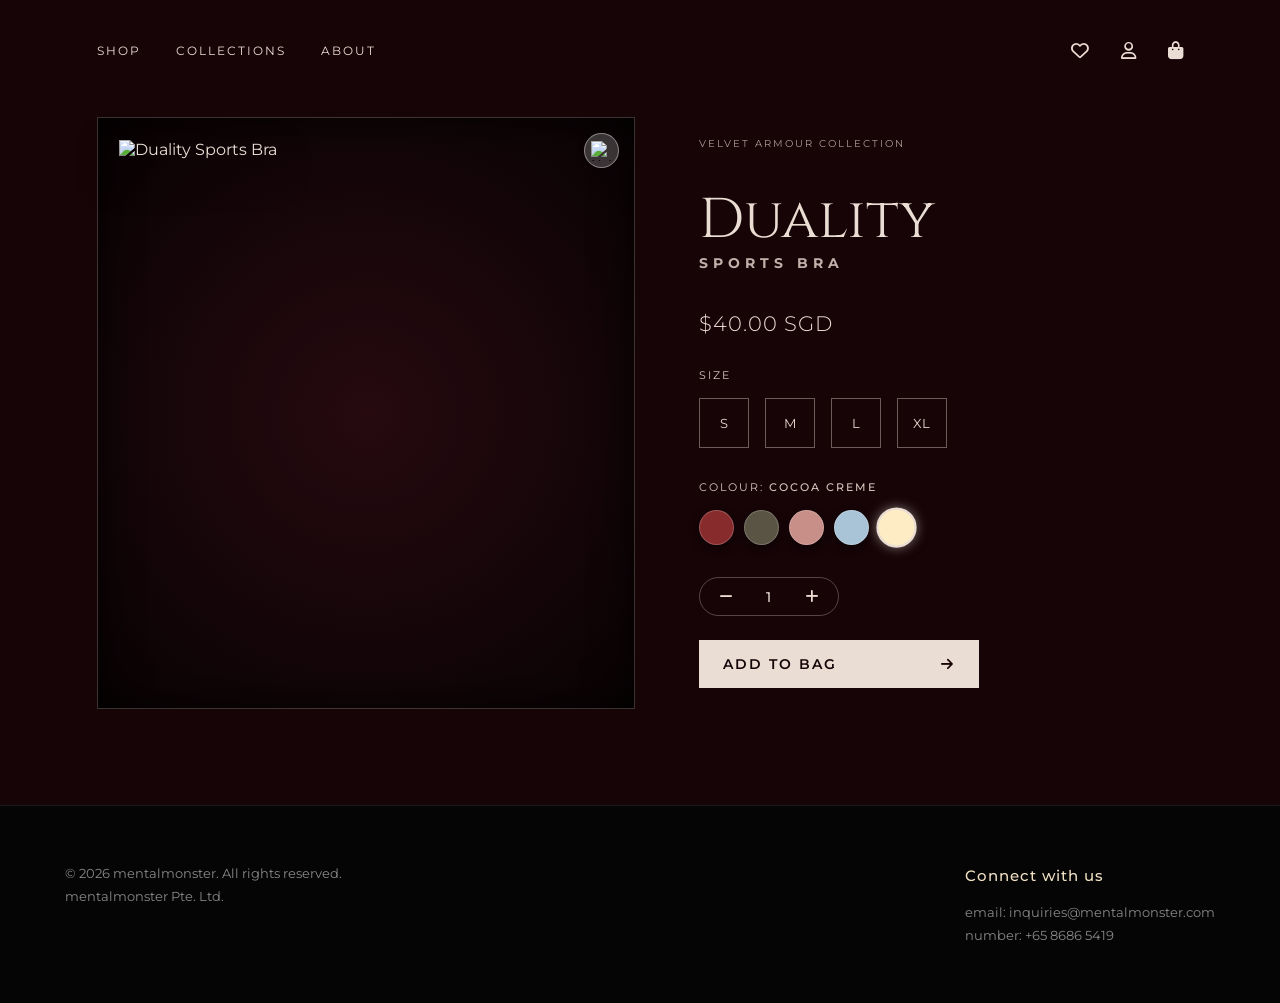
==== commit 590bf7d9: "Update product-01.html" ====
--- a/product-01.html
+++ b/product-01.html
@@ -6,7 +6,6 @@
     <title>Mental Monster | Duality Sports Bra</title>
     <link rel="stylesheet" href="style.css">
     
-    <!-- Google Fonts -->
     <link rel="preconnect" href="https://fonts.googleapis.com">
     <link rel="preconnect" href="https://fonts.gstatic.com" crossorigin>
     <link href="https://fonts.googleapis.com/css2?family=Cinzel:wght@400;600&family=Montserrat:wght@300;400;500;600&display=swap" rel="stylesheet">
@@ -37,7 +36,6 @@
                 <a href="index.html"><img src="https://res.cloudinary.com/bqio04wg/image/upload/v1792925301/logo_website_nbg.png" alt="Mental Monster Logo"></a>
             </div>
             <nav class="nav-right">
-                <!-- Favourites Menu Trigger -->
                 <a href="#" aria-label="Favourites" class="cart-icon-wrapper" id="open-favs">
                     <i class="fa-regular fa-heart"></i>
                     <span class="cart-badge fav-badge" id="header-fav-badge">0</span>
@@ -67,7 +65,7 @@
                 
                 <!-- Product Info -->
                 <div class="product-details">
-                    <div class="breadcrumb"><span>VELVET ARMOUR COLLECTION</span></div>
+                    <div class="breadcrumb">VELVET ARMOUR COLLECTION</div>
                     
                     <h1 class="product-title-clean">Duality</h1>
                     <h2 class="product-subtitle-clean">SPORTS BRA</h2>
@@ -133,11 +131,9 @@
             <h2>YOUR BAG</h2>
             <button id="close-cart">&times;</button>
         </div>
-        <div id="cart-items-container" class="cart-items">
-            <p class="empty-cart-msg">Your bag is empty.</p>
-        </div>
+        <div id="cart-items-container" class="cart-items"></div>
         <div class="cart-footer">
-            <div class="cart-total-row" id="cart-total-row" style="display:none; justify-content: space-between; margin-bottom: 1rem; font-weight: 600; font-size: 1.2rem;">
+            <div class="cart-total-row" id="cart-total-row" style="display:none; display: flex; justify-content: space-between; margin-bottom: 1rem; font-weight: 600; font-size: 1.2rem;">
                 <span>SUBTOTAL:</span>
                 <span id="cart-total-price">$0.00 SGD</span>
             </div>
@@ -152,18 +148,55 @@
             <h2>FAVOURITES</h2>
             <button id="close-favs">&times;</button>
         </div>
-        <div id="fav-items-container" class="cart-items">
-            <p class="empty-cart-msg">Your favourites list is empty.</p>
-        </div>
+        <div id="fav-items-container" class="cart-items"></div>
     </div>
 
     <script>
+        // Shared Memory (LocalStorage)
+        let cart = JSON.parse(localStorage.getItem('mm_cart')) || [];
+        let favs = JSON.parse(localStorage.getItem('mm_favs')) || [];
+        
         let selectedSize = null;
         let selectedColor = 'Cocoa Creme'; 
         let currentQty = 1;
-        let cart = [];
-        let favs = [];
-
+        let isFavourited = favs.some(f => f.id === 'duality-bra'); // Check on load
+
+        const headerFavBadge = document.getElementById('header-fav-badge');
+        const cartBadge = document.getElementById('cart-badge');
+        const favBtn = document.getElementById('image-fav-btn');
+        const favUnliked = favBtn.querySelector('.fav-icon-unliked');
+        const favLiked = favBtn.querySelector('.fav-icon-liked');
+
+        // Init Data & UI State
+        function saveData() {
+            localStorage.setItem('mm_cart', JSON.stringify(cart));
+            localStorage.setItem('mm_favs', JSON.stringify(favs));
+            updateBadges();
+        }
+
+        function updateBadges() {
+            const totalItems = cart.reduce((sum, item) => sum + item.qty, 0);
+            if (totalItems > 0) {
+                cartBadge.textContent = totalItems;
+                cartBadge.classList.add('active');
+            } else {
+                cartBadge.classList.remove('active');
+            }
+
+            if (favs.length > 0) {
+                headerFavBadge.textContent = favs.length;
+                headerFavBadge.classList.add('active');
+            } else {
+                headerFavBadge.classList.remove('active');
+            }
+        }
+
+        if (isFavourited) {
+            favUnliked.style.display = 'none';
+            favLiked.style.display = 'block';
+        }
+
+        // UI Selectors
         const sizeBtns = document.querySelectorAll('.size-btn');
         const colorSwatches = document.querySelectorAll('.color-swatch');
         const mainImage = document.getElementById('main-product-image');
@@ -172,7 +205,6 @@
         const qtyPlus = document.getElementById('qty-plus');
         const qtyVal = document.getElementById('qty-val');
         
-        // Select Size
         sizeBtns.forEach(btn => {
             btn.addEventListener('click', () => {
                 sizeBtns.forEach(b => b.classList.remove('selected'));
@@ -181,13 +213,11 @@
             });
         });
 
-        // Select Color and Swap Image
         colorSwatches.forEach(swatch => {
             swatch.addEventListener('click', () => {
                 colorSwatches.forEach(s => s.classList.remove('active'));
                 swatch.classList.add('active');
                 selectedColor = swatch.getAttribute('data-name');
-                
                 colorLabelDisplay.textContent = selectedColor.toUpperCase();
                 const newImgSrc = swatch.getAttribute('data-image');
                 
@@ -199,30 +229,14 @@
             });
         });
 
-        // Quantity Logic
-        qtyMinus.addEventListener('click', () => {
-            if (currentQty > 1) {
-                currentQty--;
-                qtyVal.textContent = currentQty;
-            }
-        });
-        qtyPlus.addEventListener('click', () => {
-            currentQty++;
-            qtyVal.textContent = currentQty;
-        });
-
-        // Favourites Logic
-        const favBtn = document.getElementById('image-fav-btn');
-        const favUnliked = favBtn.querySelector('.fav-icon-unliked');
-        const favLiked = favBtn.querySelector('.fav-icon-liked');
-        const headerFavBadge = document.getElementById('header-fav-badge');
-        let isFavourited = false;
-
+        qtyMinus.addEventListener('click', () => { if (currentQty > 1) { currentQty--; qtyVal.textContent = currentQty; }});
+        qtyPlus.addEventListener('click', () => { currentQty++; qtyVal.textContent = currentQty; });
+
+        // Favourites Image Button Logic
         favBtn.addEventListener('click', (e) => {
             e.preventDefault();
             isFavourited = !isFavourited;
             
-            // Pop animation
             favBtn.classList.remove('animating');
             void favBtn.offsetWidth; 
             favBtn.classList.add('animating');
@@ -230,12 +244,11 @@
             if (isFavourited) {
                 favUnliked.style.display = 'none';
                 favLiked.style.display = 'block';
-                
                 favs.push({
                     id: 'duality-bra',
                     name: 'Duality Sports Bra',
                     price: '$40.00 SGD',
-                    img: 'https://res.cloudinary.com/bqio04wg/image/upload/v1792998861/photo_2026-10-26_15-13-56.jpg' // Default editorial image for fav list
+                    img: 'https://res.cloudinary.com/bqio04wg/image/upload/v1793001294/photo_2026-10-26_15-52-31-removebg-preview.png' 
                 });
             } else {
                 favUnliked.style.display = 'block';
@@ -243,77 +256,36 @@
                 favs = favs.filter(item => item.id !== 'duality-bra');
             }
             
-            if (favs.length > 0) {
-                headerFavBadge.textContent = favs.length;
-                headerFavBadge.classList.add('active');
-            } else {
-                headerFavBadge.classList.remove('active');
-            }
-            
+            saveData();
             renderFavs();
         });
-
-        function renderFavs() {
-            const container = document.getElementById('fav-items-container');
-            if (favs.length === 0) {
-                container.innerHTML = '<p class="empty-cart-msg">Your favourites list is empty.</p>';
-                return;
-            }
-            container.innerHTML = favs.map(item => `
-                <div class="cart-item">
-                    <div class="cart-item-img">
-                        <img src="${item.img}" alt="${item.name}">
-                    </div>
-                    <div class="cart-item-info">
-                        <h4>${item.name}</h4>
-                        <p class="cart-price">${item.price}</p>
-                    </div>
-                </div>
-            `).join('');
-        }
 
         // Add to Bag Logic
         const addToBagBtn = document.getElementById('add-to-bag-btn');
         const errorMsg = document.getElementById('selection-error');
-        const cartBadge = document.getElementById('cart-badge');
         let errorTimeout;
 
         addToBagBtn.addEventListener('click', () => {
             if (!selectedSize || !selectedColor) {
-                let msg = 'Please select a size and colour.';
-                if (!selectedSize && selectedColor) msg = 'Please select a size.';
-                if (selectedSize && !selectedColor) msg = 'Please select a colour.';
-
-                errorMsg.textContent = msg;
+                errorMsg.textContent = (!selectedSize && selectedColor) ? 'Please select a size.' : 
+                                       (selectedSize && !selectedColor) ? 'Please select a colour.' : 'Please select a size and colour.';
                 errorMsg.classList.add('show');
-                
                 clearTimeout(errorTimeout);
-                errorTimeout = setTimeout(() => {
-                    errorMsg.classList.remove('show');
-                }, 4000);
+                errorTimeout = setTimeout(() => errorMsg.classList.remove('show'), 4000);
                 return;
             }
-
             errorMsg.classList.remove('show');
+
             const activeSwatchSrc = document.querySelector('.color-swatch.active').getAttribute('data-image');
-            const existingItemIndex = cart.findIndex(item => item.name === 'Duality Sports Bra' && item.size === selectedSize && item.color === selectedColor);
+            const existingIndex = cart.findIndex(i => i.name === 'Duality Sports Bra' && i.size === selectedSize && i.color === selectedColor);
             
-            if (existingItemIndex > -1) {
-                cart[existingItemIndex].qty += currentQty;
+            if (existingIndex > -1) {
+                cart[existingIndex].qty += currentQty;
             } else {
-                cart.push({
-                    name: 'Duality Sports Bra',
-                    price: 40.00,
-                    size: selectedSize,
-                    color: selectedColor,
-                    qty: currentQty,
-                    img: activeSwatchSrc
-                });
-            }
-
-            const totalItems = cart.reduce((sum, item) => sum + item.qty, 0);
-            cartBadge.textContent = '+' + totalItems;
-            cartBadge.classList.add('active');
+                cart.push({ name: 'Duality Sports Bra', price: 40.00, size: selectedSize, color: selectedColor, qty: currentQty, img: activeSwatchSrc });
+            }
+
+            saveData();
 
             const originalContent = addToBagBtn.innerHTML;
             addToBagBtn.innerHTML = '<span>ADDED!</span><i class="fa-solid fa-check"></i>';
@@ -329,23 +301,50 @@
             renderCart();
         });
 
-        // Cart Drawer Control
+        // Drawer Controls
         const cartDrawer = document.getElementById('cart-drawer');
         const cartOverlay = document.getElementById('cart-overlay');
         const openCartBtn = document.getElementById('open-cart');
         const closeCartBtn = document.getElementById('close-cart');
+        
+        const favDrawer = document.getElementById('fav-drawer');
+        const favOverlay = document.getElementById('fav-overlay');
+        const openFavBtn = document.getElementById('open-favs');
+        const closeFavBtn = document.getElementById('close-favs');
+
+        function toggleCart() { cartDrawer.classList.toggle('open'); cartOverlay.classList.toggle('show'); renderCart(); }
+        function toggleFavs() { favDrawer.classList.toggle('open'); favOverlay.classList.toggle('show'); renderFavs(); }
+
+        openCartBtn.addEventListener('click', (e) => { e.preventDefault(); toggleCart(); });
+        closeCartBtn.addEventListener('click', toggleCart);
+        cartOverlay.addEventListener('click', toggleCart);
+
+        openFavBtn.addEventListener('click', (e) => { e.preventDefault(); toggleFavs(); });
+        closeFavBtn.addEventListener('click', toggleFavs);
+        favOverlay.addEventListener('click', toggleFavs);
+
+        // Rendering & Swipe Logic
         const cartItemsContainer = document.getElementById('cart-items-container');
         const cartTotalRow = document.getElementById('cart-total-row');
         const cartTotalPrice = document.getElementById('cart-total-price');
-
-        function toggleCart() {
-            cartDrawer.classList.toggle('open');
-            cartOverlay.classList.toggle('show');
-        }
-
-        openCartBtn.addEventListener('click', (e) => { e.preventDefault(); toggleCart(); });
-        closeCartBtn.addEventListener('click', toggleCart);
-        cartOverlay.addEventListener('click', toggleCart);
+        const favItemsContainer = document.getElementById('fav-items-container');
+
+        function removeCartItem(index) {
+            cart.splice(index, 1);
+            saveData();
+            renderCart();
+        }
+
+        function removeFavItem(id) {
+            favs = favs.filter(item => item.id !== id);
+            if (id === 'duality-bra') {
+                isFavourited = false;
+                favUnliked.style.display = 'block';
+                favLiked.style.display = 'none';
+            }
+            saveData();
+            renderFavs();
+        }
 
         function renderCart() {
             if (cart.length === 0) {
@@ -353,43 +352,74 @@
                 cartTotalRow.style.display = 'none';
                 return;
             }
-            
             let totalSum = 0;
-            cartItemsContainer.innerHTML = cart.map(item => {
+            cartItemsContainer.innerHTML = cart.map((item, index) => {
                 totalSum += (item.price * item.qty);
                 return `
-                <div class="cart-item">
-                    <div class="cart-item-img">
-                        <img src="${item.img}" alt="${item.name}">
-                    </div>
-                    <div class="cart-item-info">
-                        <h4>${item.name}</h4>
-                        <p class="cart-variant">Size: <strong>${item.size}</strong> | Qty: <strong>${item.qty}</strong></p>
-                        <p class="cart-variant">Colour: <strong>${item.color}</strong></p>
-                        <p class="cart-price">$${(item.price * item.qty).toFixed(2)} SGD</p>
+                <div class="cart-item-wrapper">
+                    <div class="cart-item-action">
+                        <button class="remove-btn" onclick="removeCartItem(${index})"><i class="fa-solid fa-trash"></i></button>
+                    </div>
+                    <div class="cart-item swipeable">
+                        <div class="cart-item-img"><img src="${item.img}" alt="${item.name}"></div>
+                        <div class="cart-item-info">
+                            <h4>${item.name}</h4>
+                            <p class="cart-variant">Size: <strong>${item.size}</strong> | Qty: <strong>${item.qty}</strong></p>
+                            <p class="cart-variant">Colour: <strong>${item.color}</strong></p>
+                            <p class="cart-price">$${(item.price * item.qty).toFixed(2)} SGD</p>
+                        </div>
                     </div>
                 </div>
             `}).join('');
-
             cartTotalRow.style.display = 'flex';
             cartTotalPrice.textContent = '$' + totalSum.toFixed(2) + ' SGD';
-        }
-
-        // Fav Drawer Control
-        const favDrawer = document.getElementById('fav-drawer');
-        const favOverlay = document.getElementById('fav-overlay');
-        const openFavBtn = document.getElementById('open-favs');
-        const closeFavBtn = document.getElementById('close-favs');
-
-        function toggleFavs() {
-            favDrawer.classList.toggle('open');
-            favOverlay.classList.toggle('show');
-        }
-
-        openFavBtn.addEventListener('click', (e) => { e.preventDefault(); toggleFavs(); });
-        closeFavBtn.addEventListener('click', toggleFavs);
-        favOverlay.addEventListener('click', toggleFavs);
-
+            initSwipeables();
+        }
+
+        function renderFavs() {
+            if (favs.length === 0) {
+                favItemsContainer.innerHTML = '<p class="empty-cart-msg">Your favourites list is empty.</p>';
+                return;
+            }
+            favItemsContainer.innerHTML = favs.map(item => `
+                <div class="cart-item-wrapper">
+                    <div class="cart-item-action">
+                        <button class="remove-btn" onclick="removeFavItem('${item.id}')"><i class="fa-solid fa-trash"></i></button>
+                    </div>
+                    <a href="product-01.html" class="cart-item swipeable fav-link">
+                        <div class="cart-item-img"><img src="${item.img}" alt="${item.name}"></div>
+                        <div class="cart-item-info">
+                            <h4>${item.name}</h4>
+                            <p class="cart-price">${item.price}</p>
+                            <p class="click-to-view">Click to view listing &rarr;</p>
+                        </div>
+                    </a>
+                </div>
+            `).join('');
+            initSwipeables();
+        }
+
+        function initSwipeables() {
+            const swipeables = document.querySelectorAll('.swipeable');
+            swipeables.forEach(el => {
+                let startX = 0;
+                let currentX = 0;
+                el.addEventListener('touchstart', e => { startX = e.touches[0].clientX; }, {passive: true});
+                el.addEventListener('touchmove', e => {
+                    currentX = e.touches[0].clientX;
+                    let diff = startX - currentX;
+                    if (diff > 0 && diff < 80) { el.style.transform = `translateX(-${diff}px)`; }
+                }, {passive: true});
+                el.addEventListener('touchend', e => {
+                    let diff = startX - currentX;
+                    if (diff > 40) el.style.transform = `translateX(-80px)`;
+                    else el.style.transform = `translateX(0)`;
+                });
+            });
+        }
+
+        // Init on load
+        updateBadges();
     </script>
 </body>
 </html>
--- a/style.css
+++ b/style.css
@@ -11,7 +11,6 @@
     
     --font-ui: 'Montserrat', sans-serif;
     --font-serif: 'Cinzel', serif;
-    --font-script: 'Alex Brush', cursive; 
 }
 
 body {
@@ -44,7 +43,7 @@
 .lace-left { left: 0; background-position: left top; }
 .lace-right { right: 0; background-position: right top; }
 
-/* --- Safe Desktop Header --- */
+/* --- Safe Desktop Header (Absolute Centered Logo) --- */
 header {
     width: 100%; max-width: 1150px; margin: 0 auto; padding: 2.5rem 2rem 0.5rem;
     display: flex; justify-content: space-between; align-items: center;
@@ -79,7 +78,7 @@
 .diamond-divider-container.small .diamond { font-size: 0.45rem; }
 .diamond-divider-container.small { margin: 0.85rem 0; }
 
-/* --- Hero Quote (Downsized & Cleaned) --- */
+/* --- Hero Quote --- */
 .hero-quote { text-align: center; margin: 2rem auto 3.5rem; max-width: 500px; position: relative; z-index: 2; }
 .hero-quote p { font-family: var(--font-ui); font-size: 0.85rem; font-style: normal; line-height: 1.6; letter-spacing: 1px; color: rgba(234, 221, 211, 0.75); margin: 1.2rem 0; text-transform: uppercase; }
 
@@ -90,11 +89,12 @@
 .relentless-card { background-color: #0b0304; }
 .card-content.centered { margin: auto; text-align: center; display: flex; flex-direction: column; align-items: center; padding: 1rem; }
 
-.velvet-card { background: radial-gradient(circle at center, #260a10 0%, #080203 100%); position: relative; }
-.card-img-transparent {
-    position: absolute; top: 50%; left: 50%; transform: translate(-50%, -60%);
-    width: 85%; height: auto; filter: drop-shadow(0 15px 20px rgba(0,0,0,0.7));
-    z-index: 1; pointer-events: none; transition: opacity 0.2s ease;
+.velvet-card {
+    /* Full editorial background restored perfectly */
+    background-image: url('https://res.cloudinary.com/bqio04wg/image/upload/v1792998861/photo_2026-10-26_15-13-56.jpg');
+    background-size: cover; 
+    background-position: center 20%; 
+    background-color: var(--bg-dark);
 }
 .card-content.bottom-aligned { margin-top: auto; text-align: center; padding: 0 1rem 3rem; z-index: 2; display: flex; flex-direction: column; align-items: center; width: 100%; position: relative; }
 
@@ -114,66 +114,44 @@
 
 /* --- PRODUCT PAGE UI --- */
 .product-section {
-    display: grid; grid-template-columns: 0.9fr 1.1fr; gap: 4rem;
+    display: grid; grid-template-columns: 1fr 0.9fr; gap: 4rem;
     align-items: center; margin: 3rem 0 6rem; position: relative; z-index: 5;
 }
 
 .listing-image-container {
-    position: relative; /* Added for absolute positioning of Fav btn */
-    width: 100%; max-width: 450px; margin: 0 auto;
+    position: relative; 
+    width: 100%; max-width: 550px; margin: 0 auto;
     background: radial-gradient(circle at center, #260a10 0%, #080203 100%);
     border: 1px solid var(--card-border);
     box-shadow: inset 0 0 40px rgba(0,0,0,0.8);
     display: flex; justify-content: center; align-items: center;
-    padding: 1.5rem; 
-}
-.transparent-product-img { width: 100%; height: auto; object-fit: contain; filter: drop-shadow(0 15px 20px rgba(0,0,0,0.6)); transition: opacity 0.2s ease; }
-
-/* Favourites Button Overlay */
+    padding: 0.5rem; aspect-ratio: 1 / 1.1; 
+}
+.transparent-product-img { width: 95%; height: 95%; object-fit: contain; filter: drop-shadow(0 15px 20px rgba(0,0,0,0.6)); transition: opacity 0.2s ease; }
+
+/* Favourites Button on Product Image */
 .image-fav-btn {
-    position: absolute;
-    top: 15px;
-    right: 15px;
-    width: 35px;
-    height: 35px;
-    background: rgba(255, 255, 255, 0.2); 
-    backdrop-filter: blur(4px);
-    border-radius: 50%;
-    border: 1px solid rgba(255, 255, 255, 0.4);
-    display: flex;
-    justify-content: center;
-    align-items: center;
-    cursor: pointer;
-    z-index: 15;
-    transition: transform 0.2s ease, background 0.2s ease;
+    position: absolute; top: 15px; right: 15px; width: 35px; height: 35px;
+    background: rgba(255, 255, 255, 0.2); backdrop-filter: blur(4px);
+    border-radius: 50%; border: 1px solid rgba(255, 255, 255, 0.4);
+    display: flex; justify-content: center; align-items: center; cursor: pointer;
+    z-index: 15; transition: transform 0.2s ease, background 0.2s ease;
 }
 .image-fav-btn:hover { background: rgba(255, 255, 255, 0.3); }
-.image-fav-btn img {
-    width: 20px;
-    height: 20px;
-    object-fit: contain;
-    transition: transform 0.3s cubic-bezier(0.175, 0.885, 0.32, 1.275);
-}
-.image-fav-btn.animating img {
-    animation: heartPop 0.4s ease;
-}
-@keyframes heartPop {
-    0% { transform: scale(1); }
-    50% { transform: scale(1.4); }
-    100% { transform: scale(1); }
-}
+.image-fav-btn img { width: 20px; height: 20px; object-fit: contain; transition: transform 0.3s cubic-bezier(0.175, 0.885, 0.32, 1.275); }
+.image-fav-btn.animating img { animation: heartPop 0.4s ease; }
+@keyframes heartPop { 0% { transform: scale(1); } 50% { transform: scale(1.4); } 100% { transform: scale(1); } }
 
 .product-details { display: flex; flex-direction: column; align-items: flex-start; }
 .breadcrumb { font-size: 0.65rem; letter-spacing: 2px; margin-bottom: 2.5rem; opacity: 0.7; text-transform: uppercase; }
 
-/* Clean Simple Typography */
 .product-title-clean { font-family: var(--font-serif); font-size: 3.5rem; font-weight: 400; line-height: 1.1; margin-bottom: 0.2rem; color: var(--text-light); }
 .product-subtitle-clean { font-family: var(--font-ui); font-size: 0.85rem; letter-spacing: 5px; margin-bottom: 1.5rem; color: var(--text-light); opacity: 0.8; }
 .left-aligned { justify-content: flex-start; margin-left: 0; }
 
 .price-clean { font-size: 1.3rem; font-family: var(--font-ui); font-weight: 300; margin: 1rem 0 2rem; color: var(--text-light); letter-spacing: 1px; }
 
-/* Variants (Sizes, Quantities, & Colors) */
+/* Variants */
 .variant-selector { width: 100%; margin-bottom: 2rem; }
 .variant-label { font-size: 0.7rem; letter-spacing: 2px; margin-bottom: 1rem; opacity: 0.9; }
 
@@ -186,7 +164,6 @@
 .size-btn:hover { border-color: var(--gold-accent); }
 .size-btn.selected { background-color: var(--text-light); color: var(--bg-dark); border-color: var(--text-light); font-weight: 600; }
 
-/* Rounded Swatches with Labels */
 .colors-container { display: flex; gap: 10px; flex-wrap: wrap; }
 .color-swatch.round {
     width: 35px; height: 35px; border-radius: 50%; border: 1px solid rgba(255,255,255,0.2);
@@ -195,7 +172,6 @@
 .color-swatch.round:hover { transform: scale(1.1); border-color: var(--text-light); }
 .color-swatch.round.active { border-color: var(--text-light); transform: scale(1.15); box-shadow: 0 0 10px rgba(234, 221, 211, 0.5); border-width: 2px; }
 
-/* Quantity Selector */
 .qty-selector {
     display: flex; align-items: center; justify-content: space-between;
     border: 1px solid rgba(234, 221, 211, 0.3); border-radius: 30px;
@@ -212,21 +188,16 @@
 }
 .error-msg.show { height: 20px; opacity: 1; margin-bottom: 15px; }
 
-/* New Arrow Button Style */
 .btn-add-bag {
     background-color: var(--text-light); color: var(--bg-dark);
     border: none; width: 100%; max-width: 280px; padding: 1rem 1.5rem;
     font-family: var(--font-ui); font-size: 0.85rem; letter-spacing: 2px; font-weight: 600;
-    cursor: pointer; transition: all 0.3s ease; display: flex; justify-content: space-between;
-    align-items: center;
+    cursor: pointer; transition: all 0.3s ease; display: flex; justify-content: space-between; align-items: center;
 }
 .btn-add-bag:hover { background-color: var(--gold-accent); }
 
-/* --- CART DRAWER UI (Cream Colored) --- */
-.cart-overlay {
-    position: fixed; inset: 0; background: rgba(0,0,0,0.7);
-    z-index: 998; opacity: 0; visibility: hidden; transition: all 0.3s ease;
-}
+/* --- CART & FAVOURITES DRAWER UI (Cream Colored) --- */
+.cart-overlay { position: fixed; inset: 0; background: rgba(0,0,0,0.7); z-index: 998; opacity: 0; visibility: hidden; transition: all 0.3s ease; }
 .cart-overlay.show { opacity: 1; visibility: visible; }
 
 .cart-drawer {
@@ -239,12 +210,12 @@
 
 .cart-header { display: flex; justify-content: space-between; align-items: center; border-bottom: 1px solid rgba(0,0,0,0.1); padding-bottom: 1.5rem; margin-bottom: 1.5rem; }
 .cart-header h2 { font-family: var(--font-serif); font-size: 1.5rem; letter-spacing: 2px; font-weight: 600; }
-#close-cart { background: none; border: none; font-size: 2.5rem; cursor: pointer; color: #120406; line-height: 0.5; }
+#close-cart, #close-favs { background: none; border: none; font-size: 2.5rem; cursor: pointer; color: #120406; line-height: 0.5; }
 
 .cart-items { flex: 1; overflow-y: auto; display: flex; flex-direction: column; gap: 1.5rem; }
 .empty-cart-msg { text-align: center; margin-top: 2rem; font-style: italic; opacity: 0.7; }
 
-/* Individual Cart Item */
+/* Individual Item */
 .cart-item { display: flex; gap: 1.5rem; align-items: center; border-bottom: 1px solid rgba(0,0,0,0.05); padding-bottom: 1.5rem; }
 .cart-item-img {
     width: 80px; height: 80px; background: radial-gradient(circle at center, #260a10 0%, #080203 100%);
@@ -268,8 +239,6 @@
 .footer-inner { max-width: 1150px; margin: 0 auto; display: flex; justify-content: space-between; font-size: 0.8rem; color: #888; line-height: 1.8; }
 .legal-links a { text-decoration: underline; text-underline-offset: 3px; }
 .connect-heading { color: var(--gold-accent); font-weight: 500; font-size: 0.95rem; margin-bottom: 0.75rem; letter-spacing: 1px; }
-.footer-right a { color: #888; }
-.footer-right a:hover { color: var(--text-light); }
 
 /* --- Modals --- */
 .modal { display: none; position: fixed; z-index: 100; left: 0; top: 0; width: 100%; height: 100%; background-color: rgba(0,0,0,0.85); backdrop-filter: blur(5px); justify-content: center; align-items: center; }
@@ -302,16 +271,20 @@
         filter: brightness(2) contrast(1.2); 
     }
 
-    /* Product Page UI Stacking -> Center Aligned */
+    /* Product Page UI Stacking -> Perfectly Center Aligned */
     .product-section {
         grid-template-columns: minmax(0, 1.1fr) minmax(0, 0.9fr); 
         gap: 0.75rem; margin-top: 1rem; margin-bottom: 4rem; padding: 0 0.25rem;
-        align-items: center; /* PERFECT VERTICAL ALIGNMENT BETWEEN IMAGE AND TEXT */
+        align-items: center; 
     }
     
+    /* Puffs out the image to fill the dark space completely */
     .listing-image-container { padding: 0; aspect-ratio: auto; height: 100%; } 
-    .transparent-product-img { width: 100%; height: auto; padding: 1rem; }
-    
+    .transparent-product-img { width: 100%; height: auto; padding: 0.5rem; transform: scale(1.15); margin-top: 0.5rem;}
+    
+    .image-fav-btn { top: 8px; right: 8px; width: 30px; height: 30px; }
+    .image-fav-btn img { width: 16px; height: 16px; }
+
     .product-details { align-items: flex-start; text-align: left; }
     .product-title-clean { font-size: 1.6rem; letter-spacing: 1px; margin-bottom: 0.1rem; }
     .product-subtitle-clean { font-size: 0.55rem; letter-spacing: 3px; margin-bottom: 1rem; }
@@ -334,6 +307,7 @@
     /* Homepage Cards */
     .collections-grid { grid-template-columns: 1fr 1fr; gap: 0.6rem; }
     .card { aspect-ratio: 3 / 4.3; }
+    .velvet-card { background-size: 165%; background-position: center 65%; }
 
     .relentless-card h2 { font-size: clamp(1rem, 4.2vw, 1.35rem); letter-spacing: 1.5px; }
     .clean-card-title { font-size: clamp(1.6rem, 7vw, 2.5rem); margin-bottom: 0.2rem; }
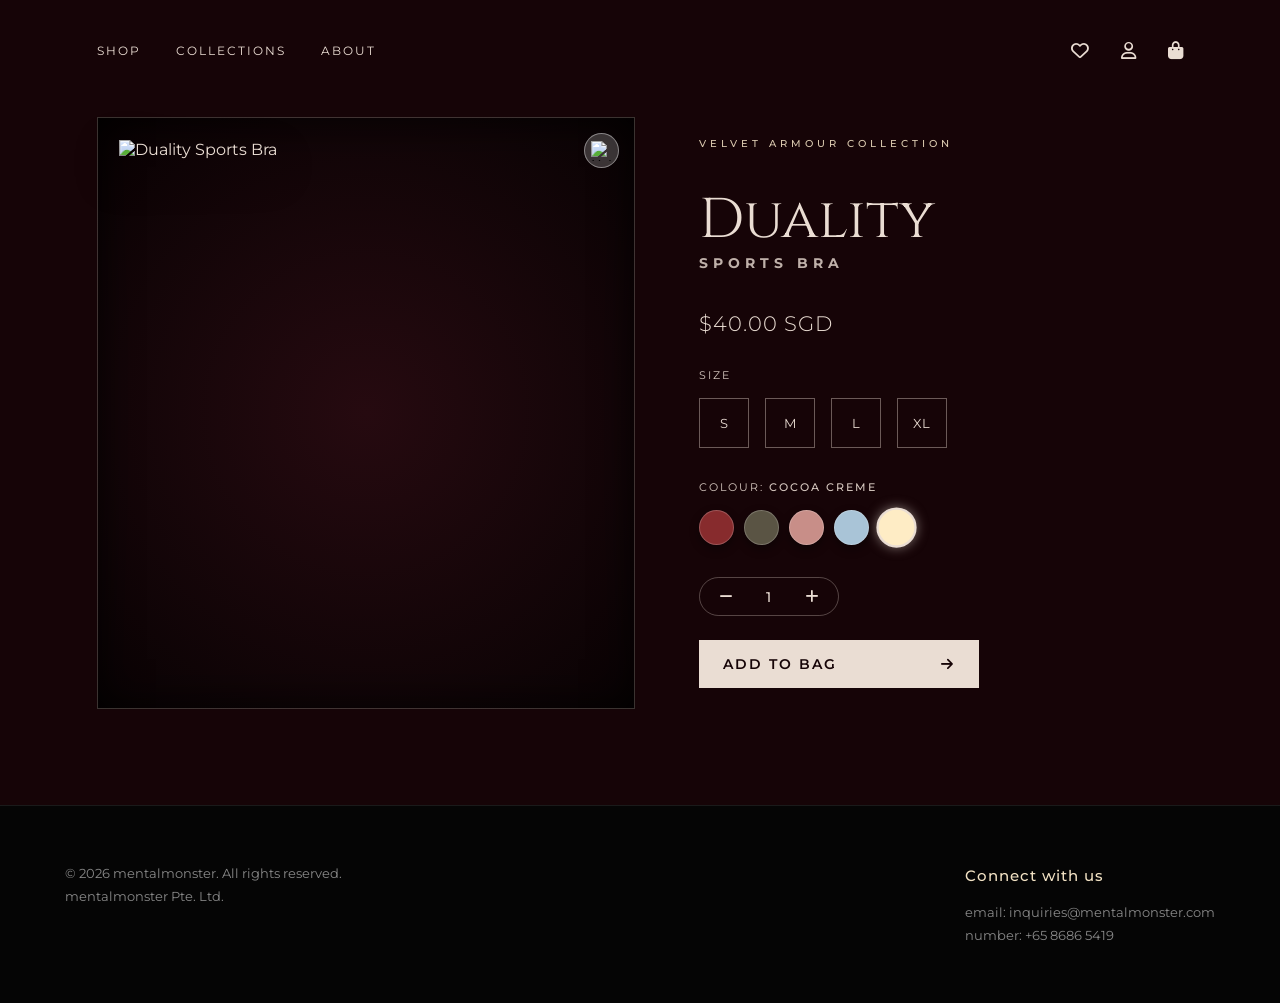
==== commit 457d5e67: "Update product-01.html" ====
--- a/product-01.html
+++ b/product-01.html
@@ -53,8 +53,8 @@
                 <!-- Product Gallery -->
                 <div class="product-gallery">
                     <div class="listing-image-container">
-                        <!-- Favourites Button -->
-                        <button class="image-fav-btn" id="image-fav-btn" aria-label="Add to favourites">
+                        <!-- Bulletproof Favourites Button -->
+                        <button type="button" class="image-fav-btn" id="image-fav-btn" aria-label="Add to favourites">
                             <img src="https://res.cloudinary.com/bqio04wg/image/upload/v1792933527/image-removebg-preview3.png" alt="Unliked" class="fav-icon-unliked">
                             <img src="https://res.cloudinary.com/bqio04wg/image/upload/v1792933528/image-removebg-preview.png" alt="Liked" class="fav-icon-liked" style="display: none;">
                         </button>
@@ -65,7 +65,7 @@
                 
                 <!-- Product Info -->
                 <div class="product-details">
-                    <div class="breadcrumb">VELVET ARMOUR COLLECTION</div>
+                    <div class="breadcrumb"><span>VELVET ARMOUR COLLECTION</span></div>
                     
                     <h1 class="product-title-clean">Duality</h1>
                     <h2 class="product-subtitle-clean">SPORTS BRA</h2>
@@ -75,10 +75,10 @@
                     <div class="variant-selector">
                         <p class="variant-label">SIZE</p>
                         <div class="sizes" id="size-options">
-                            <button class="size-btn">S</button>
-                            <button class="size-btn">M</button>
-                            <button class="size-btn">L</button>
-                            <button class="size-btn">XL</button>
+                            <button type="button" class="size-btn">S</button>
+                            <button type="button" class="size-btn">M</button>
+                            <button type="button" class="size-btn">L</button>
+                            <button type="button" class="size-btn">XL</button>
                         </div>
                     </div>
 
@@ -94,14 +94,14 @@
                     </div>
 
                     <div class="qty-selector">
-                        <button id="qty-minus"><i class="fa-solid fa-minus"></i></button>
+                        <button type="button" id="qty-minus"><i class="fa-solid fa-minus"></i></button>
                         <span id="qty-val">1</span>
-                        <button id="qty-plus"><i class="fa-solid fa-plus"></i></button>
+                        <button type="button" id="qty-plus"><i class="fa-solid fa-plus"></i></button>
                     </div>
                     
                     <div id="selection-error" class="error-msg"></div>
                     
-                    <button class="btn-add-bag" id="add-to-bag-btn">
+                    <button type="button" class="btn-add-bag" id="add-to-bag-btn">
                         <span>ADD TO BAG</span>
                         <i class="fa-solid fa-arrow-right"></i>
                     </button>
@@ -129,7 +129,7 @@
     <div class="cart-drawer" id="cart-drawer">
         <div class="cart-header">
             <h2>YOUR BAG</h2>
-            <button id="close-cart">&times;</button>
+            <button type="button" id="close-cart">&times;</button>
         </div>
         <div id="cart-items-container" class="cart-items"></div>
         <div class="cart-footer">
@@ -137,7 +137,7 @@
                 <span>SUBTOTAL:</span>
                 <span id="cart-total-price">$0.00 SGD</span>
             </div>
-            <button class="checkout-btn">CHECKOUT</button>
+            <button type="button" class="checkout-btn">CHECKOUT</button>
         </div>
     </div>
 
@@ -146,20 +146,20 @@
     <div class="cart-drawer" id="fav-drawer">
         <div class="cart-header">
             <h2>FAVOURITES</h2>
-            <button id="close-favs">&times;</button>
+            <button type="button" id="close-favs">&times;</button>
         </div>
         <div id="fav-items-container" class="cart-items"></div>
     </div>
 
     <script>
-        // Shared Memory (LocalStorage)
+        // Shared Memory
         let cart = JSON.parse(localStorage.getItem('mm_cart')) || [];
         let favs = JSON.parse(localStorage.getItem('mm_favs')) || [];
         
         let selectedSize = null;
         let selectedColor = 'Cocoa Creme'; 
         let currentQty = 1;
-        let isFavourited = favs.some(f => f.id === 'duality-bra'); // Check on load
+        let isFavourited = favs.some(f => f.id === 'duality-bra'); 
 
         const headerFavBadge = document.getElementById('header-fav-badge');
         const cartBadge = document.getElementById('cart-badge');
@@ -167,7 +167,6 @@
         const favUnliked = favBtn.querySelector('.fav-icon-unliked');
         const favLiked = favBtn.querySelector('.fav-icon-liked');
 
-        // Init Data & UI State
         function saveData() {
             localStorage.setItem('mm_cart', JSON.stringify(cart));
             localStorage.setItem('mm_favs', JSON.stringify(favs));
@@ -196,45 +195,11 @@
             favLiked.style.display = 'block';
         }
 
-        // UI Selectors
-        const sizeBtns = document.querySelectorAll('.size-btn');
-        const colorSwatches = document.querySelectorAll('.color-swatch');
-        const mainImage = document.getElementById('main-product-image');
-        const colorLabelDisplay = document.getElementById('color-label-display');
-        const qtyMinus = document.getElementById('qty-minus');
-        const qtyPlus = document.getElementById('qty-plus');
-        const qtyVal = document.getElementById('qty-val');
-        
-        sizeBtns.forEach(btn => {
-            btn.addEventListener('click', () => {
-                sizeBtns.forEach(b => b.classList.remove('selected'));
-                btn.classList.add('selected');
-                selectedSize = btn.textContent;
-            });
-        });
-
-        colorSwatches.forEach(swatch => {
-            swatch.addEventListener('click', () => {
-                colorSwatches.forEach(s => s.classList.remove('active'));
-                swatch.classList.add('active');
-                selectedColor = swatch.getAttribute('data-name');
-                colorLabelDisplay.textContent = selectedColor.toUpperCase();
-                const newImgSrc = swatch.getAttribute('data-image');
-                
-                mainImage.style.opacity = 0; 
-                setTimeout(() => {
-                    mainImage.src = newImgSrc;
-                    mainImage.style.opacity = 1;
-                }, 200);
-            });
-        });
-
-        qtyMinus.addEventListener('click', () => { if (currentQty > 1) { currentQty--; qtyVal.textContent = currentQty; }});
-        qtyPlus.addEventListener('click', () => { currentQty++; qtyVal.textContent = currentQty; });
-
-        // Favourites Image Button Logic
+        // Favourites Image Button Logic (Prevent Redirect)
         favBtn.addEventListener('click', (e) => {
             e.preventDefault();
+            e.stopPropagation(); // Prevents clicking the button from bubbling up to any wrapping forms
+
             isFavourited = !isFavourited;
             
             favBtn.classList.remove('animating');
@@ -260,6 +225,42 @@
             renderFavs();
         });
 
+        // UI Selectors
+        const sizeBtns = document.querySelectorAll('.size-btn');
+        const colorSwatches = document.querySelectorAll('.color-swatch');
+        const mainImage = document.getElementById('main-product-image');
+        const colorLabelDisplay = document.getElementById('color-label-display');
+        const qtyMinus = document.getElementById('qty-minus');
+        const qtyPlus = document.getElementById('qty-plus');
+        const qtyVal = document.getElementById('qty-val');
+        
+        sizeBtns.forEach(btn => {
+            btn.addEventListener('click', () => {
+                sizeBtns.forEach(b => b.classList.remove('selected'));
+                btn.classList.add('selected');
+                selectedSize = btn.textContent;
+            });
+        });
+
+        colorSwatches.forEach(swatch => {
+            swatch.addEventListener('click', () => {
+                colorSwatches.forEach(s => s.classList.remove('active'));
+                swatch.classList.add('active');
+                selectedColor = swatch.getAttribute('data-name');
+                colorLabelDisplay.textContent = selectedColor.toUpperCase();
+                const newImgSrc = swatch.getAttribute('data-image');
+                
+                mainImage.style.opacity = 0; 
+                setTimeout(() => {
+                    mainImage.src = newImgSrc;
+                    mainImage.style.opacity = 1;
+                }, 200);
+            });
+        });
+
+        qtyMinus.addEventListener('click', () => { if (currentQty > 1) { currentQty--; qtyVal.textContent = currentQty; }});
+        qtyPlus.addEventListener('click', () => { currentQty++; qtyVal.textContent = currentQty; });
+
         // Add to Bag Logic
         const addToBagBtn = document.getElementById('add-to-bag-btn');
         const errorMsg = document.getElementById('selection-error');
@@ -358,7 +359,7 @@
                 return `
                 <div class="cart-item-wrapper">
                     <div class="cart-item-action">
-                        <button class="remove-btn" onclick="removeCartItem(${index})"><i class="fa-solid fa-trash"></i></button>
+                        <button type="button" class="remove-btn" onclick="removeCartItem(${index})"><i class="fa-solid fa-trash"></i></button>
                     </div>
                     <div class="cart-item swipeable">
                         <div class="cart-item-img"><img src="${item.img}" alt="${item.name}"></div>
@@ -384,7 +385,7 @@
             favItemsContainer.innerHTML = favs.map(item => `
                 <div class="cart-item-wrapper">
                     <div class="cart-item-action">
-                        <button class="remove-btn" onclick="removeFavItem('${item.id}')"><i class="fa-solid fa-trash"></i></button>
+                        <button type="button" class="remove-btn" onclick="removeFavItem('${item.id}')"><i class="fa-solid fa-trash"></i></button>
                     </div>
                     <a href="product-01.html" class="cart-item swipeable fav-link">
                         <div class="cart-item-img"><img src="${item.img}" alt="${item.name}"></div>
--- a/style.css
+++ b/style.css
@@ -27,7 +27,6 @@
 }
 
 main { flex: 1; width: 100%; max-width: 1150px; margin: 0 auto; padding: 0 2rem; }
-
 a { color: inherit; text-decoration: none; transition: opacity 0.3s ease; }
 a:hover { opacity: 0.7; }
 
@@ -43,7 +42,7 @@
 .lace-left { left: 0; background-position: left top; }
 .lace-right { right: 0; background-position: right top; }
 
-/* --- Safe Desktop Header (Absolute Centered Logo) --- */
+/* --- Safe Desktop Header --- */
 header {
     width: 100%; max-width: 1150px; margin: 0 auto; padding: 2.5rem 2rem 0.5rem;
     display: flex; justify-content: space-between; align-items: center;
@@ -90,7 +89,6 @@
 .card-content.centered { margin: auto; text-align: center; display: flex; flex-direction: column; align-items: center; padding: 1rem; }
 
 .velvet-card {
-    /* Full editorial background restored perfectly */
     background-image: url('https://res.cloudinary.com/bqio04wg/image/upload/v1792998861/photo_2026-10-26_15-13-56.jpg');
     background-size: cover; 
     background-position: center 20%; 
@@ -101,7 +99,10 @@
 .shadow-text h2, .shadow-text span, .shadow-text a, .shadow-text .diamond-divider-container { text-shadow: 0 3px 14px rgba(0,0,0,0.95), 0 1px 3px rgba(0,0,0,0.9); }
 .the-prefix { font-family: var(--font-ui); font-size: 0.7rem; letter-spacing: 3.5px; margin-bottom: 0.4rem; }
 .relentless-card h2 { font-family: var(--font-serif); font-size: 2.6rem; font-weight: 400; letter-spacing: 2px; }
+
+/* Clean Typography matching the product page */
 .clean-card-title { font-family: var(--font-serif); font-size: 3.5rem; font-weight: 400; line-height: 1; margin-bottom: 0.5rem; white-space: nowrap; }
+
 .card-subtitle { font-family: var(--font-ui); font-size: 0.72rem; letter-spacing: 3px; opacity: 0.85; }
 .shop-link { font-family: var(--font-ui); font-size: 0.72rem; letter-spacing: 3px; text-transform: uppercase; }
 
@@ -129,7 +130,7 @@
 }
 .transparent-product-img { width: 95%; height: 95%; object-fit: contain; filter: drop-shadow(0 15px 20px rgba(0,0,0,0.6)); transition: opacity 0.2s ease; }
 
-/* Favourites Button on Product Image */
+/* Favourites Button Overlay */
 .image-fav-btn {
     position: absolute; top: 15px; right: 15px; width: 35px; height: 35px;
     background: rgba(255, 255, 255, 0.2); backdrop-filter: blur(4px);
@@ -143,7 +144,7 @@
 @keyframes heartPop { 0% { transform: scale(1); } 50% { transform: scale(1.4); } 100% { transform: scale(1); } }
 
 .product-details { display: flex; flex-direction: column; align-items: flex-start; }
-.breadcrumb { font-size: 0.65rem; letter-spacing: 2px; margin-bottom: 2.5rem; opacity: 0.7; text-transform: uppercase; }
+.breadcrumb { font-family: var(--font-ui); font-size: 0.65rem; letter-spacing: 4px; margin-bottom: 2.5rem; color: var(--gold-accent); opacity: 0.9; text-transform: uppercase; font-weight: 500; }
 
 .product-title-clean { font-family: var(--font-serif); font-size: 3.5rem; font-weight: 400; line-height: 1.1; margin-bottom: 0.2rem; color: var(--text-light); }
 .product-subtitle-clean { font-family: var(--font-ui); font-size: 0.85rem; letter-spacing: 5px; margin-bottom: 1.5rem; color: var(--text-light); opacity: 0.8; }
@@ -181,7 +182,6 @@
 .qty-selector button:hover { opacity: 0.6; }
 .qty-selector span { font-size: 0.9rem; font-weight: 500; }
 
-/* Error Message */
 .error-msg {
     color: var(--error-red); font-size: 0.75rem; letter-spacing: 1px; font-weight: 500;
     margin-bottom: 0; height: 0; opacity: 0; transition: all 0.3s ease; text-transform: uppercase;
@@ -212,19 +212,37 @@
 .cart-header h2 { font-family: var(--font-serif); font-size: 1.5rem; letter-spacing: 2px; font-weight: 600; }
 #close-cart, #close-favs { background: none; border: none; font-size: 2.5rem; cursor: pointer; color: #120406; line-height: 0.5; }
 
-.cart-items { flex: 1; overflow-y: auto; display: flex; flex-direction: column; gap: 1.5rem; }
+.cart-items { flex: 1; overflow-x: hidden; overflow-y: auto; display: flex; flex-direction: column; }
 .empty-cart-msg { text-align: center; margin-top: 2rem; font-style: italic; opacity: 0.7; }
 
-/* Individual Item */
-.cart-item { display: flex; gap: 1.5rem; align-items: center; border-bottom: 1px solid rgba(0,0,0,0.05); padding-bottom: 1.5rem; }
+/* SWIPE-TO-REMOVE LOGIC */
+.cart-item-wrapper {
+    position: relative; width: 100%; overflow: hidden;
+    border-bottom: 1px solid rgba(0,0,0,0.05); margin-bottom: 1.5rem;
+}
+.cart-item-action {
+    position: absolute; top: 0; right: 0; height: 100%; width: 80px;
+    display: flex; justify-content: center; align-items: center; background: #ff4c4c;
+}
+.remove-btn { background: none; border: none; color: white; font-size: 1.5rem; cursor: pointer; padding: 1rem; }
+.cart-item.swipeable {
+    position: relative; background: #F9F6F0; z-index: 2;
+    transition: transform 0.3s ease; text-decoration: none; color: inherit;
+    display: flex; gap: 1.5rem; align-items: center; padding-bottom: 1.5rem; width: 100%;
+}
+@media (hover: hover) { .cart-item-wrapper:hover .cart-item.swipeable { transform: translateX(-80px); } }
+
+/* Drawer Image Properly Scaled */
 .cart-item-img {
-    width: 80px; height: 80px; background: radial-gradient(circle at center, #260a10 0%, #080203 100%);
+    width: 80px; height: 80px; flex-shrink: 0; background: radial-gradient(circle at center, #260a10 0%, #080203 100%);
     display: flex; justify-content: center; align-items: center; border-radius: 4px; padding: 0.5rem;
 }
-.cart-item-img img { width: 100%; height: auto; filter: drop-shadow(0 5px 5px rgba(0,0,0,0.5)); }
+.cart-item-img img { width: 100%; height: 100%; object-fit: contain; filter: drop-shadow(0 5px 5px rgba(0,0,0,0.5)); }
 .cart-item-info h4 { font-family: var(--font-serif); font-size: 1.1rem; margin-bottom: 0.5rem; line-height: 1.2; }
 .cart-variant { font-size: 0.75rem; opacity: 0.8; margin-bottom: 0.25rem; }
 .cart-price { font-weight: 600; margin-top: 0.5rem; color: #120406; }
+.click-to-view { font-size: 0.65rem; color: var(--gold-accent); margin-top: 0.5rem; font-weight: 600; letter-spacing: 1px; text-transform: uppercase; }
+.fav-link:hover h4 { color: #872B2D; }
 
 .cart-footer { margin-top: 2rem; border-top: 1px solid rgba(0,0,0,0.1); padding-top: 1.5rem; }
 .checkout-btn {
@@ -262,7 +280,6 @@
     .logo-container { grid-area: logo; position: static; transform: none; width: 100%; padding-top: 0.25rem; }
     .logo-container img { height: 170px; margin: -45px auto; }
     
-    /* Fixed Mobile Background Visibility */
     .lace-edge { 
         width: 100vw; 
         background-size: cover; 
@@ -278,9 +295,8 @@
         align-items: center; 
     }
     
-    /* Puffs out the image to fill the dark space completely */
     .listing-image-container { padding: 0; aspect-ratio: auto; height: 100%; } 
-    .transparent-product-img { width: 100%; height: auto; padding: 0.5rem; transform: scale(1.15); margin-top: 0.5rem;}
+    .transparent-product-img { width: 100%; height: auto; padding: 0.5rem; transform: scale(1.15); margin-top: 0.5rem; }
     
     .image-fav-btn { top: 8px; right: 8px; width: 30px; height: 30px; }
     .image-fav-btn img { width: 16px; height: 16px; }
